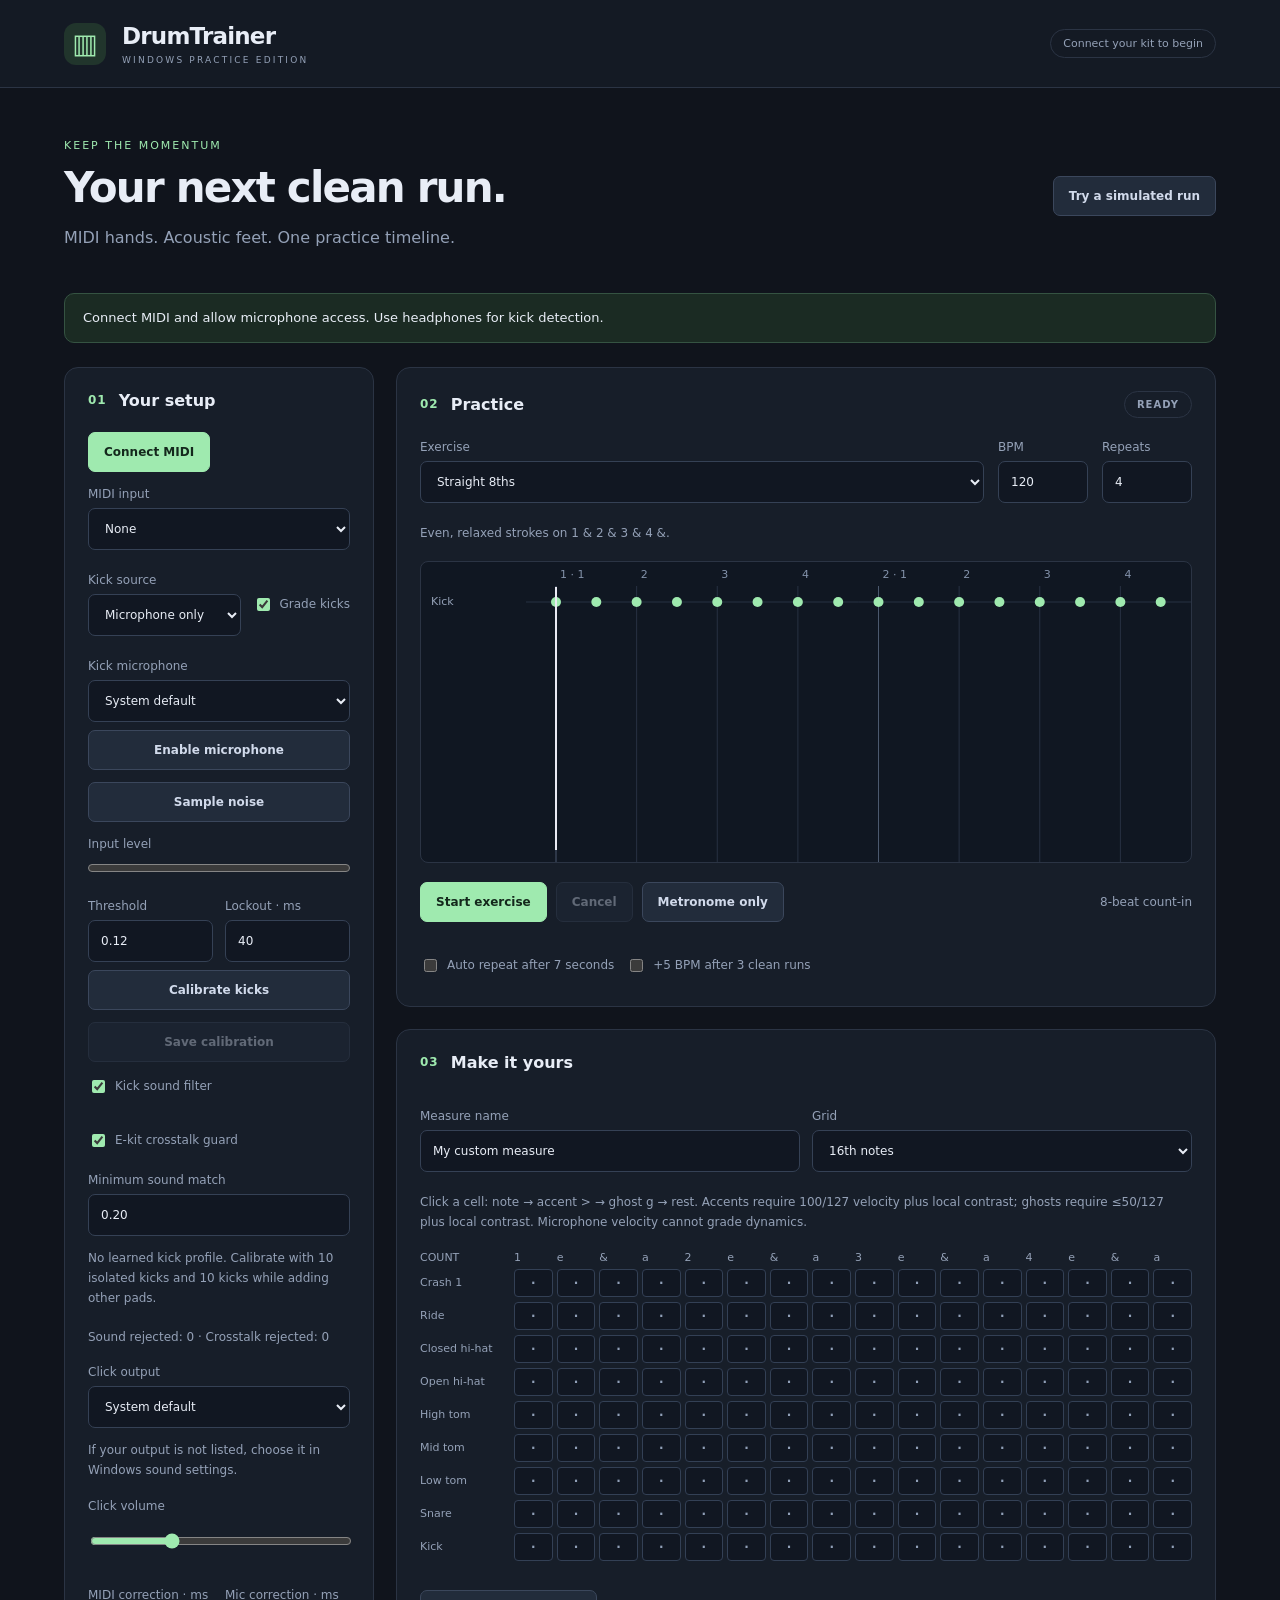
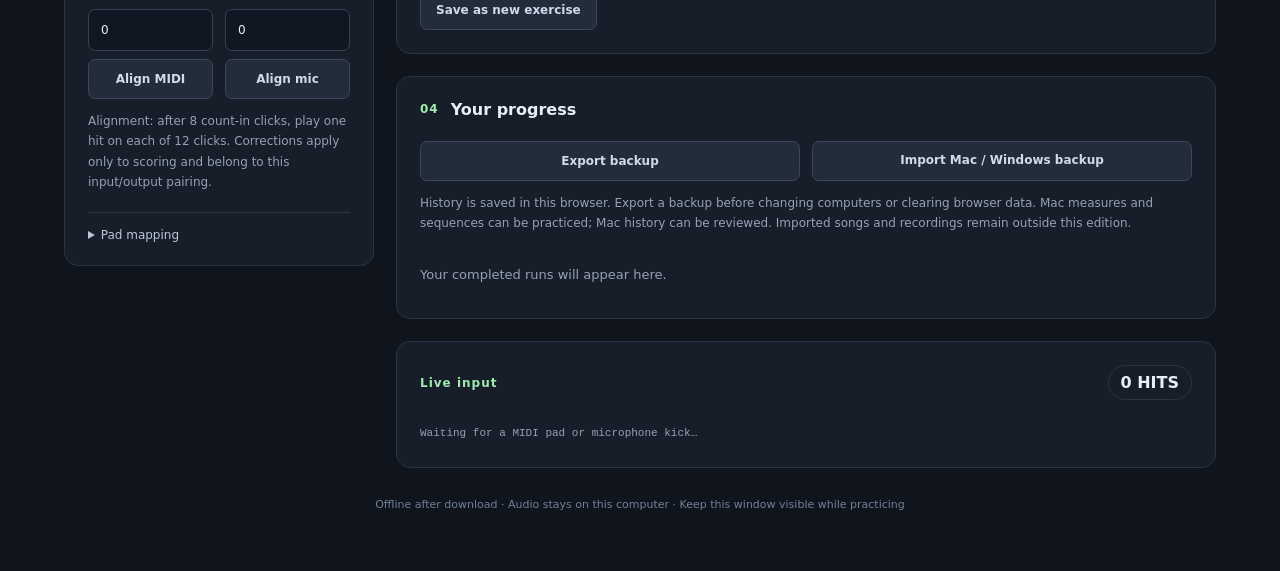
==== Windows/index.html @ a46789ba "Port native drum scoring and learned kick calibration to Windows" ====
<!doctype html>
<html lang="en">
<head><meta charset="utf-8"><meta name="viewport" content="width=device-width,initial-scale=1"><title>DrumTrainer · Windows</title><link rel="stylesheet" href="style.css"></head>
<body>
<header><div class="brand"><span class="logo">▥</span><div><strong>DrumTrainer</strong><small>WINDOWS PRACTICE EDITION</small></div></div><span id="deviceBadge" class="badge">Connect your kit to begin</span></header>
<main>
  <div class="intro"><div><p class="eyebrow">KEEP THE MOMENTUM</p><h1>Your next clean run.</h1><p>MIDI hands. Acoustic feet. One practice timeline.</p></div><button id="demo" class="secondary">Try a simulated run</button></div>
  <div id="notice" role="status" aria-live="polite">Connect MIDI and allow microphone access. Use headphones for kick detection.</div>
  <div class="layout">
    <aside>
      <section><h2>01 <span>Your setup</span></h2>
        <button id="connect">Connect MIDI</button><label>MIDI input<select id="midi"><option value="">None</option></select></label>
        <div class="row"><label>Kick source<select id="kickSource"><option value="microphone">Microphone only</option><option value="midi">MIDI only</option><option value="both">Both (deduplicated)</option></select></label><label class="check"><input id="gradeKicks" type="checkbox" checked>Grade kicks</label></div>
        <label>Kick microphone<select id="microphone"><option value="">System default</option></select></label>
        <div class="row"><button id="listen" class="secondary">Enable microphone</button><button id="noise" class="secondary">Sample noise</button></div>
        <label>Input level<meter id="level" min="0" max="1" value="0"></meter></label>
        <div class="row"><label>Threshold<input id="threshold" type="number" min="0.001" max="1" step="0.005" value="0.12"></label><label>Lockout · ms<input id="lockout" type="number" min="10" max="200" value="40"></label></div>
        <div class="row"><button id="calibrateKick" class="secondary">Calibrate kicks</button><button id="saveCalibration" class="secondary" disabled>Save calibration</button></div>
        <div class="row"><label class="check"><input id="soundFilter" type="checkbox" checked>Kick sound filter</label><label class="check"><input id="guard" type="checkbox" checked>E-kit crosstalk guard</label></div>
        <label>Minimum sound match<input id="match" type="number" min="0.01" max="1" step="0.01" value="0.20"></label>
        <p id="calibrationStatus" class="hint">No learned kick profile. Calibrate with 10 isolated kicks and 10 kicks while adding other pads.</p>
        <p id="filtered" class="hint">Sound rejected: 0 · Crosstalk rejected: 0</p>
        <label>Click output<select id="output"><option value="">System default</option></select></label>
        <p id="outputHelp" class="hint">If your output is not listed, choose it in Windows sound settings.</p>
        <label>Click volume<input id="volume" type="range" min="0" max="0.5" step="0.01" value="0.15"></label>
        <div class="row"><label>MIDI correction · ms<input id="midiCorrection" type="number" min="-500" max="500" value="0"></label><label>Mic correction · ms<input id="micCorrection" type="number" min="-500" max="500" value="0"></label></div>
        <div class="row"><button id="alignMidi" class="secondary">Align MIDI</button><button id="alignMic" class="secondary">Align mic</button></div>
        <p class="hint">Alignment: after 8 count-in clicks, play one hit on each of 12 clicks. Corrections apply only to scoring and belong to this input/output pairing.</p>
        <details><summary>Pad mapping</summary><p id="lastNote" class="hint">Strike a pad, then choose its voice.</p><label>Last MIDI note<input id="mapNote" type="number" min="0" max="127" value="36"></label><label>Map to<select id="mapVoice"></select></label><button id="saveMap" class="secondary">Save for this MIDI input</button></details>
      </section>
    </aside>
    <div class="workspace">
      <section><h2>02 <span>Practice</span><span id="phase" class="badge">READY</span></h2>
        <div class="practice-controls"><label>Exercise<select id="exercise"></select></label><label>BPM<input id="bpm" type="number" min="40" max="240" value="120"></label><label>Repeats<input id="repeats" type="number" min="1" max="16" value="4"></label></div>
        <p id="guide" class="hint"></p>
        <div class="score-wrap"><canvas id="score" aria-label="Scrolling drum voice lanes and practice playhead"></canvas></div>
        <div class="transport"><button id="start">Start exercise</button><button id="stop" class="secondary" disabled>Cancel</button><button id="click" class="secondary">Metronome only</button><span id="position">8-beat count-in</span></div>
        <div class="row"><label class="check"><input id="auto" type="checkbox">Auto repeat after 7 seconds</label><label class="check"><input id="advance" type="checkbox">+5 BPM after 3 clean runs</label></div>
        <div id="result" hidden><div class="result-top"><h3 id="resultTitle">Results</h3><button id="again" class="secondary">Play again</button></div><div id="metrics" class="metrics"></div><div id="voiceMetrics"></div><details><summary>Expected versus played</summary><div class="table-scroll"><table><thead><tr><th>Measure</th><th>Expected</th><th>Played</th><th>Result</th><th>Timing</th></tr></thead><tbody id="ledger"></tbody></table></div></details></div>
      </section>
      <section><h2>03 <span>Make it yours</span></h2>
        <div class="row"><label>Measure name<input id="customName" type="text" maxlength="120" value="My custom measure"></label><label>Grid<select id="grid"><option value="sixteenths">16th notes</option><option value="eighths">8th notes</option><option value="triplets">Triplets</option></select></label></div>
        <p class="hint">Click a cell: note → accent &gt; → ghost g → rest. Accents require 100/127 velocity plus local contrast; ghosts require ≤50/127 plus local contrast. Microphone velocity cannot grade dynamics.</p>
        <div id="editor" class="editor"></div><button id="saveExercise" class="secondary">Save as new exercise</button>
      </section>
      <section><h2>04 <span>Your progress</span></h2><div class="row"><button id="export" class="secondary">Export backup</button><label class="file-button">Import Mac / Windows backup<input id="import" type="file" accept=".json,application/json" hidden></label><button id="restoreNative" class="secondary" hidden>Download original Mac backups</button></div><p class="hint">History is saved in this browser. Export a backup before changing computers or clearing browser data. Mac measures and sequences can be practiced; Mac history can be reviewed. Imported songs and recordings remain outside this edition.</p><div id="history"></div></section>
      <section><h2>Live input <span id="hitCount" class="badge">0 HITS</span></h2><div id="log" class="log">Waiting for a MIDI pad or microphone kick…</div></section>
    </div>
  </div>
  <footer>Offline after download · Audio stays on this computer · Keep this window visible while practicing</footer>
</main>
<script type="module" src="app.mjs"></script>
</body></html>
---- Windows/style.css ----
:root{color-scheme:dark;font-family:Inter,Segoe UI,system-ui,sans-serif;color:#e8edf6;background:#10141c;font-synthesis:none;--muted:#94a1b7;--line:#2b3444;--accent:#9feaaf}*{box-sizing:border-box}body{margin:0}header{height:88px;display:flex;align-items:center;justify-content:space-between;padding:0 5%;border-bottom:1px solid var(--line);background:#141a24}.brand{display:flex;align-items:center;gap:16px}.brand strong{font-size:23px;letter-spacing:-.8px}.brand small{display:block;font-size:9px;letter-spacing:2.2px;color:var(--muted);margin-top:6px}.logo{display:grid;place-items:center;width:42px;height:42px;font-size:27px;color:var(--accent);background:#21352c;border-radius:12px}main{max-width:1500px;margin:auto;padding:40px 5%}.intro{display:flex;justify-content:space-between;align-items:center;margin-bottom:30px}.intro p{color:var(--muted)}.eyebrow{font-size:11px;letter-spacing:2px;color:var(--accent)!important}h1{font-size:42px;font-weight:650;letter-spacing:-1.8px;margin:10px 0}#notice{padding:14px 18px;border:1px solid #355342;background:#1b2b23;border-radius:10px;font-size:13px;margin-bottom:24px;line-height:1.5}.layout{display:grid;grid-template-columns:310px minmax(0,1fr);gap:22px}.workspace{min-width:0}section{padding:23px;background:#171e29;border:1px solid var(--line);border-radius:14px;margin-bottom:22px}h2{margin:0 0 22px;color:var(--accent);font-size:12px;letter-spacing:1px;display:flex;gap:12px;align-items:center}h2>span:first-child{color:#e8edf6;font-size:16px;letter-spacing:0}h2 .badge{margin-left:auto;font-size:10px}h3{font-size:18px;margin:0}.badge{font-size:11px;color:var(--muted);border:1px solid var(--line);border-radius:30px;padding:7px 12px;white-space:nowrap}label{display:block;font-size:12px;color:var(--muted);margin:15px 0 8px;min-width:0}input:not([type=checkbox]),select{font:inherit;color:#e8edf6;width:100%;padding:11px 12px;border-radius:7px;border:1px solid #354155;background:#111722;margin-top:7px;min-height:42px}input[type=range]{padding:0;accent-color:var(--accent)}input[type=checkbox]{accent-color:var(--accent)}button,.file-button{font:inherit;font-size:12px;font-weight:650;border:1px solid var(--accent);background:var(--accent);color:#14281c;cursor:pointer;padding:11px 15px;border-radius:7px;min-height:40px;white-space:nowrap}button:hover,.file-button:hover{filter:brightness(1.1)}button.secondary,.file-button{color:#d1daeb;background:#222c3b;border-color:#3b475c}button:disabled{opacity:.4;cursor:default}button:focus-visible,input:focus-visible,select:focus-visible,summary:focus-visible,.file-button:focus-within{outline:2px solid var(--accent);outline-offset:3px}.row{display:flex;gap:12px;align-items:center;flex-wrap:wrap}.row>label:not(.check):not(.file-button){flex:1;min-width:80px}.row>button{flex:1}.check{display:flex;gap:7px;align-items:center;line-height:1.5}.hint{font-size:12px;line-height:1.7;color:var(--muted);margin:12px 0 18px}.practice-controls{display:grid;grid-template-columns:minmax(0,1fr) 90px 90px;gap:14px}.practice-controls label{margin-top:0}.score-wrap{background:#101722;border:1px solid var(--line);border-radius:8px;overflow:hidden}canvas{width:100%;height:300px;display:block}.transport{display:flex;gap:9px;align-items:center;flex-wrap:wrap;margin:19px 0}.transport>span{margin-left:auto;font-size:12px;color:var(--muted)}meter{display:block;width:100%;height:15px;margin-top:10px}details{border-top:1px solid var(--line);margin-top:20px;padding-top:15px}summary{font-size:12px;cursor:pointer;color:#bac6da}.result-top{display:flex;align-items:center;justify-content:space-between;margin:25px 0 16px}.metrics{display:grid;grid-template-columns:repeat(4,1fr);gap:9px}.metric{padding:15px 12px;border:1px solid var(--line);border-radius:9px}.metric strong{display:block;color:var(--accent);font-size:25px;font-weight:600;margin-bottom:7px}.metric span{font-size:11px;color:var(--muted)}table{width:100%;border-collapse:collapse;font-size:12px;text-align:left}th,td{padding:10px 7px;border-bottom:1px solid var(--line)}th{font-weight:500;color:var(--muted)}.table-scroll{overflow:auto;max-height:350px;margin-top:15px}.good{color:var(--accent)}.bad{color:#f6a28e}.editor{overflow:auto;padding-bottom:10px;margin-bottom:14px}.editor-row{display:grid;gap:4px;margin-bottom:5px;min-width:550px;align-items:center}.editor-label{font-size:11px;color:var(--muted)}.cell{min-height:28px;padding:4px 0;background:#111722;border-color:#334055;color:#91a0b8;border-radius:4px}.cell.active{background:#415e49;color:#d3f7db;border-color:#689174}.log{font-family:ui-monospace,monospace;font-size:11px;color:var(--muted);max-height:180px;overflow:auto;line-height:2}.history-row{display:flex;align-items:center;justify-content:space-between;gap:10px;padding:16px 0;border-bottom:1px solid var(--line);font-size:13px}.history-row small{display:block;color:var(--muted);font-size:11px;margin-top:6px}.history-row button{min-height:30px;padding:7px 10px}.file-button{display:block;flex:1;margin:0;text-align:center}.empty{color:var(--muted);font-size:13px;padding-top:16px}footer{font-size:11px;color:#718099;padding:8px 0 20px;text-align:center}@media(max-width:1050px){main{padding:30px 24px}.layout{grid-template-columns:275px minmax(0,1fr)}section{padding:18px}.metrics{grid-template-columns:repeat(2,1fr)}.practice-controls{grid-template-columns:minmax(0,1fr) 70px 70px}}@media(max-width:760px){.layout{display:flex;flex-direction:column}.intro{align-items:start;gap:20px;flex-direction:column}h1{font-size:34px}header>.badge{display:none}.practice-controls{grid-template-columns:minmax(0,1fr) 70px 70px}}
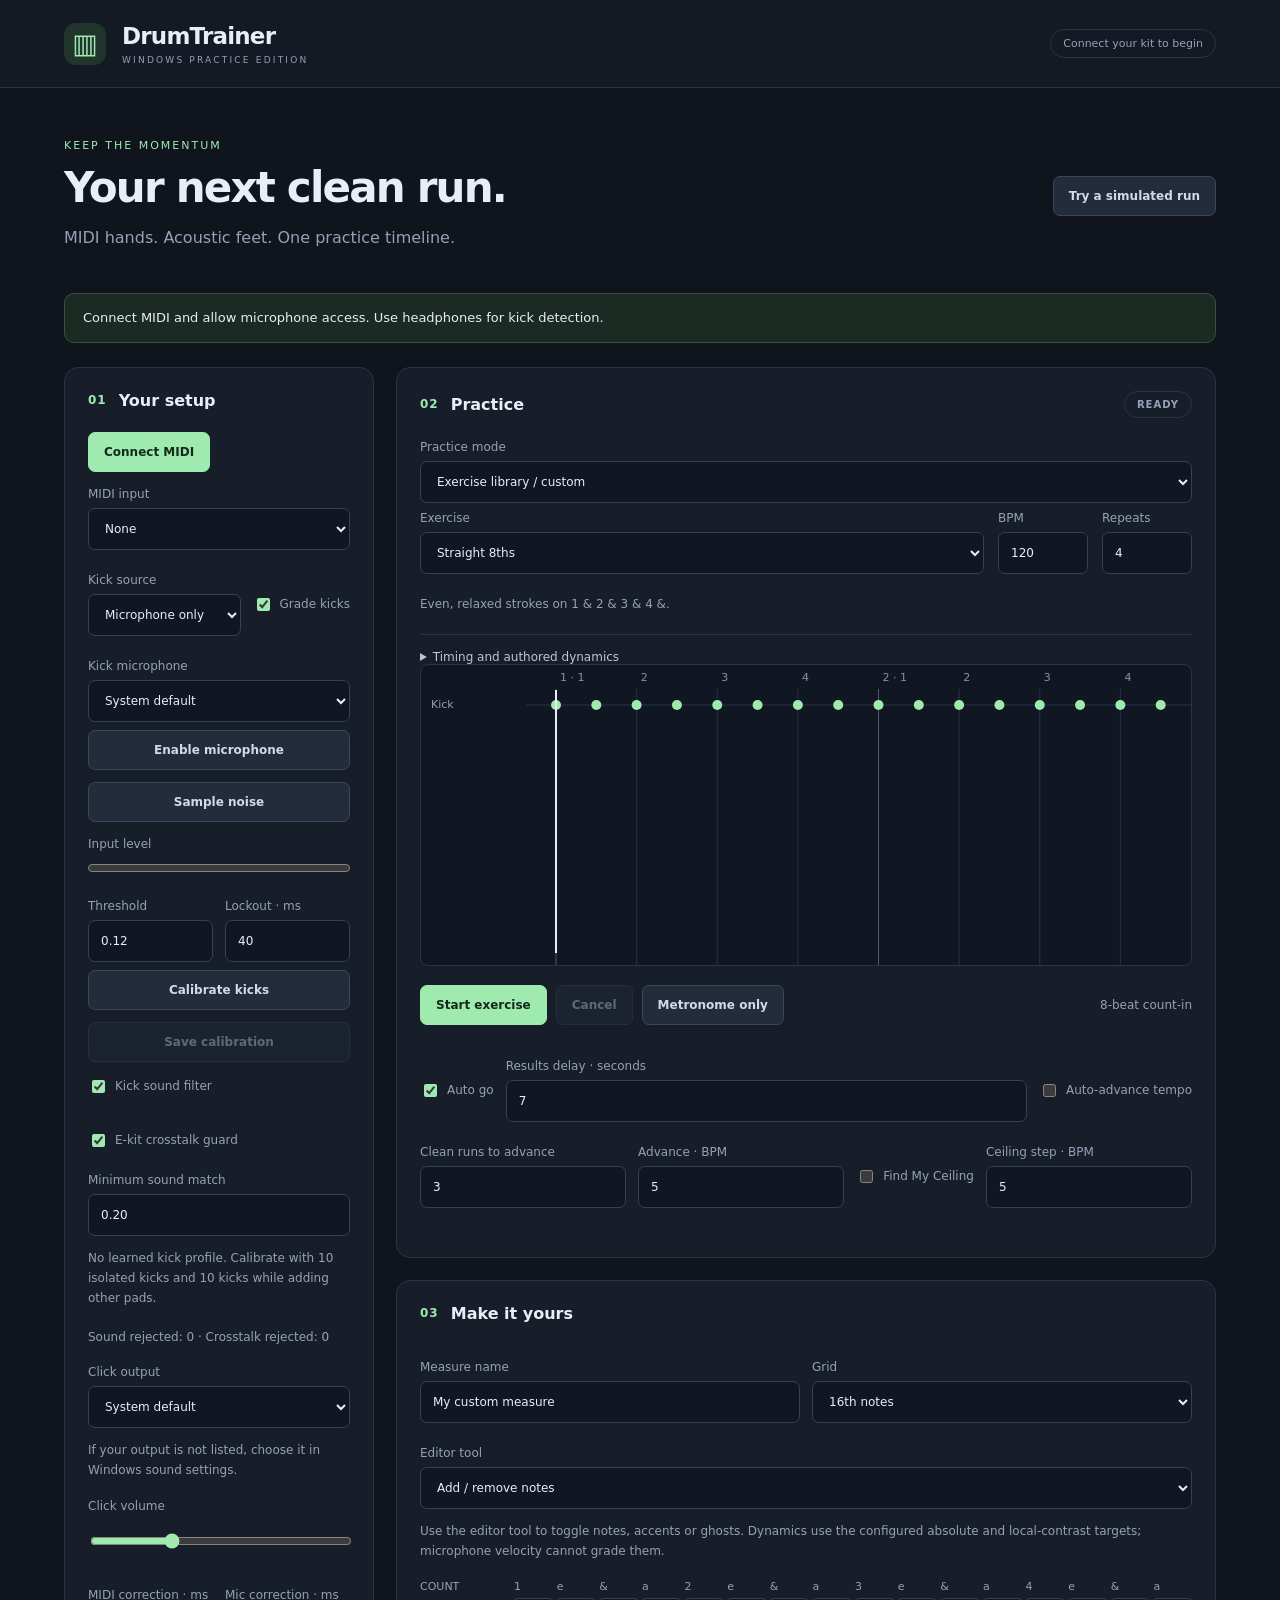
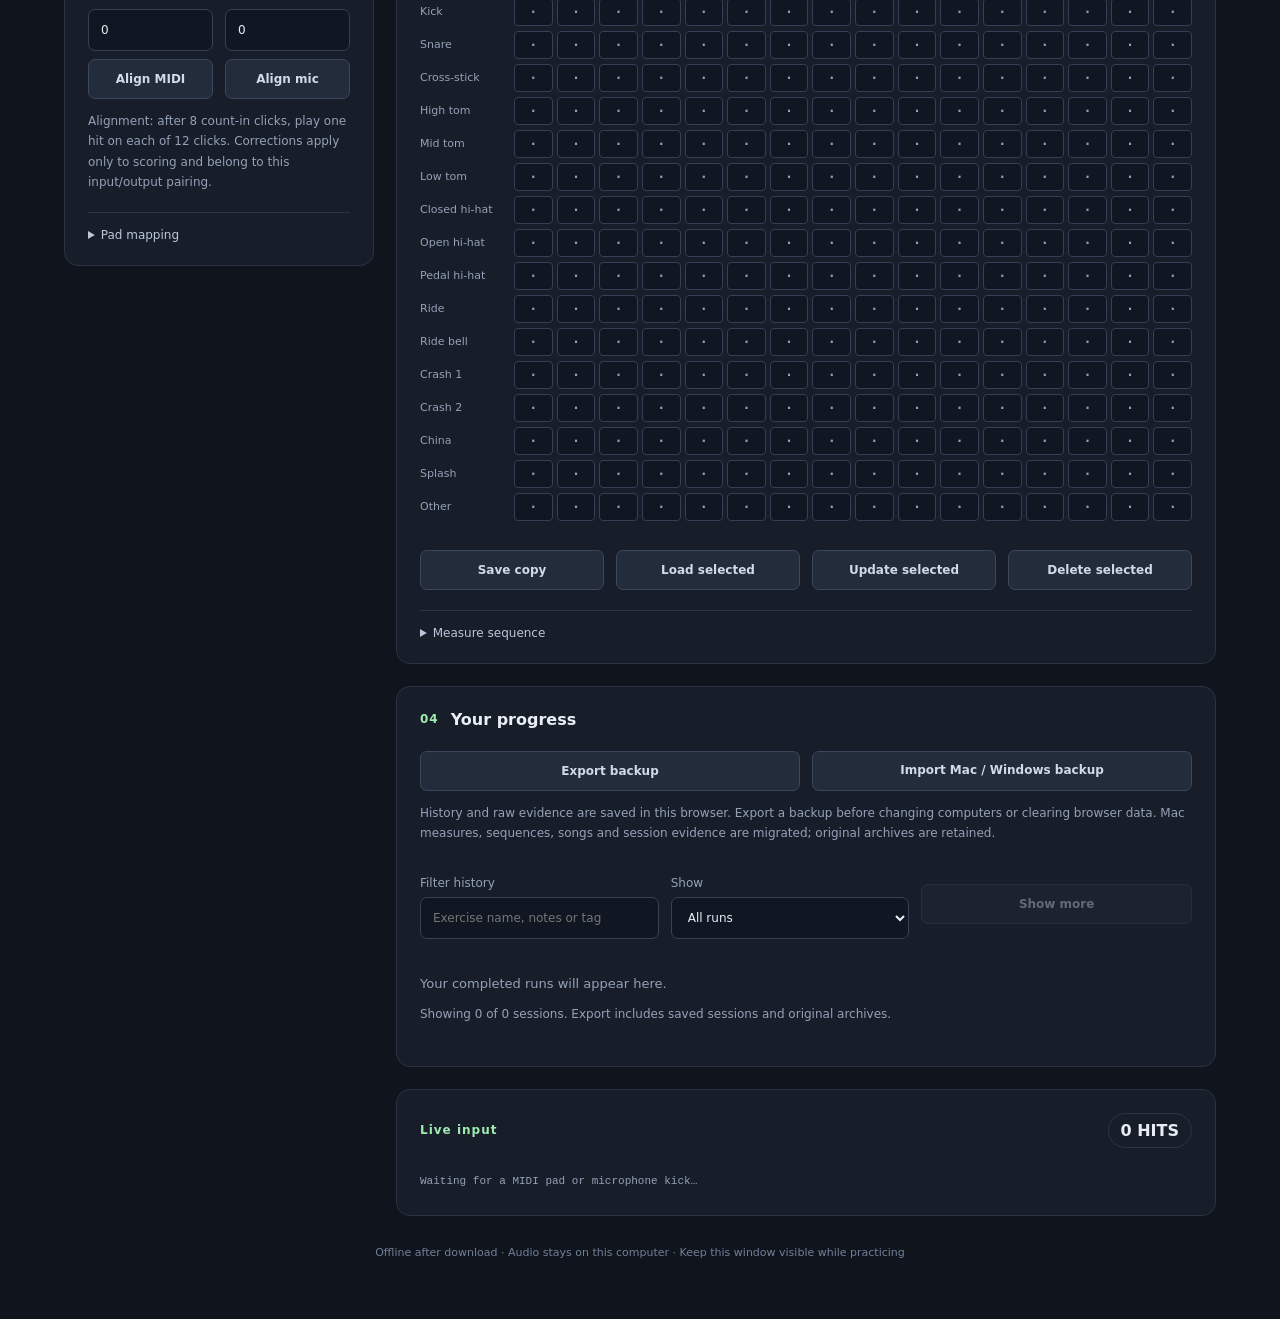
==== commit a4e1dfee: "Add Windows song loops, full history migration, sequences and ceiling mode" ====
--- a/Windows/index.html
+++ b/Windows/index.html
@@ -31,19 +31,30 @@
     </aside>
     <div class="workspace">
       <section><h2>02 <span>Practice</span><span id="phase" class="badge">READY</span></h2>
+        <label>Practice mode<select id="practiceMode"><option value="exercise">Exercise library / custom</option><option value="song">Imported MIDI song</option></select></label>
         <div class="practice-controls"><label>Exercise<select id="exercise"></select></label><label>BPM<input id="bpm" type="number" min="40" max="240" value="120"></label><label>Repeats<input id="repeats" type="number" min="1" max="16" value="4"></label></div>
         <p id="guide" class="hint"></p>
+        <div id="songPanel" hidden>
+          <div class="row"><label>Saved song<select id="song"></select></label><label class="file-button">Import MIDI file<input id="midiFile" type="file" accept=".mid,.midi,audio/midi" hidden></label><button id="deleteSong" class="secondary">Delete song</button></div>
+          <label>Drum track<select id="songTrack"></select></label>
+          <div class="row"><label>Start measure<input id="sectionStart" type="number" min="1" value="1"></label><label>End measure<input id="sectionEnd" type="number" min="1" value="4"></label></div>
+          <p id="songInfo" class="hint"></p><details><summary>Song MIDI note mapping</summary><div id="songMap"></div></details>
+        </div>
+        <details><summary>Timing and authored dynamics</summary><div class="row"><label>Match tolerance · ms<input id="tolerance" type="number" min="0" max="500" value="100"></label><label>Accent contrast · velocity points<input id="accentContrast" type="number" min="1" max="127" value="18"></label><label>Ghost contrast · velocity points<input id="ghostContrast" type="number" min="1" max="127" value="18"></label></div><div class="row"><label class="check"><input id="accentFloorEnabled" type="checkbox" checked>Use absolute accent floor</label><label>Accent floor<input id="accentFloor" type="number" min="1" max="127" value="100"></label><label class="check"><input id="ghostCeilingEnabled" type="checkbox" checked>Use absolute ghost ceiling</label><label>Ghost ceiling<input id="ghostCeiling" type="number" min="1" max="127" value="50"></label></div></details>
         <div class="score-wrap"><canvas id="score" aria-label="Scrolling drum voice lanes and practice playhead"></canvas></div>
         <div class="transport"><button id="start">Start exercise</button><button id="stop" class="secondary" disabled>Cancel</button><button id="click" class="secondary">Metronome only</button><span id="position">8-beat count-in</span></div>
-        <div class="row"><label class="check"><input id="auto" type="checkbox">Auto repeat after 7 seconds</label><label class="check"><input id="advance" type="checkbox">+5 BPM after 3 clean runs</label></div>
-        <div id="result" hidden><div class="result-top"><h3 id="resultTitle">Results</h3><button id="again" class="secondary">Play again</button></div><div id="metrics" class="metrics"></div><div id="voiceMetrics"></div><details><summary>Expected versus played</summary><div class="table-scroll"><table><thead><tr><th>Measure</th><th>Expected</th><th>Played</th><th>Result</th><th>Timing</th></tr></thead><tbody id="ledger"></tbody></table></div></details></div>
+        <div class="row"><label class="check"><input id="auto" type="checkbox" checked>Auto go</label><label>Results delay · seconds<input id="autoDelay" type="number" min="1" max="30" value="7"></label><label class="check"><input id="advance" type="checkbox">Auto-advance tempo</label></div>
+        <div class="row"><label>Clean runs to advance<input id="cleanRuns" type="number" min="1" max="10" value="3"></label><label>Advance · BPM<input id="advanceStep" type="number" min="1" max="20" value="5"></label><label class="check"><input id="ceiling" type="checkbox">Find My Ceiling</label><label>Ceiling step · BPM<input id="ceilingStep" type="number" min="1" max="20" value="5"></label></div><p id="progressStatus" class="hint"></p>
+        <div id="result" hidden><div class="result-top"><h3 id="resultTitle">Results</h3><button id="again" class="secondary">Play again</button></div><div id="metrics" class="metrics"></div><div id="voiceMetrics"></div><details><summary>Expected versus played</summary><div class="table-scroll"><table><thead><tr><th>Measure</th><th>Expected</th><th>Played</th><th>Result</th><th>Timing</th></tr></thead><tbody id="ledger"></tbody></table></div></details><details><summary>Session notes, tags and evidence</summary><label>Notes<textarea id="sessionNotes" rows="3" maxlength="10000"></textarea></label><label>Tags · comma-separated<input id="sessionTags" type="text" maxlength="1000"></label><div class="row"><button id="saveSessionNotes" class="secondary">Save notes and tags</button><button id="rescore" class="secondary">Rescore saved evidence</button><button id="deleteSession" class="secondary">Delete session</button></div><p id="sessionContext" class="hint"></p></details></div>
       </section>
       <section><h2>03 <span>Make it yours</span></h2>
         <div class="row"><label>Measure name<input id="customName" type="text" maxlength="120" value="My custom measure"></label><label>Grid<select id="grid"><option value="sixteenths">16th notes</option><option value="eighths">8th notes</option><option value="triplets">Triplets</option></select></label></div>
-        <p class="hint">Click a cell: note → accent &gt; → ghost g → rest. Accents require 100/127 velocity plus local contrast; ghosts require ≤50/127 plus local contrast. Microphone velocity cannot grade dynamics.</p>
-        <div id="editor" class="editor"></div><button id="saveExercise" class="secondary">Save as new exercise</button>
+        <label>Editor tool<select id="editTool"><option value="note">Add / remove notes</option><option value="accent">Accent &gt;</option><option value="ghost">Ghost note</option></select></label>
+        <p class="hint">Use the editor tool to toggle notes, accents or ghosts. Dynamics use the configured absolute and local-contrast targets; microphone velocity cannot grade them.</p>
+        <div id="editor" class="editor"></div><div class="row"><button id="saveExercise" class="secondary">Save copy</button><button id="loadExercise" class="secondary">Load selected</button><button id="updateExercise" class="secondary">Update selected</button><button id="deleteExercise" class="secondary">Delete selected</button></div>
+        <details><summary>Measure sequence</summary><div class="row"><label>Sequence name<input id="sequenceName" type="text" maxlength="120" value="My sequence"></label><label>Arrangement repeats<input id="sequenceRepeats" type="number" min="1" max="16" value="1"></label></div><div class="row"><label>Saved measure<select id="sequenceMeasure"></select></label><button id="addSequenceStep" class="secondary">Add to sequence</button></div><div id="sequenceSteps"></div><div class="row"><button id="saveSequence" class="secondary">Save sequence copy</button><button id="updateSequence" class="secondary">Update selected sequence</button></div></details>
       </section>
-      <section><h2>04 <span>Your progress</span></h2><div class="row"><button id="export" class="secondary">Export backup</button><label class="file-button">Import Mac / Windows backup<input id="import" type="file" accept=".json,application/json" hidden></label><button id="restoreNative" class="secondary" hidden>Download original Mac backups</button></div><p class="hint">History is saved in this browser. Export a backup before changing computers or clearing browser data. Mac measures and sequences can be practiced; Mac history can be reviewed. Imported songs and recordings remain outside this edition.</p><div id="history"></div></section>
+      <section><h2>04 <span>Your progress</span></h2><div class="row"><button id="export" class="secondary">Export backup</button><label class="file-button">Import Mac / Windows backup<input id="import" type="file" accept=".json,application/json" hidden></label><button id="restoreNative" class="secondary" hidden>Download original Mac backups</button></div><p class="hint">History and raw evidence are saved in this browser. Export a backup before changing computers or clearing browser data. Mac measures, sequences, songs and session evidence are migrated; original archives are retained.</p><div class="row"><label>Filter history<input id="historySearch" type="search" placeholder="Exercise name, notes or tag"></label><label>Show<select id="historyFilter"><option value="all">All runs</option><option value="clean">Clean runs</option><option value="problems">Needs practice</option></select></label><button id="historyMore" class="secondary">Show more</button></div><div id="progressRecords"></div><div id="history"></div></section>
       <section><h2>Live input <span id="hitCount" class="badge">0 HITS</span></h2><div id="log" class="log">Waiting for a MIDI pad or microphone kick…</div></section>
     </div>
   </div>
--- a/Windows/style.css
+++ b/Windows/style.css
@@ -1 +1,2 @@
 :root{color-scheme:dark;font-family:Inter,Segoe UI,system-ui,sans-serif;color:#e8edf6;background:#10141c;font-synthesis:none;--muted:#94a1b7;--line:#2b3444;--accent:#9feaaf}*{box-sizing:border-box}body{margin:0}header{height:88px;display:flex;align-items:center;justify-content:space-between;padding:0 5%;border-bottom:1px solid var(--line);background:#141a24}.brand{display:flex;align-items:center;gap:16px}.brand strong{font-size:23px;letter-spacing:-.8px}.brand small{display:block;font-size:9px;letter-spacing:2.2px;color:var(--muted);margin-top:6px}.logo{display:grid;place-items:center;width:42px;height:42px;font-size:27px;color:var(--accent);background:#21352c;border-radius:12px}main{max-width:1500px;margin:auto;padding:40px 5%}.intro{display:flex;justify-content:space-between;align-items:center;margin-bottom:30px}.intro p{color:var(--muted)}.eyebrow{font-size:11px;letter-spacing:2px;color:var(--accent)!important}h1{font-size:42px;font-weight:650;letter-spacing:-1.8px;margin:10px 0}#notice{padding:14px 18px;border:1px solid #355342;background:#1b2b23;border-radius:10px;font-size:13px;margin-bottom:24px;line-height:1.5}.layout{display:grid;grid-template-columns:310px minmax(0,1fr);gap:22px}.workspace{min-width:0}section{padding:23px;background:#171e29;border:1px solid var(--line);border-radius:14px;margin-bottom:22px}h2{margin:0 0 22px;color:var(--accent);font-size:12px;letter-spacing:1px;display:flex;gap:12px;align-items:center}h2>span:first-child{color:#e8edf6;font-size:16px;letter-spacing:0}h2 .badge{margin-left:auto;font-size:10px}h3{font-size:18px;margin:0}.badge{font-size:11px;color:var(--muted);border:1px solid var(--line);border-radius:30px;padding:7px 12px;white-space:nowrap}label{display:block;font-size:12px;color:var(--muted);margin:15px 0 8px;min-width:0}input:not([type=checkbox]),select{font:inherit;color:#e8edf6;width:100%;padding:11px 12px;border-radius:7px;border:1px solid #354155;background:#111722;margin-top:7px;min-height:42px}input[type=range]{padding:0;accent-color:var(--accent)}input[type=checkbox]{accent-color:var(--accent)}button,.file-button{font:inherit;font-size:12px;font-weight:650;border:1px solid var(--accent);background:var(--accent);color:#14281c;cursor:pointer;padding:11px 15px;border-radius:7px;min-height:40px;white-space:nowrap}button:hover,.file-button:hover{filter:brightness(1.1)}button.secondary,.file-button{color:#d1daeb;background:#222c3b;border-color:#3b475c}button:disabled{opacity:.4;cursor:default}button:focus-visible,input:focus-visible,select:focus-visible,summary:focus-visible,.file-button:focus-within{outline:2px solid var(--accent);outline-offset:3px}.row{display:flex;gap:12px;align-items:center;flex-wrap:wrap}.row>label:not(.check):not(.file-button){flex:1;min-width:80px}.row>button{flex:1}.check{display:flex;gap:7px;align-items:center;line-height:1.5}.hint{font-size:12px;line-height:1.7;color:var(--muted);margin:12px 0 18px}.practice-controls{display:grid;grid-template-columns:minmax(0,1fr) 90px 90px;gap:14px}.practice-controls label{margin-top:0}.score-wrap{background:#101722;border:1px solid var(--line);border-radius:8px;overflow:hidden}canvas{width:100%;height:300px;display:block}.transport{display:flex;gap:9px;align-items:center;flex-wrap:wrap;margin:19px 0}.transport>span{margin-left:auto;font-size:12px;color:var(--muted)}meter{display:block;width:100%;height:15px;margin-top:10px}details{border-top:1px solid var(--line);margin-top:20px;padding-top:15px}summary{font-size:12px;cursor:pointer;color:#bac6da}.result-top{display:flex;align-items:center;justify-content:space-between;margin:25px 0 16px}.metrics{display:grid;grid-template-columns:repeat(4,1fr);gap:9px}.metric{padding:15px 12px;border:1px solid var(--line);border-radius:9px}.metric strong{display:block;color:var(--accent);font-size:25px;font-weight:600;margin-bottom:7px}.metric span{font-size:11px;color:var(--muted)}table{width:100%;border-collapse:collapse;font-size:12px;text-align:left}th,td{padding:10px 7px;border-bottom:1px solid var(--line)}th{font-weight:500;color:var(--muted)}.table-scroll{overflow:auto;max-height:350px;margin-top:15px}.good{color:var(--accent)}.bad{color:#f6a28e}.editor{overflow:auto;padding-bottom:10px;margin-bottom:14px}.editor-row{display:grid;gap:4px;margin-bottom:5px;min-width:550px;align-items:center}.editor-label{font-size:11px;color:var(--muted)}.cell{min-height:28px;padding:4px 0;background:#111722;border-color:#334055;color:#91a0b8;border-radius:4px}.cell.active{background:#415e49;color:#d3f7db;border-color:#689174}.log{font-family:ui-monospace,monospace;font-size:11px;color:var(--muted);max-height:180px;overflow:auto;line-height:2}.history-row{display:flex;align-items:center;justify-content:space-between;gap:10px;padding:16px 0;border-bottom:1px solid var(--line);font-size:13px}.history-row small{display:block;color:var(--muted);font-size:11px;margin-top:6px}.history-row button{min-height:30px;padding:7px 10px}.file-button{display:block;flex:1;margin:0;text-align:center}.empty{color:var(--muted);font-size:13px;padding-top:16px}footer{font-size:11px;color:#718099;padding:8px 0 20px;text-align:center}@media(max-width:1050px){main{padding:30px 24px}.layout{grid-template-columns:275px minmax(0,1fr)}section{padding:18px}.metrics{grid-template-columns:repeat(2,1fr)}.practice-controls{grid-template-columns:minmax(0,1fr) 70px 70px}}@media(max-width:760px){.layout{display:flex;flex-direction:column}.intro{align-items:start;gap:20px;flex-direction:column}h1{font-size:34px}header>.badge{display:none}.practice-controls{grid-template-columns:minmax(0,1fr) 70px 70px}}
+textarea{font:inherit;display:block;color:#e8edf6;background:#111722;border:1px solid #354155;border-radius:7px;width:100%;padding:12px;margin-top:7px;resize:vertical}.file-button:has(input:disabled){opacity:.4;cursor:default}#progressRecords{max-height:160px;overflow:auto}#progressRecords .hint{margin:8px 0}#sequenceSteps .history-row{justify-content:flex-start;flex-wrap:wrap}#sequenceSteps .history-row>span{flex:1}
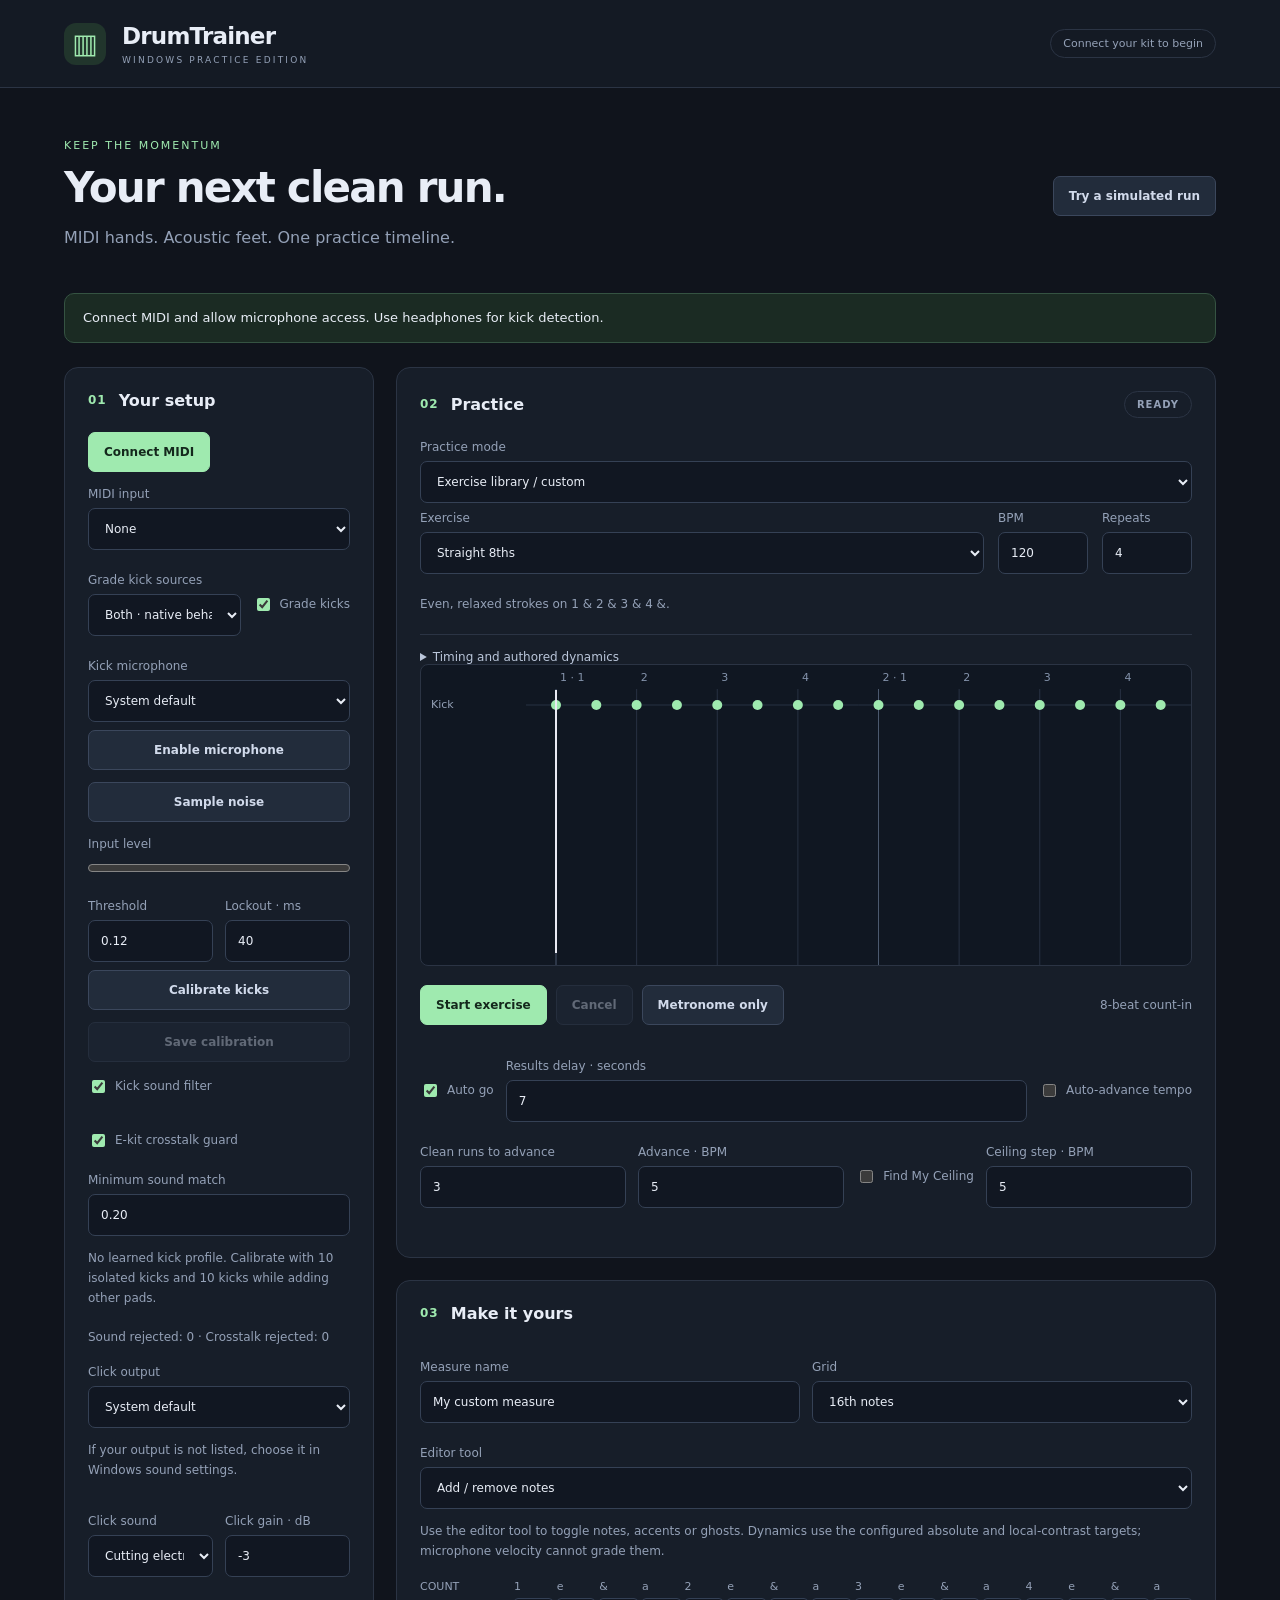
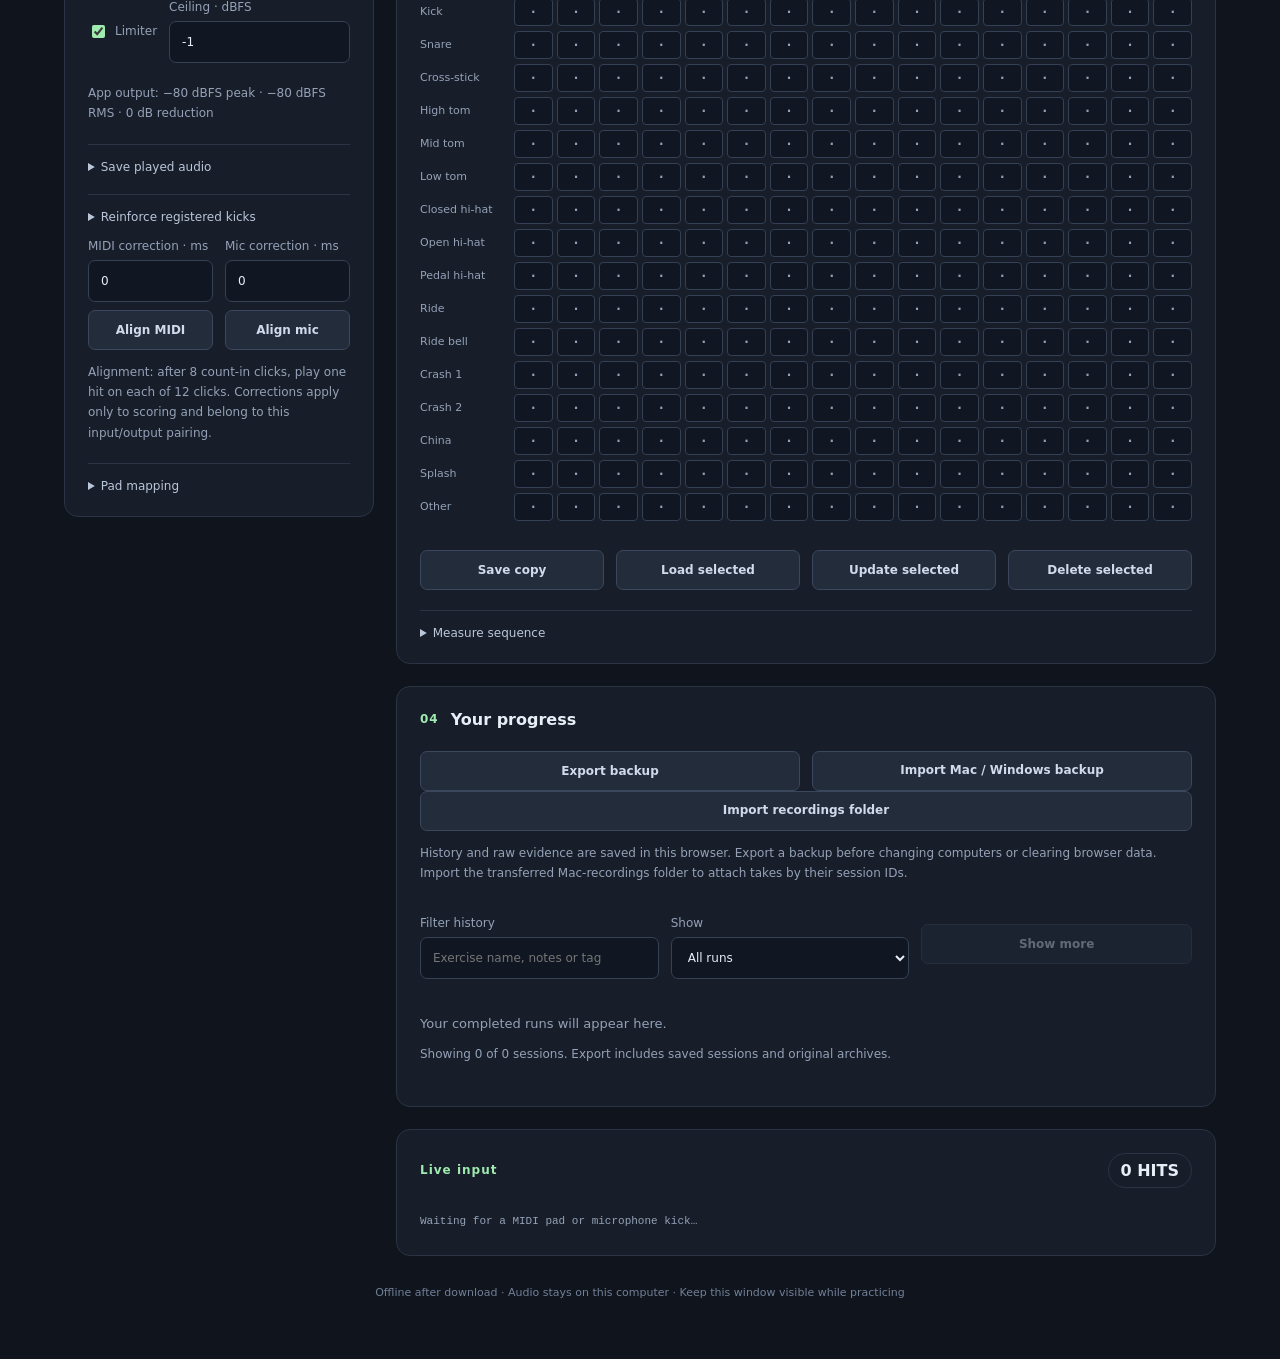
==== commit 09186fae: "Port native drum sounds and add session recording and replay" ====
--- a/Windows/index.html
+++ b/Windows/index.html
@@ -10,7 +10,7 @@
     <aside>
       <section><h2>01 <span>Your setup</span></h2>
         <button id="connect">Connect MIDI</button><label>MIDI input<select id="midi"><option value="">None</option></select></label>
-        <div class="row"><label>Kick source<select id="kickSource"><option value="microphone">Microphone only</option><option value="midi">MIDI only</option><option value="both">Both (deduplicated)</option></select></label><label class="check"><input id="gradeKicks" type="checkbox" checked>Grade kicks</label></div>
+        <div class="row"><label>Grade kick sources<select id="kickSource"><option value="microphone">Microphone only</option><option value="midi">MIDI only</option><option value="both" selected>Both · native behavior</option></select></label><label class="check"><input id="gradeKicks" type="checkbox" checked>Grade kicks</label></div>
         <label>Kick microphone<select id="microphone"><option value="">System default</option></select></label>
         <div class="row"><button id="listen" class="secondary">Enable microphone</button><button id="noise" class="secondary">Sample noise</button></div>
         <label>Input level<meter id="level" min="0" max="1" value="0"></meter></label>
@@ -22,7 +22,12 @@
         <p id="filtered" class="hint">Sound rejected: 0 · Crosstalk rejected: 0</p>
         <label>Click output<select id="output"><option value="">System default</option></select></label>
         <p id="outputHelp" class="hint">If your output is not listed, choose it in Windows sound settings.</p>
-        <label>Click volume<input id="volume" type="range" min="0" max="0.5" step="0.01" value="0.15"></label>
+        <input id="volume" type="hidden" value="0.15">
+        <div class="row"><label>Click sound<select id="clickSound"></select></label><label>Click gain · dB<input id="clickGain" type="number" min="-36" max="24" value="-3"></label></div>
+        <div class="row"><label class="check"><input id="limiter" type="checkbox" checked>Limiter</label><label>Ceiling · dBFS<input id="limiterCeiling" type="number" min="-12" max="-0.5" step="0.5" value="-1"></label></div>
+        <p id="outputMeter" class="hint">App output: −80 dBFS peak · −80 dBFS RMS · 0 dB reduction</p>
+        <details><summary>Save played audio</summary><label class="check"><input id="recordAudio" type="checkbox">Record completed practice sessions</label><label>Recording input<select id="recordInput"><option value="follow">Follow kick microphone</option><option value="">System default</option></select></label><label>Recording channels<select id="recordChannels"><option value="input1">Input 1</option><option value="input2">Input 2</option><option value="loopback34">Loopback 3–4</option></select></label><p id="recordStatus" class="hint">Recording is independent of the kick-detection microphone. Completed windows are saved locally; interrupted takes are discarded.</p></details>
+        <details><summary>Reinforce registered kicks</summary><label class="check"><input id="kickMonitor" type="checkbox">Enable kick sound through headphones</label><label>Monitor source<select id="kickMonitorSource"><option value="both">MIDI + microphone</option><option value="midi">E-kit MIDI</option><option value="microphone">Kick microphone</option></select></label><div class="row"><label>Kick sound<select id="kickSound"></select></label><label>Kick gain · dB<input id="kickGain" type="number" min="-36" max="6" value="-6"></label></div><label class="check"><input id="kickVelocity" type="checkbox" checked>Follow hit velocity</label><div class="row"><label>Monitor lockout · ms<input id="kickMonitorLockout" type="number" min="10" max="150" value="40"></label><button id="testKick" class="secondary">Test kick</button></div><p class="hint">Six overlapping voices preserve fast passages. Monitoring deduplicates sound without removing scoring evidence.</p></details>
         <div class="row"><label>MIDI correction · ms<input id="midiCorrection" type="number" min="-500" max="500" value="0"></label><label>Mic correction · ms<input id="micCorrection" type="number" min="-500" max="500" value="0"></label></div>
         <div class="row"><button id="alignMidi" class="secondary">Align MIDI</button><button id="alignMic" class="secondary">Align mic</button></div>
         <p class="hint">Alignment: after 8 count-in clicks, play one hit on each of 12 clicks. Corrections apply only to scoring and belong to this input/output pairing.</p>
@@ -45,7 +50,7 @@
         <div class="transport"><button id="start">Start exercise</button><button id="stop" class="secondary" disabled>Cancel</button><button id="click" class="secondary">Metronome only</button><span id="position">8-beat count-in</span></div>
         <div class="row"><label class="check"><input id="auto" type="checkbox" checked>Auto go</label><label>Results delay · seconds<input id="autoDelay" type="number" min="1" max="30" value="7"></label><label class="check"><input id="advance" type="checkbox">Auto-advance tempo</label></div>
         <div class="row"><label>Clean runs to advance<input id="cleanRuns" type="number" min="1" max="10" value="3"></label><label>Advance · BPM<input id="advanceStep" type="number" min="1" max="20" value="5"></label><label class="check"><input id="ceiling" type="checkbox">Find My Ceiling</label><label>Ceiling step · BPM<input id="ceilingStep" type="number" min="1" max="20" value="5"></label></div><p id="progressStatus" class="hint"></p>
-        <div id="result" hidden><div class="result-top"><h3 id="resultTitle">Results</h3><button id="again" class="secondary">Play again</button></div><div id="metrics" class="metrics"></div><div id="voiceMetrics"></div><details><summary>Expected versus played</summary><div class="table-scroll"><table><thead><tr><th>Measure</th><th>Expected</th><th>Played</th><th>Result</th><th>Timing</th></tr></thead><tbody id="ledger"></tbody></table></div></details><details><summary>Session notes, tags and evidence</summary><label>Notes<textarea id="sessionNotes" rows="3" maxlength="10000"></textarea></label><label>Tags · comma-separated<input id="sessionTags" type="text" maxlength="1000"></label><div class="row"><button id="saveSessionNotes" class="secondary">Save notes and tags</button><button id="rescore" class="secondary">Rescore saved evidence</button><button id="deleteSession" class="secondary">Delete session</button></div><p id="sessionContext" class="hint"></p></details></div>
+        <div id="result" hidden><div class="result-top"><h3 id="resultTitle">Results</h3><button id="again" class="secondary">Play again</button></div><div id="metrics" class="metrics"></div><div id="voiceMetrics"></div><details><summary>Expected versus played</summary><div class="table-scroll"><table><thead><tr><th>Measure</th><th>Expected</th><th>Played</th><th>Result</th><th>Timing</th></tr></thead><tbody id="ledger"></tbody></table></div></details><details open><summary>Played audio</summary><p id="takeInfo" class="hint">No recording attached.</p><audio id="takePlayer" controls preload="metadata" hidden></audio><div class="row"><label class="file-button">Attach this session’s take<input id="takeFile" type="file" accept="audio/*,.m4a,.wav,.webm" hidden></label><button id="downloadTake" class="secondary" disabled>Download take</button><button id="deleteTake" class="secondary" disabled>Delete take</button></div></details><details><summary>Session notes, tags and evidence</summary><label>Notes<textarea id="sessionNotes" rows="3" maxlength="10000"></textarea></label><label>Tags · comma-separated<input id="sessionTags" type="text" maxlength="1000"></label><div class="row"><button id="saveSessionNotes" class="secondary">Save notes and tags</button><button id="rescore" class="secondary">Rescore saved evidence</button><button id="deleteSession" class="secondary">Delete session</button></div><p id="sessionContext" class="hint"></p></details></div>
       </section>
       <section><h2>03 <span>Make it yours</span></h2>
         <div class="row"><label>Measure name<input id="customName" type="text" maxlength="120" value="My custom measure"></label><label>Grid<select id="grid"><option value="sixteenths">16th notes</option><option value="eighths">8th notes</option><option value="triplets">Triplets</option></select></label></div>
@@ -54,7 +59,7 @@
         <div id="editor" class="editor"></div><div class="row"><button id="saveExercise" class="secondary">Save copy</button><button id="loadExercise" class="secondary">Load selected</button><button id="updateExercise" class="secondary">Update selected</button><button id="deleteExercise" class="secondary">Delete selected</button></div>
         <details><summary>Measure sequence</summary><div class="row"><label>Sequence name<input id="sequenceName" type="text" maxlength="120" value="My sequence"></label><label>Arrangement repeats<input id="sequenceRepeats" type="number" min="1" max="16" value="1"></label></div><div class="row"><label>Saved measure<select id="sequenceMeasure"></select></label><button id="addSequenceStep" class="secondary">Add to sequence</button></div><div id="sequenceSteps"></div><div class="row"><button id="saveSequence" class="secondary">Save sequence copy</button><button id="updateSequence" class="secondary">Update selected sequence</button></div></details>
       </section>
-      <section><h2>04 <span>Your progress</span></h2><div class="row"><button id="export" class="secondary">Export backup</button><label class="file-button">Import Mac / Windows backup<input id="import" type="file" accept=".json,application/json" hidden></label><button id="restoreNative" class="secondary" hidden>Download original Mac backups</button></div><p class="hint">History and raw evidence are saved in this browser. Export a backup before changing computers or clearing browser data. Mac measures, sequences, songs and session evidence are migrated; original archives are retained.</p><div class="row"><label>Filter history<input id="historySearch" type="search" placeholder="Exercise name, notes or tag"></label><label>Show<select id="historyFilter"><option value="all">All runs</option><option value="clean">Clean runs</option><option value="problems">Needs practice</option></select></label><button id="historyMore" class="secondary">Show more</button></div><div id="progressRecords"></div><div id="history"></div></section>
+      <section><h2>04 <span>Your progress</span></h2><div class="row"><button id="export" class="secondary">Export backup</button><label class="file-button">Import Mac / Windows backup<input id="import" type="file" accept=".json,application/json" hidden></label><button id="restoreNative" class="secondary" hidden>Download original Mac backups</button></div><div class="row"><label class="file-button">Import recordings folder<input id="takeFolder" type="file" webkitdirectory multiple hidden></label></div><p class="hint">History and raw evidence are saved in this browser. Export a backup before changing computers or clearing browser data. Import the transferred Mac-recordings folder to attach takes by their session IDs.</p><div class="row"><label>Filter history<input id="historySearch" type="search" placeholder="Exercise name, notes or tag"></label><label>Show<select id="historyFilter"><option value="all">All runs</option><option value="clean">Clean runs</option><option value="problems">Needs practice</option></select></label><button id="historyMore" class="secondary">Show more</button></div><div id="progressRecords"></div><div id="history"></div></section>
       <section><h2>Live input <span id="hitCount" class="badge">0 HITS</span></h2><div id="log" class="log">Waiting for a MIDI pad or microphone kick…</div></section>
     </div>
   </div>
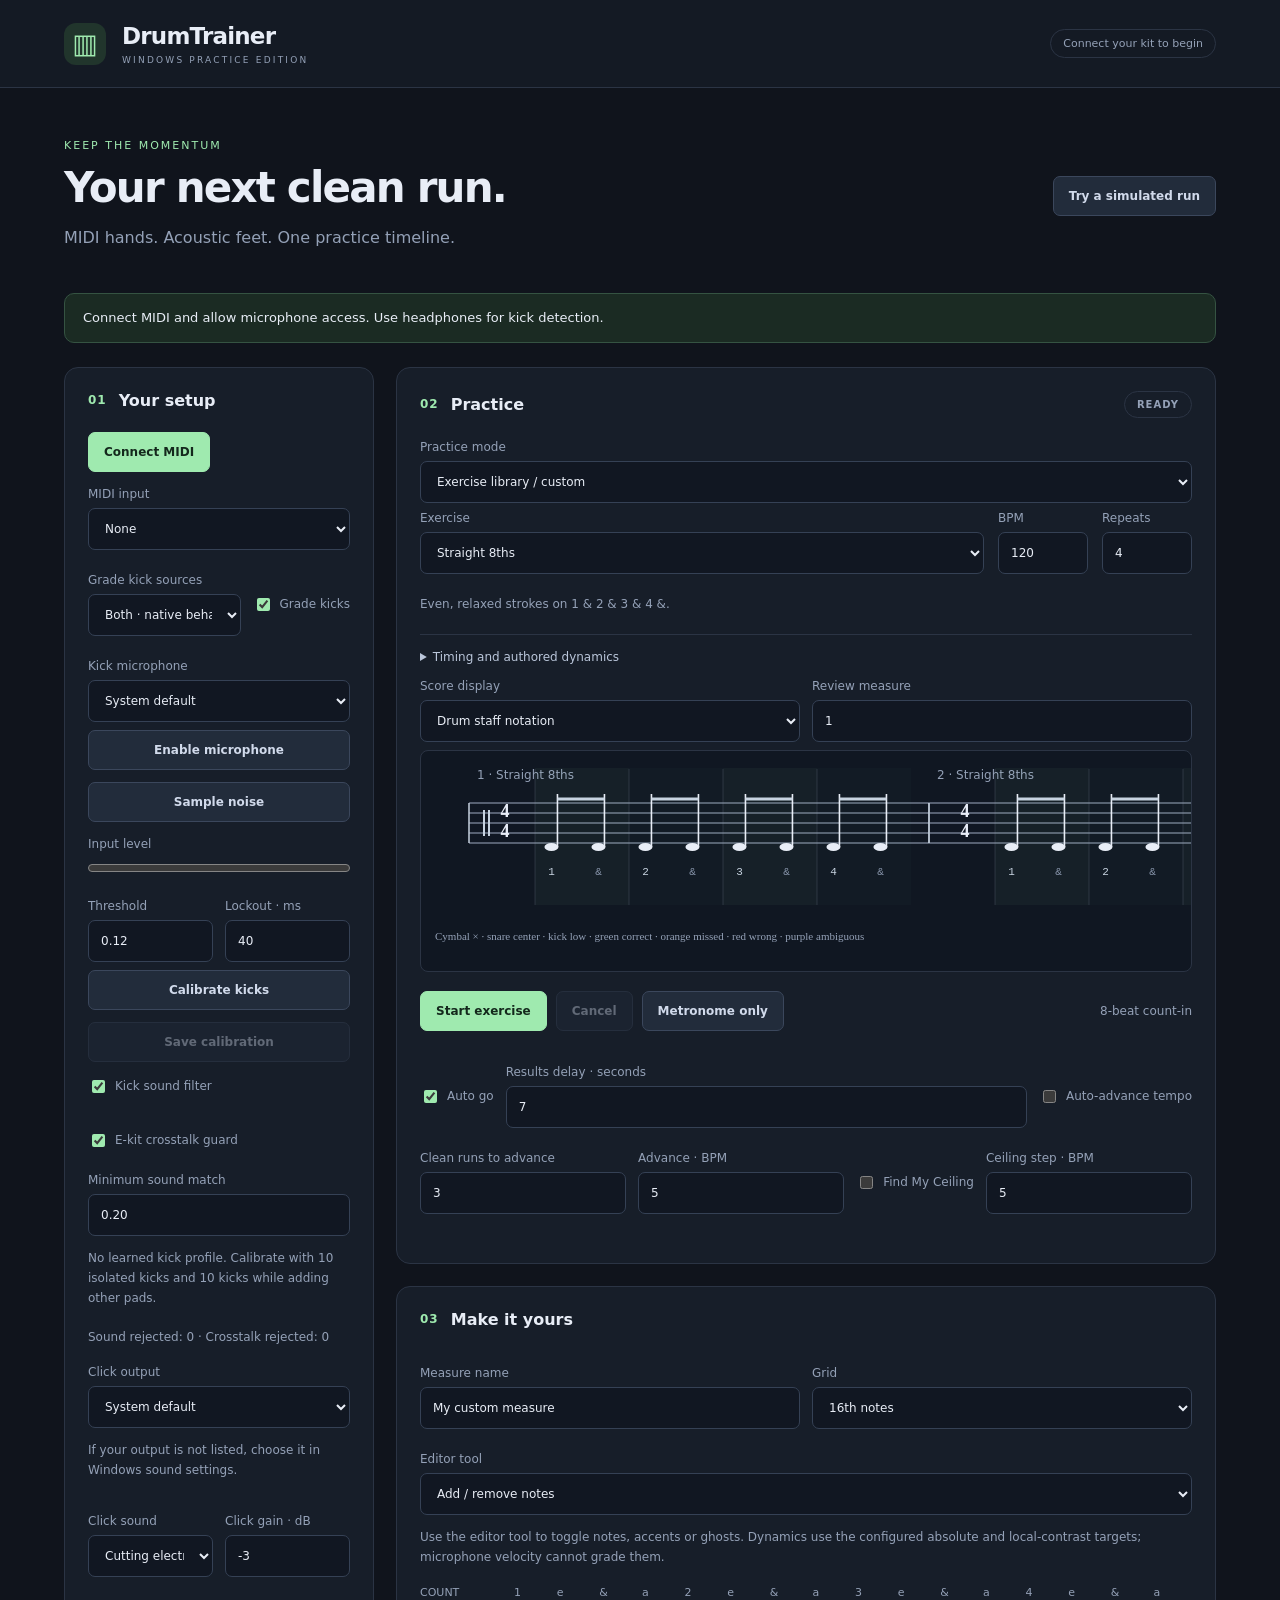
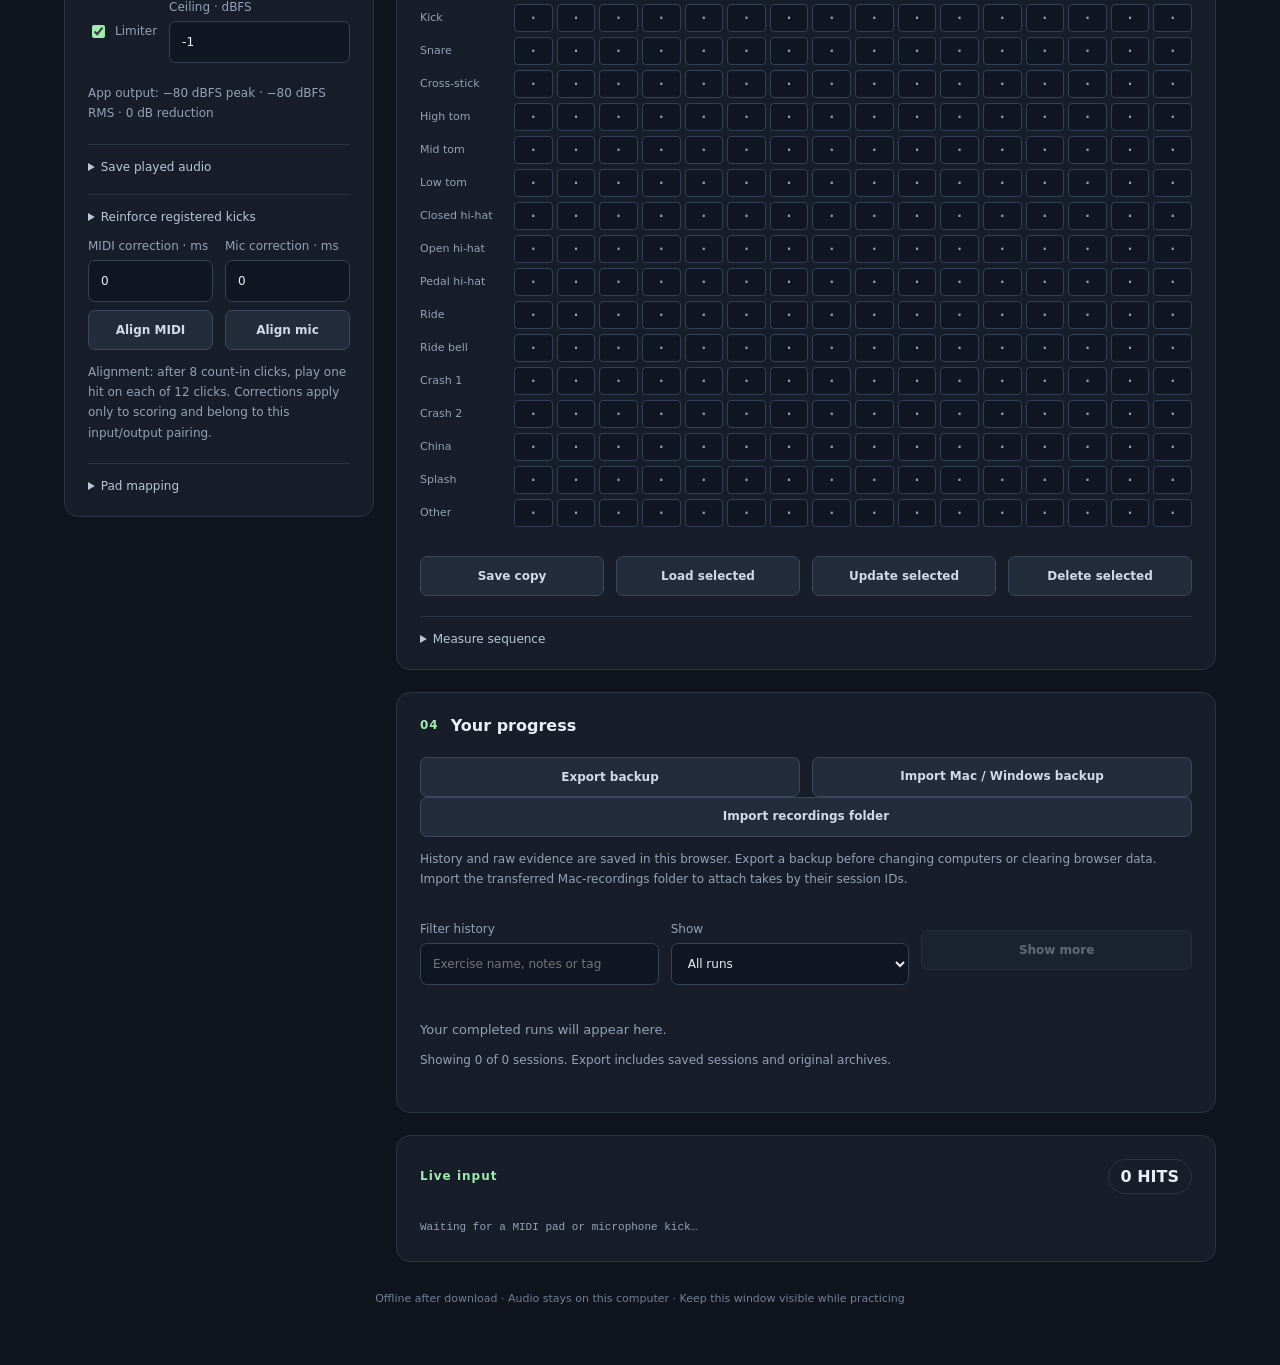
==== commit 52769938: "Add native drum notation coaching and complete timing evidence views" ====
--- a/Windows/index.html
+++ b/Windows/index.html
@@ -3,7 +3,7 @@
 <head><meta charset="utf-8"><meta name="viewport" content="width=device-width,initial-scale=1"><title>DrumTrainer · Windows</title><link rel="stylesheet" href="style.css"></head>
 <body>
 <header><div class="brand"><span class="logo">▥</span><div><strong>DrumTrainer</strong><small>WINDOWS PRACTICE EDITION</small></div></div><span id="deviceBadge" class="badge">Connect your kit to begin</span></header>
-<main>
+<main inert>
   <div class="intro"><div><p class="eyebrow">KEEP THE MOMENTUM</p><h1>Your next clean run.</h1><p>MIDI hands. Acoustic feet. One practice timeline.</p></div><button id="demo" class="secondary">Try a simulated run</button></div>
   <div id="notice" role="status" aria-live="polite">Connect MIDI and allow microphone access. Use headphones for kick detection.</div>
   <div class="layout">
@@ -46,11 +46,11 @@
           <p id="songInfo" class="hint"></p><details><summary>Song MIDI note mapping</summary><div id="songMap"></div></details>
         </div>
         <details><summary>Timing and authored dynamics</summary><div class="row"><label>Match tolerance · ms<input id="tolerance" type="number" min="0" max="500" value="100"></label><label>Accent contrast · velocity points<input id="accentContrast" type="number" min="1" max="127" value="18"></label><label>Ghost contrast · velocity points<input id="ghostContrast" type="number" min="1" max="127" value="18"></label></div><div class="row"><label class="check"><input id="accentFloorEnabled" type="checkbox" checked>Use absolute accent floor</label><label>Accent floor<input id="accentFloor" type="number" min="1" max="127" value="100"></label><label class="check"><input id="ghostCeilingEnabled" type="checkbox" checked>Use absolute ghost ceiling</label><label>Ghost ceiling<input id="ghostCeiling" type="number" min="1" max="127" value="50"></label></div></details>
-        <div class="score-wrap"><canvas id="score" aria-label="Scrolling drum voice lanes and practice playhead"></canvas></div>
+        <div class="row"><label>Score display<select id="scoreView"><option value="staff">Drum staff notation</option><option value="lanes">Voice lanes</option></select></label><label>Review measure<input id="scoreMeasure" type="number" min="1" value="1"></label></div><div class="score-wrap"><canvas id="score" aria-label="Drum staff notation, counting guide and practice playhead"></canvas></div>
         <div class="transport"><button id="start">Start exercise</button><button id="stop" class="secondary" disabled>Cancel</button><button id="click" class="secondary">Metronome only</button><span id="position">8-beat count-in</span></div>
         <div class="row"><label class="check"><input id="auto" type="checkbox" checked>Auto go</label><label>Results delay · seconds<input id="autoDelay" type="number" min="1" max="30" value="7"></label><label class="check"><input id="advance" type="checkbox">Auto-advance tempo</label></div>
         <div class="row"><label>Clean runs to advance<input id="cleanRuns" type="number" min="1" max="10" value="3"></label><label>Advance · BPM<input id="advanceStep" type="number" min="1" max="20" value="5"></label><label class="check"><input id="ceiling" type="checkbox">Find My Ceiling</label><label>Ceiling step · BPM<input id="ceilingStep" type="number" min="1" max="20" value="5"></label></div><p id="progressStatus" class="hint"></p>
-        <div id="result" hidden><div class="result-top"><h3 id="resultTitle">Results</h3><button id="again" class="secondary">Play again</button></div><div id="metrics" class="metrics"></div><div id="voiceMetrics"></div><details><summary>Expected versus played</summary><div class="table-scroll"><table><thead><tr><th>Measure</th><th>Expected</th><th>Played</th><th>Result</th><th>Timing</th></tr></thead><tbody id="ledger"></tbody></table></div></details><details open><summary>Played audio</summary><p id="takeInfo" class="hint">No recording attached.</p><audio id="takePlayer" controls preload="metadata" hidden></audio><div class="row"><label class="file-button">Attach this session’s take<input id="takeFile" type="file" accept="audio/*,.m4a,.wav,.webm" hidden></label><button id="downloadTake" class="secondary" disabled>Download take</button><button id="deleteTake" class="secondary" disabled>Delete take</button></div></details><details><summary>Session notes, tags and evidence</summary><label>Notes<textarea id="sessionNotes" rows="3" maxlength="10000"></textarea></label><label>Tags · comma-separated<input id="sessionTags" type="text" maxlength="1000"></label><div class="row"><button id="saveSessionNotes" class="secondary">Save notes and tags</button><button id="rescore" class="secondary">Rescore saved evidence</button><button id="deleteSession" class="secondary">Delete session</button></div><p id="sessionContext" class="hint"></p></details></div>
+        <div id="result" hidden><div class="result-top"><h3 id="resultTitle">Results</h3><button id="again" class="secondary">Play again</button></div><div id="metrics" class="metrics"></div><div id="voiceMetrics"></div><div class="coaching"><p id="coachingOverview"></p><strong id="coachingNext"></strong></div><details open><summary>Detailed timing timeline</summary><p class="hint">Outlined markers show expected notes; filled markers show played hits. Connections pair one matched event. Times include the saved scoring corrections.</p><div class="row"><label>Timeline filter<select id="ledgerFilter"><option value="all">All events</option><option value="problems">Problems only</option></select></label><label>Drum voice<select id="ledgerVoice"></select></label><button id="ledgerMore" class="secondary">Show more events</button></div><div id="timingChart" class="timing-chart"></div><p id="ledgerCount" class="hint"></p><div class="table-scroll"><table><thead><tr><th>Position</th><th>Expected</th><th>Played</th><th>Result</th><th>Offset</th><th>Expected time</th><th>Played time</th><th>Input</th><th>Evidence</th></tr></thead><tbody id="ledger"></tbody></table></div><details id="rawEvidencePanel"><summary>Selected raw evidence</summary><pre id="rawEvidence"></pre></details></details><details open><summary>Played audio</summary><p id="takeInfo" class="hint">No recording attached.</p><audio id="takePlayer" controls preload="metadata" hidden></audio><div class="row"><label class="file-button">Attach this session’s take<input id="takeFile" type="file" accept="audio/*,.m4a,.wav,.webm" hidden></label><button id="downloadTake" class="secondary" disabled>Download take</button><button id="deleteTake" class="secondary" disabled>Delete take</button></div></details><details><summary>Session notes, tags and evidence</summary><label>Notes<textarea id="sessionNotes" rows="3" maxlength="10000"></textarea></label><label>Tags · comma-separated<input id="sessionTags" type="text" maxlength="1000"></label><div class="row"><button id="saveSessionNotes" class="secondary">Save notes and tags</button><button id="rescore" class="secondary">Rescore saved evidence</button><button id="deleteSession" class="secondary">Delete session</button></div><p id="sessionContext" class="hint"></p></details></div>
       </section>
       <section><h2>03 <span>Make it yours</span></h2>
         <div class="row"><label>Measure name<input id="customName" type="text" maxlength="120" value="My custom measure"></label><label>Grid<select id="grid"><option value="sixteenths">16th notes</option><option value="eighths">8th notes</option><option value="triplets">Triplets</option></select></label></div>
--- a/Windows/style.css
+++ b/Windows/style.css
@@ -1,2 +1,8 @@
 :root{color-scheme:dark;font-family:Inter,Segoe UI,system-ui,sans-serif;color:#e8edf6;background:#10141c;font-synthesis:none;--muted:#94a1b7;--line:#2b3444;--accent:#9feaaf}*{box-sizing:border-box}body{margin:0}header{height:88px;display:flex;align-items:center;justify-content:space-between;padding:0 5%;border-bottom:1px solid var(--line);background:#141a24}.brand{display:flex;align-items:center;gap:16px}.brand strong{font-size:23px;letter-spacing:-.8px}.brand small{display:block;font-size:9px;letter-spacing:2.2px;color:var(--muted);margin-top:6px}.logo{display:grid;place-items:center;width:42px;height:42px;font-size:27px;color:var(--accent);background:#21352c;border-radius:12px}main{max-width:1500px;margin:auto;padding:40px 5%}.intro{display:flex;justify-content:space-between;align-items:center;margin-bottom:30px}.intro p{color:var(--muted)}.eyebrow{font-size:11px;letter-spacing:2px;color:var(--accent)!important}h1{font-size:42px;font-weight:650;letter-spacing:-1.8px;margin:10px 0}#notice{padding:14px 18px;border:1px solid #355342;background:#1b2b23;border-radius:10px;font-size:13px;margin-bottom:24px;line-height:1.5}.layout{display:grid;grid-template-columns:310px minmax(0,1fr);gap:22px}.workspace{min-width:0}section{padding:23px;background:#171e29;border:1px solid var(--line);border-radius:14px;margin-bottom:22px}h2{margin:0 0 22px;color:var(--accent);font-size:12px;letter-spacing:1px;display:flex;gap:12px;align-items:center}h2>span:first-child{color:#e8edf6;font-size:16px;letter-spacing:0}h2 .badge{margin-left:auto;font-size:10px}h3{font-size:18px;margin:0}.badge{font-size:11px;color:var(--muted);border:1px solid var(--line);border-radius:30px;padding:7px 12px;white-space:nowrap}label{display:block;font-size:12px;color:var(--muted);margin:15px 0 8px;min-width:0}input:not([type=checkbox]),select{font:inherit;color:#e8edf6;width:100%;padding:11px 12px;border-radius:7px;border:1px solid #354155;background:#111722;margin-top:7px;min-height:42px}input[type=range]{padding:0;accent-color:var(--accent)}input[type=checkbox]{accent-color:var(--accent)}button,.file-button{font:inherit;font-size:12px;font-weight:650;border:1px solid var(--accent);background:var(--accent);color:#14281c;cursor:pointer;padding:11px 15px;border-radius:7px;min-height:40px;white-space:nowrap}button:hover,.file-button:hover{filter:brightness(1.1)}button.secondary,.file-button{color:#d1daeb;background:#222c3b;border-color:#3b475c}button:disabled{opacity:.4;cursor:default}button:focus-visible,input:focus-visible,select:focus-visible,summary:focus-visible,.file-button:focus-within{outline:2px solid var(--accent);outline-offset:3px}.row{display:flex;gap:12px;align-items:center;flex-wrap:wrap}.row>label:not(.check):not(.file-button){flex:1;min-width:80px}.row>button{flex:1}.check{display:flex;gap:7px;align-items:center;line-height:1.5}.hint{font-size:12px;line-height:1.7;color:var(--muted);margin:12px 0 18px}.practice-controls{display:grid;grid-template-columns:minmax(0,1fr) 90px 90px;gap:14px}.practice-controls label{margin-top:0}.score-wrap{background:#101722;border:1px solid var(--line);border-radius:8px;overflow:hidden}canvas{width:100%;height:300px;display:block}.transport{display:flex;gap:9px;align-items:center;flex-wrap:wrap;margin:19px 0}.transport>span{margin-left:auto;font-size:12px;color:var(--muted)}meter{display:block;width:100%;height:15px;margin-top:10px}details{border-top:1px solid var(--line);margin-top:20px;padding-top:15px}summary{font-size:12px;cursor:pointer;color:#bac6da}.result-top{display:flex;align-items:center;justify-content:space-between;margin:25px 0 16px}.metrics{display:grid;grid-template-columns:repeat(4,1fr);gap:9px}.metric{padding:15px 12px;border:1px solid var(--line);border-radius:9px}.metric strong{display:block;color:var(--accent);font-size:25px;font-weight:600;margin-bottom:7px}.metric span{font-size:11px;color:var(--muted)}table{width:100%;border-collapse:collapse;font-size:12px;text-align:left}th,td{padding:10px 7px;border-bottom:1px solid var(--line)}th{font-weight:500;color:var(--muted)}.table-scroll{overflow:auto;max-height:350px;margin-top:15px}.good{color:var(--accent)}.bad{color:#f6a28e}.editor{overflow:auto;padding-bottom:10px;margin-bottom:14px}.editor-row{display:grid;gap:4px;margin-bottom:5px;min-width:550px;align-items:center}.editor-label{font-size:11px;color:var(--muted)}.cell{min-height:28px;padding:4px 0;background:#111722;border-color:#334055;color:#91a0b8;border-radius:4px}.cell.active{background:#415e49;color:#d3f7db;border-color:#689174}.log{font-family:ui-monospace,monospace;font-size:11px;color:var(--muted);max-height:180px;overflow:auto;line-height:2}.history-row{display:flex;align-items:center;justify-content:space-between;gap:10px;padding:16px 0;border-bottom:1px solid var(--line);font-size:13px}.history-row small{display:block;color:var(--muted);font-size:11px;margin-top:6px}.history-row button{min-height:30px;padding:7px 10px}.file-button{display:block;flex:1;margin:0;text-align:center}.empty{color:var(--muted);font-size:13px;padding-top:16px}footer{font-size:11px;color:#718099;padding:8px 0 20px;text-align:center}@media(max-width:1050px){main{padding:30px 24px}.layout{grid-template-columns:275px minmax(0,1fr)}section{padding:18px}.metrics{grid-template-columns:repeat(2,1fr)}.practice-controls{grid-template-columns:minmax(0,1fr) 70px 70px}}@media(max-width:760px){.layout{display:flex;flex-direction:column}.intro{align-items:start;gap:20px;flex-direction:column}h1{font-size:34px}header>.badge{display:none}.practice-controls{grid-template-columns:minmax(0,1fr) 70px 70px}}
 textarea{font:inherit;display:block;color:#e8edf6;background:#111722;border:1px solid #354155;border-radius:7px;width:100%;padding:12px;margin-top:7px;resize:vertical}.file-button:has(input:disabled){opacity:.4;cursor:default}#progressRecords{max-height:160px;overflow:auto}#progressRecords .hint{margin:8px 0}#sequenceSteps .history-row{justify-content:flex-start;flex-wrap:wrap}#sequenceSteps .history-row>span{flex:1}
+
+.coaching{font-size:13px;line-height:1.8;padding:15px 18px;border-left:3px solid var(--accent);background:#1b2925;border-radius:6px;margin:18px 0}.coaching p{margin:0 0 8px;color:#c4d0dc}
+
+canvas.staff{height:220px}
+
+.timing-chart{display:flex;max-height:750px;overflow-y:auto;margin-top:15px;background:#101722;border:1px solid var(--line);border-radius:8px}.timing-labels{flex:0 0 110px;font-size:11px;padding-left:8px}.timing-labels>div{height:42px;display:flex;align-items:center}.timing-scroll{overflow-x:auto;min-width:0;flex:1}.timing-scroll svg{display:block}#rawEvidence{font-size:11px;overflow:auto;max-height:400px;padding:15px;background:#101722}#ledger th{white-space:nowrap}
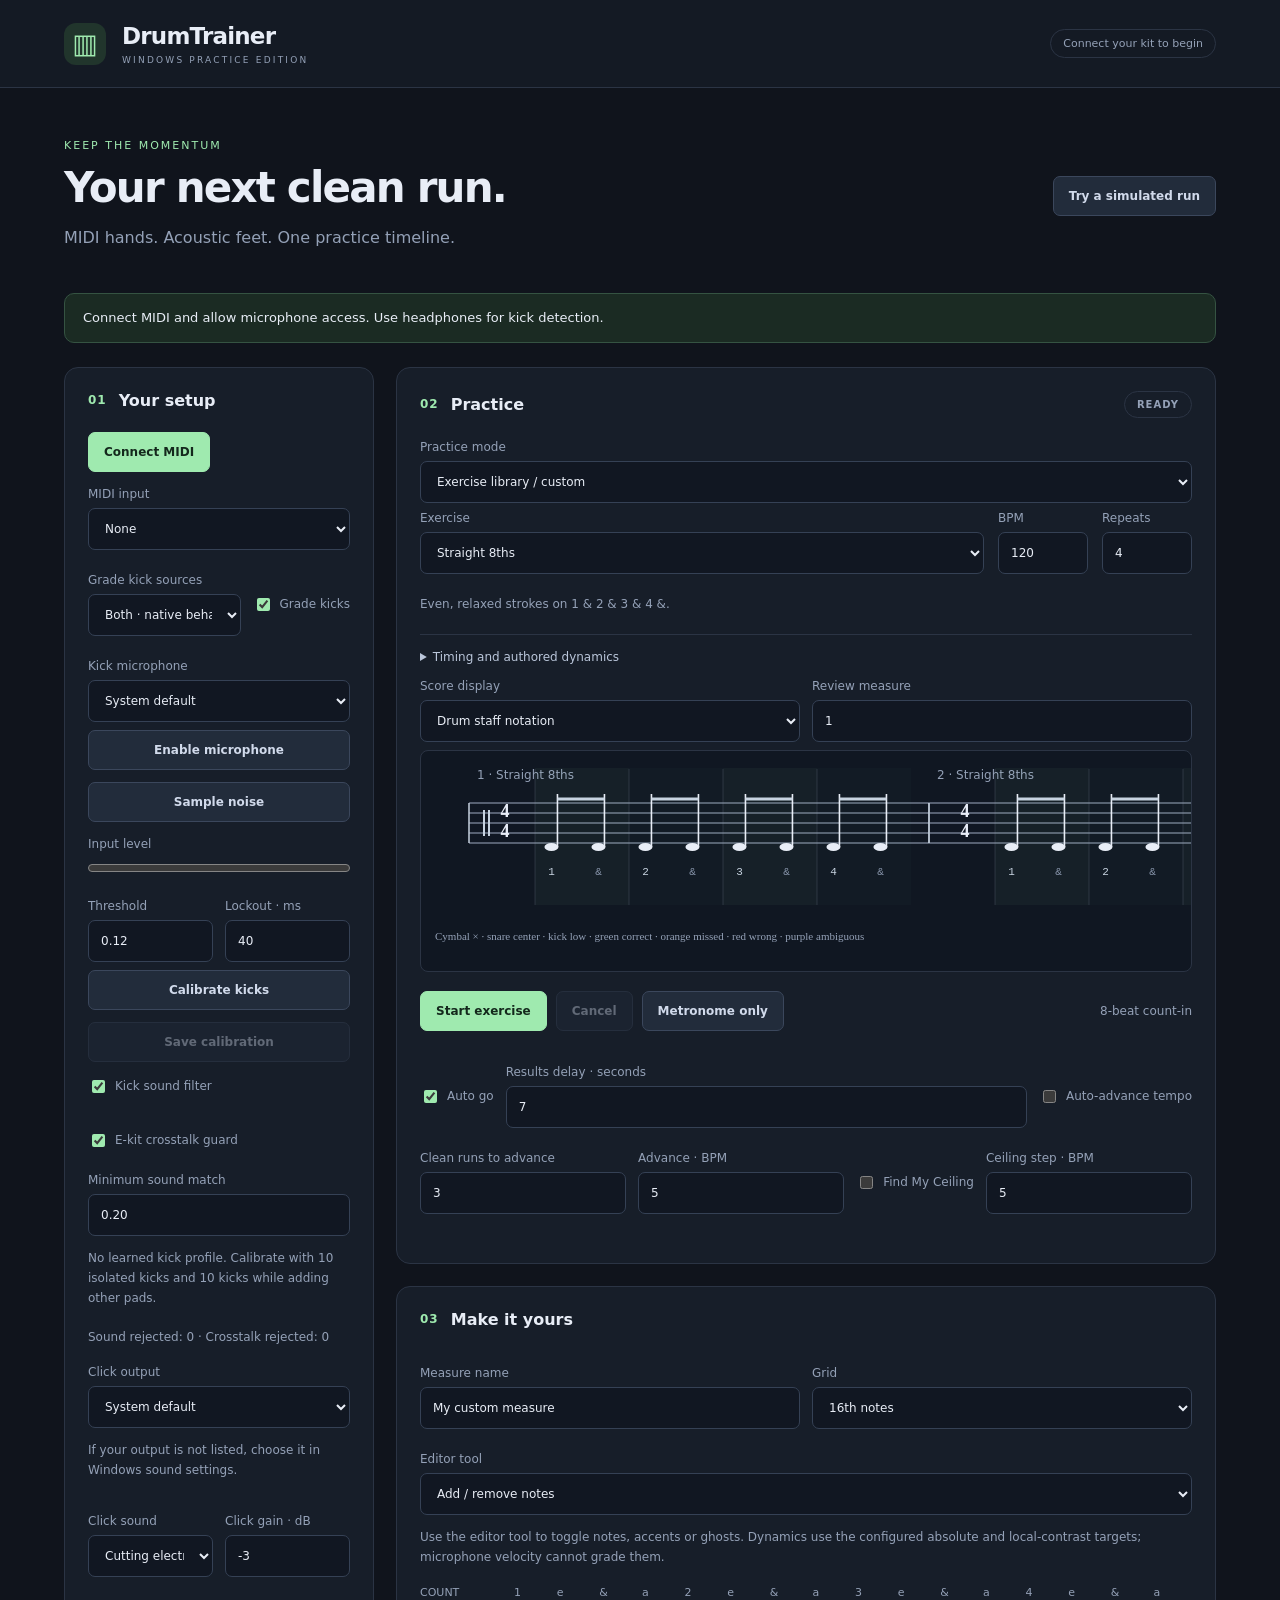
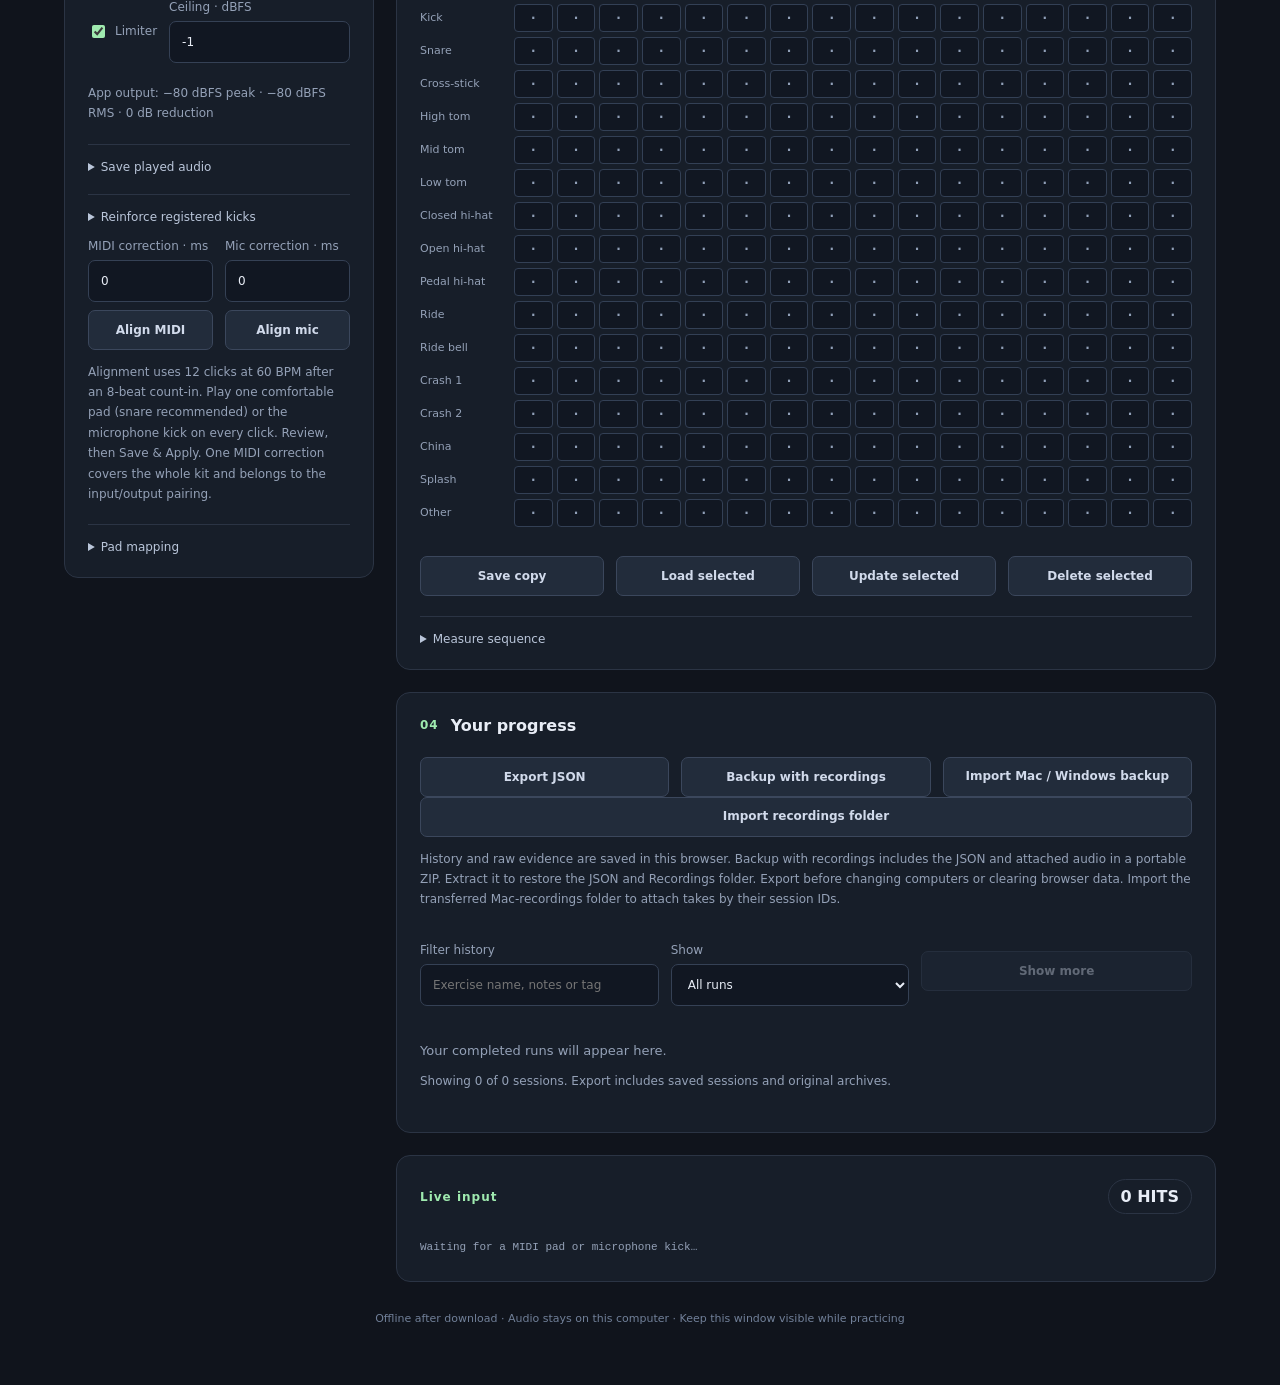
==== commit 10336cde: "Add portable recording backups and native playback and alignment workflows" ====
--- a/Windows/index.html
+++ b/Windows/index.html
@@ -30,7 +30,7 @@
         <details><summary>Reinforce registered kicks</summary><label class="check"><input id="kickMonitor" type="checkbox">Enable kick sound through headphones</label><label>Monitor source<select id="kickMonitorSource"><option value="both">MIDI + microphone</option><option value="midi">E-kit MIDI</option><option value="microphone">Kick microphone</option></select></label><div class="row"><label>Kick sound<select id="kickSound"></select></label><label>Kick gain · dB<input id="kickGain" type="number" min="-36" max="6" value="-6"></label></div><label class="check"><input id="kickVelocity" type="checkbox" checked>Follow hit velocity</label><div class="row"><label>Monitor lockout · ms<input id="kickMonitorLockout" type="number" min="10" max="150" value="40"></label><button id="testKick" class="secondary">Test kick</button></div><p class="hint">Six overlapping voices preserve fast passages. Monitoring deduplicates sound without removing scoring evidence.</p></details>
         <div class="row"><label>MIDI correction · ms<input id="midiCorrection" type="number" min="-500" max="500" value="0"></label><label>Mic correction · ms<input id="micCorrection" type="number" min="-500" max="500" value="0"></label></div>
         <div class="row"><button id="alignMidi" class="secondary">Align MIDI</button><button id="alignMic" class="secondary">Align mic</button></div>
-        <p class="hint">Alignment: after 8 count-in clicks, play one hit on each of 12 clicks. Corrections apply only to scoring and belong to this input/output pairing.</p>
+        <p class="hint">Alignment uses 12 clicks at 60 BPM after an 8-beat count-in. Play one comfortable pad (snare recommended) or the microphone kick on every click. Review, then Save & Apply. One MIDI correction covers the whole kit and belongs to the input/output pairing.</p><div id="alignmentReview" hidden><p id="alignmentMeasurement" class="hint"></p><div class="row"><button id="saveAlignment" class="secondary" disabled>Save & Apply</button><button id="discardAlignment" class="secondary">Discard alignment</button></div></div>
         <details><summary>Pad mapping</summary><p id="lastNote" class="hint">Strike a pad, then choose its voice.</p><label>Last MIDI note<input id="mapNote" type="number" min="0" max="127" value="36"></label><label>Map to<select id="mapVoice"></select></label><button id="saveMap" class="secondary">Save for this MIDI input</button></details>
       </section>
     </aside>
@@ -43,7 +43,7 @@
           <div class="row"><label>Saved song<select id="song"></select></label><label class="file-button">Import MIDI file<input id="midiFile" type="file" accept=".mid,.midi,audio/midi" hidden></label><button id="deleteSong" class="secondary">Delete song</button></div>
           <label>Drum track<select id="songTrack"></select></label>
           <div class="row"><label>Start measure<input id="sectionStart" type="number" min="1" value="1"></label><label>End measure<input id="sectionEnd" type="number" min="1" value="4"></label></div>
-          <p id="songInfo" class="hint"></p><details><summary>Song MIDI note mapping</summary><div id="songMap"></div></details>
+          <details><summary>Songsterr companion — experimental</summary><label class="check"><input id="externalPlayback" type="checkbox">Wait for browser audio instead of counting in</label><p class="hint">Import matching MIDI, select the same starting measure and tempo, and use one repeat. Pause Songsterr with its count-in and looping off. Start opens the browser’s sharing picker: select the Songsterr tab and enable Share tab audio. Silence other tabs. The kick microphone is not used for synchronization.</p><div class="row"><label>Start offset · ms<input id="playbackOffset" type="number" min="-5000" max="5000" value="0"></label><label>Detection · dBFS<input id="playbackThreshold" type="number" min="-80" max="-10" value="-45"></label><button id="syncLost" class="secondary" disabled>Sync lost</button></div><p id="playbackStatus" class="hint">Arm, wait for Ready, then press Play in Songsterr. Positive offsets start the score later; negative offsets start it earlier.</p><p class="hint">Start detection only. No pause, seek, loop or drift tracking. Alignment remains unverified; experimental runs do not save history, progress or recordings. No shared audio or video is saved or uploaded. Songsterr audio stays outside this app’s limiter.</p></details><p id="songInfo" class="hint"></p><details><summary>Song MIDI note mapping</summary><div id="songMap"></div></details>
         </div>
         <details><summary>Timing and authored dynamics</summary><div class="row"><label>Match tolerance · ms<input id="tolerance" type="number" min="0" max="500" value="100"></label><label>Accent contrast · velocity points<input id="accentContrast" type="number" min="1" max="127" value="18"></label><label>Ghost contrast · velocity points<input id="ghostContrast" type="number" min="1" max="127" value="18"></label></div><div class="row"><label class="check"><input id="accentFloorEnabled" type="checkbox" checked>Use absolute accent floor</label><label>Accent floor<input id="accentFloor" type="number" min="1" max="127" value="100"></label><label class="check"><input id="ghostCeilingEnabled" type="checkbox" checked>Use absolute ghost ceiling</label><label>Ghost ceiling<input id="ghostCeiling" type="number" min="1" max="127" value="50"></label></div></details>
         <div class="row"><label>Score display<select id="scoreView"><option value="staff">Drum staff notation</option><option value="lanes">Voice lanes</option></select></label><label>Review measure<input id="scoreMeasure" type="number" min="1" value="1"></label></div><div class="score-wrap"><canvas id="score" aria-label="Drum staff notation, counting guide and practice playhead"></canvas></div>
@@ -59,7 +59,7 @@
         <div id="editor" class="editor"></div><div class="row"><button id="saveExercise" class="secondary">Save copy</button><button id="loadExercise" class="secondary">Load selected</button><button id="updateExercise" class="secondary">Update selected</button><button id="deleteExercise" class="secondary">Delete selected</button></div>
         <details><summary>Measure sequence</summary><div class="row"><label>Sequence name<input id="sequenceName" type="text" maxlength="120" value="My sequence"></label><label>Arrangement repeats<input id="sequenceRepeats" type="number" min="1" max="16" value="1"></label></div><div class="row"><label>Saved measure<select id="sequenceMeasure"></select></label><button id="addSequenceStep" class="secondary">Add to sequence</button></div><div id="sequenceSteps"></div><div class="row"><button id="saveSequence" class="secondary">Save sequence copy</button><button id="updateSequence" class="secondary">Update selected sequence</button></div></details>
       </section>
-      <section><h2>04 <span>Your progress</span></h2><div class="row"><button id="export" class="secondary">Export backup</button><label class="file-button">Import Mac / Windows backup<input id="import" type="file" accept=".json,application/json" hidden></label><button id="restoreNative" class="secondary" hidden>Download original Mac backups</button></div><div class="row"><label class="file-button">Import recordings folder<input id="takeFolder" type="file" webkitdirectory multiple hidden></label></div><p class="hint">History and raw evidence are saved in this browser. Export a backup before changing computers or clearing browser data. Import the transferred Mac-recordings folder to attach takes by their session IDs.</p><div class="row"><label>Filter history<input id="historySearch" type="search" placeholder="Exercise name, notes or tag"></label><label>Show<select id="historyFilter"><option value="all">All runs</option><option value="clean">Clean runs</option><option value="problems">Needs practice</option></select></label><button id="historyMore" class="secondary">Show more</button></div><div id="progressRecords"></div><div id="history"></div></section>
+      <section><h2>04 <span>Your progress</span></h2><div class="row"><button id="export" class="secondary">Export JSON</button><button id="exportBundle" class="secondary">Backup with recordings</button><label class="file-button">Import Mac / Windows backup<input id="import" type="file" accept=".json,application/json" hidden></label><button id="restoreNative" class="secondary" hidden>Download original Mac backups</button></div><div class="row"><label class="file-button">Import recordings folder<input id="takeFolder" type="file" webkitdirectory multiple hidden></label></div><p class="hint">History and raw evidence are saved in this browser. Backup with recordings includes the JSON and attached audio in a portable ZIP. Extract it to restore the JSON and Recordings folder. Export before changing computers or clearing browser data. Import the transferred Mac-recordings folder to attach takes by their session IDs.</p><div class="row"><label>Filter history<input id="historySearch" type="search" placeholder="Exercise name, notes or tag"></label><label>Show<select id="historyFilter"><option value="all">All runs</option><option value="clean">Clean runs</option><option value="problems">Needs practice</option></select></label><button id="historyMore" class="secondary">Show more</button></div><div id="progressRecords"></div><div id="history"></div></section>
       <section><h2>Live input <span id="hitCount" class="badge">0 HITS</span></h2><div id="log" class="log">Waiting for a MIDI pad or microphone kick…</div></section>
     </div>
   </div>
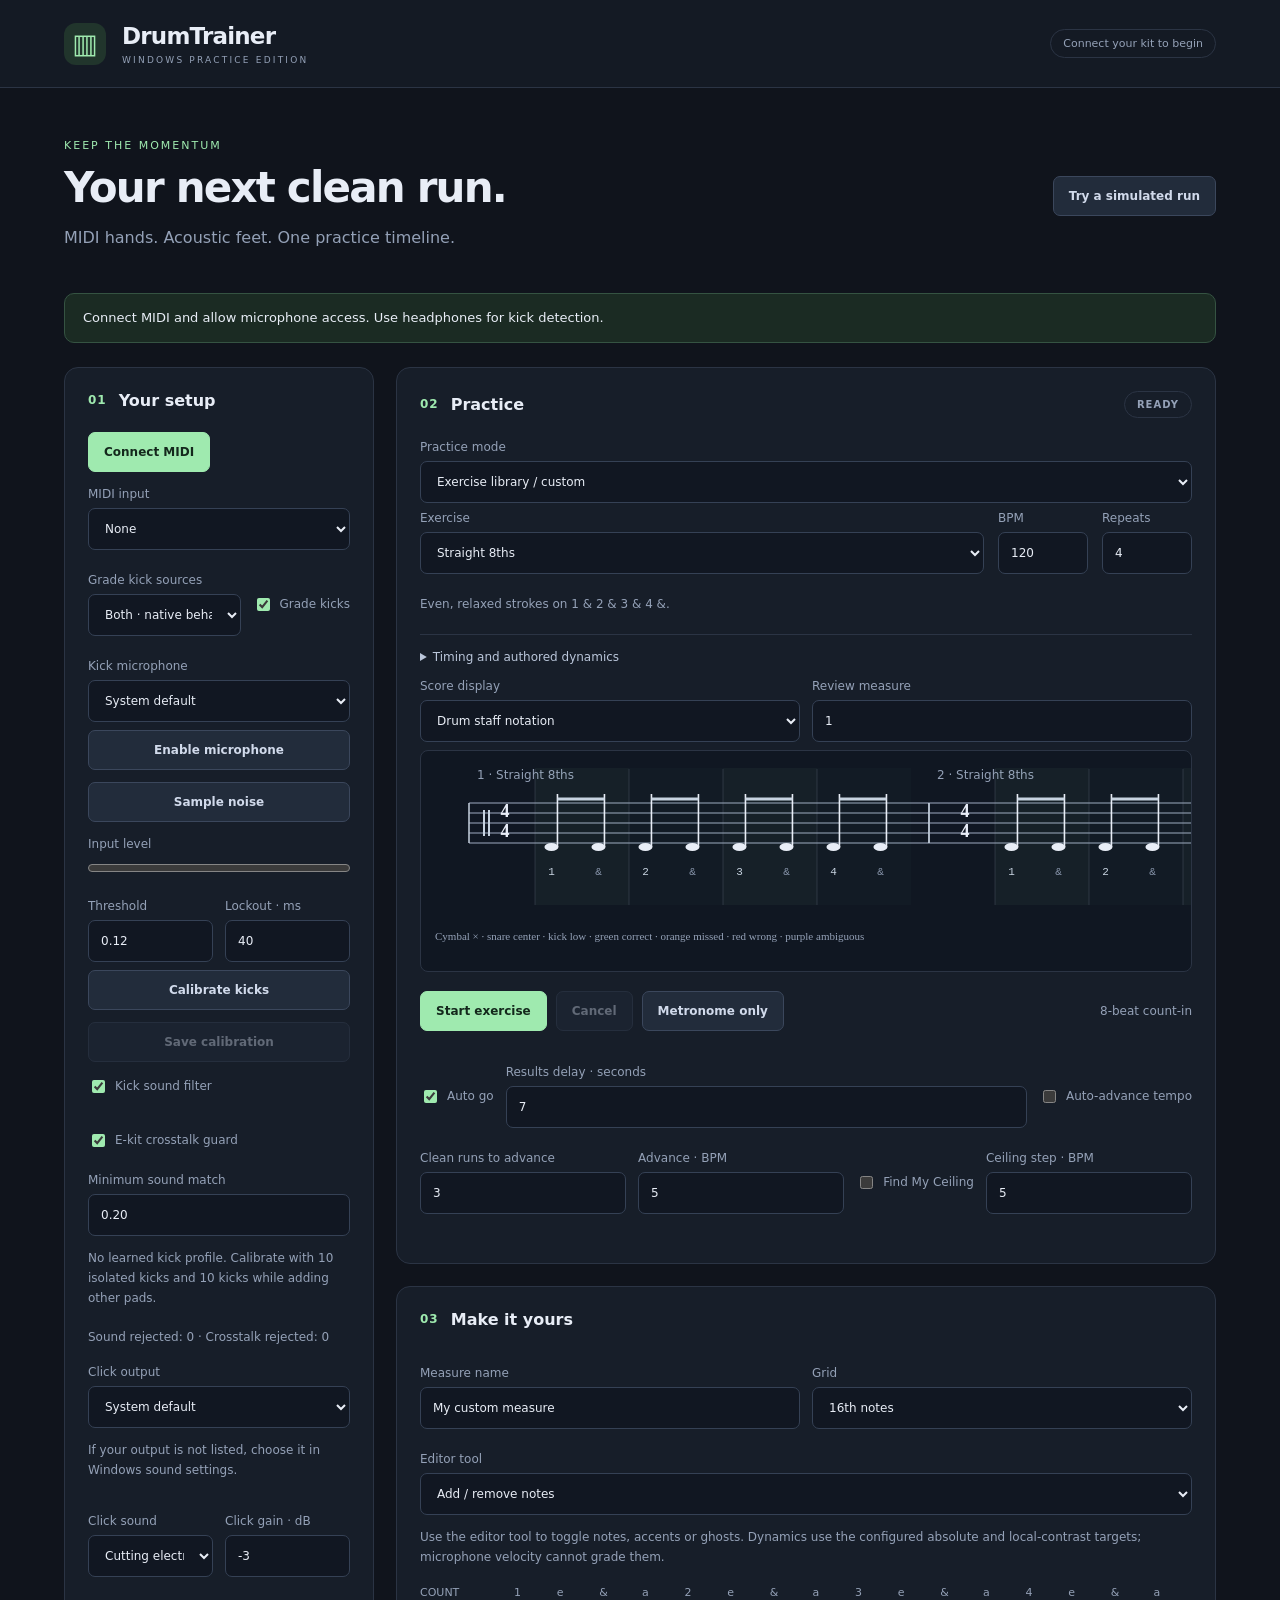
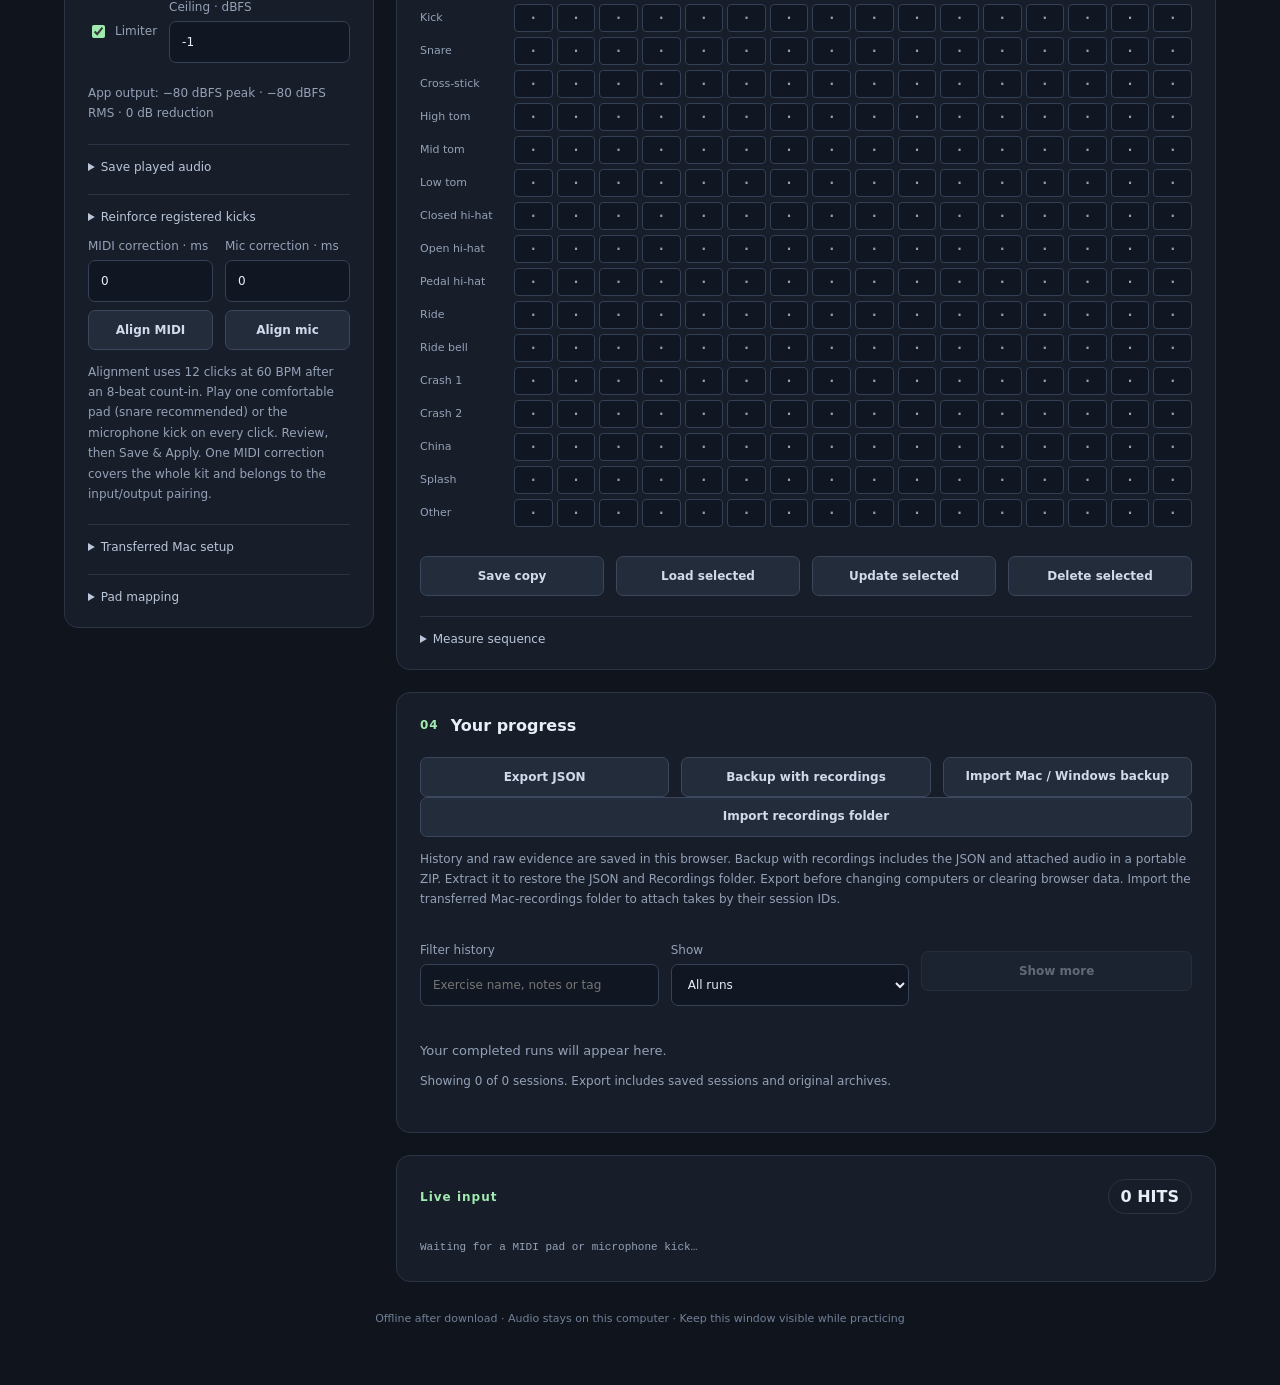
==== commit 086589f6: "Preserve Mac setup for transfer and verify MIDI song parity against Swift" ====
--- a/Windows/index.html
+++ b/Windows/index.html
@@ -31,7 +31,7 @@
         <div class="row"><label>MIDI correction · ms<input id="midiCorrection" type="number" min="-500" max="500" value="0"></label><label>Mic correction · ms<input id="micCorrection" type="number" min="-500" max="500" value="0"></label></div>
         <div class="row"><button id="alignMidi" class="secondary">Align MIDI</button><button id="alignMic" class="secondary">Align mic</button></div>
         <p class="hint">Alignment uses 12 clicks at 60 BPM after an 8-beat count-in. Play one comfortable pad (snare recommended) or the microphone kick on every click. Review, then Save & Apply. One MIDI correction covers the whole kit and belongs to the input/output pairing.</p><div id="alignmentReview" hidden><p id="alignmentMeasurement" class="hint"></p><div class="row"><button id="saveAlignment" class="secondary" disabled>Save & Apply</button><button id="discardAlignment" class="secondary">Discard alignment</button></div></div>
-        <details><summary>Pad mapping</summary><p id="lastNote" class="hint">Strike a pad, then choose its voice.</p><label>Last MIDI note<input id="mapNote" type="number" min="0" max="127" value="36"></label><label>Map to<select id="mapVoice"></select></label><button id="saveMap" class="secondary">Save for this MIDI input</button></details>
+        <details><summary>Transferred Mac setup</summary><label class="file-button">Import Mac setup<input id="setupImport" type="file" accept=".json,application/json" hidden></label><p class="hint">Import Mac-setup-backup.json to restore sounds and authored dynamics choices. Windows devices need fresh timing alignment.</p><div id="macProfilePanel" hidden><label>Transferred kick profile<select id="macMicrophoneProfile"></select></label><button id="applyMacMicrophone" class="secondary">Apply to selected microphone</button><p class="hint">Enable the Windows microphone first. Test its transferred fingerprint with real kicks; recalibrate when placement or room sound has changed.</p></div></details><details><summary>Pad mapping</summary><p id="lastNote" class="hint">Strike a pad, then choose its voice.</p><label>Last MIDI note<input id="mapNote" type="number" min="0" max="127" value="36"></label><label>Map to<select id="mapVoice"></select></label><button id="saveMap" class="secondary">Save for this MIDI input</button></details>
       </section>
     </aside>
     <div class="workspace">
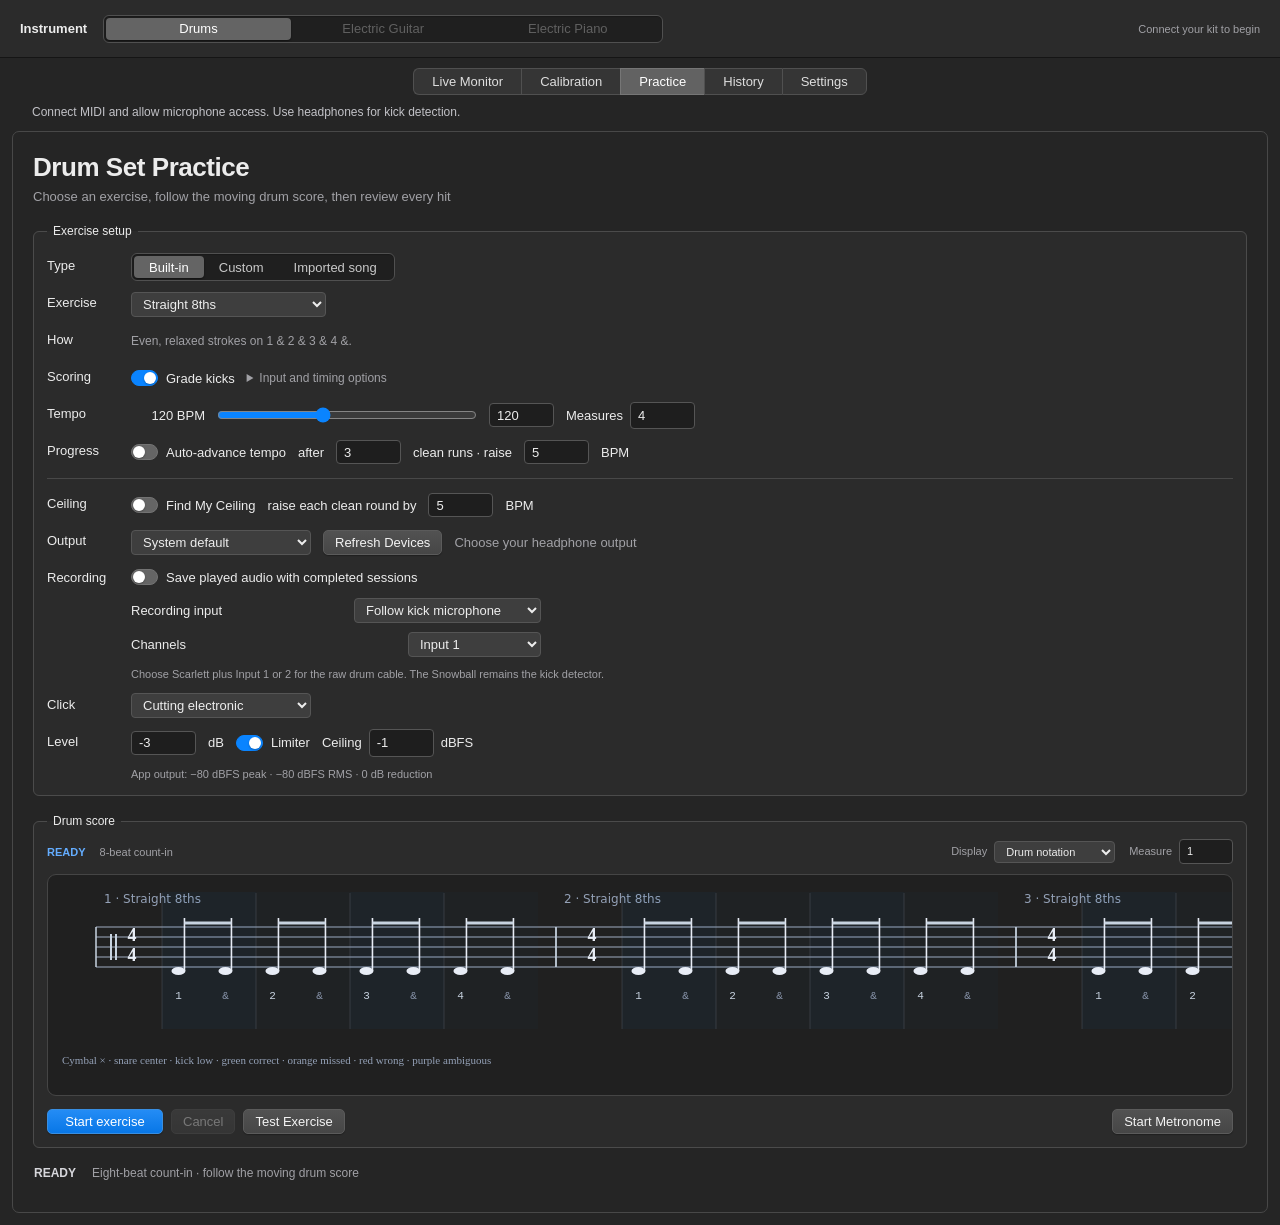
==== commit e286bcb8: "Restore Mac-style dark drum interface on Windows" ====
--- a/Windows/index.html
+++ b/Windows/index.html
@@ -1,69 +1,87 @@
 <!doctype html>
-<html lang="en">
-<head><meta charset="utf-8"><meta name="viewport" content="width=device-width,initial-scale=1"><title>DrumTrainer · Windows</title><link rel="stylesheet" href="style.css"></head>
-<body>
-<header><div class="brand"><span class="logo">▥</span><div><strong>DrumTrainer</strong><small>WINDOWS PRACTICE EDITION</small></div></div><span id="deviceBadge" class="badge">Connect your kit to begin</span></header>
-<main inert>
-  <div class="intro"><div><p class="eyebrow">KEEP THE MOMENTUM</p><h1>Your next clean run.</h1><p>MIDI hands. Acoustic feet. One practice timeline.</p></div><button id="demo" class="secondary">Try a simulated run</button></div>
-  <div id="notice" role="status" aria-live="polite">Connect MIDI and allow microphone access. Use headphones for kick detection.</div>
-  <div class="layout">
-    <aside>
-      <section><h2>01 <span>Your setup</span></h2>
-        <button id="connect">Connect MIDI</button><label>MIDI input<select id="midi"><option value="">None</option></select></label>
-        <div class="row"><label>Grade kick sources<select id="kickSource"><option value="microphone">Microphone only</option><option value="midi">MIDI only</option><option value="both" selected>Both · native behavior</option></select></label><label class="check"><input id="gradeKicks" type="checkbox" checked>Grade kicks</label></div>
-        <label>Kick microphone<select id="microphone"><option value="">System default</option></select></label>
-        <div class="row"><button id="listen" class="secondary">Enable microphone</button><button id="noise" class="secondary">Sample noise</button></div>
-        <label>Input level<meter id="level" min="0" max="1" value="0"></meter></label>
-        <div class="row"><label>Threshold<input id="threshold" type="number" min="0.001" max="1" step="0.005" value="0.12"></label><label>Lockout · ms<input id="lockout" type="number" min="10" max="200" value="40"></label></div>
-        <div class="row"><button id="calibrateKick" class="secondary">Calibrate kicks</button><button id="saveCalibration" class="secondary" disabled>Save calibration</button></div>
-        <div class="row"><label class="check"><input id="soundFilter" type="checkbox" checked>Kick sound filter</label><label class="check"><input id="guard" type="checkbox" checked>E-kit crosstalk guard</label></div>
-        <label>Minimum sound match<input id="match" type="number" min="0.01" max="1" step="0.01" value="0.20"></label>
-        <p id="calibrationStatus" class="hint">No learned kick profile. Calibrate with 10 isolated kicks and 10 kicks while adding other pads.</p>
-        <p id="filtered" class="hint">Sound rejected: 0 · Crosstalk rejected: 0</p>
-        <label>Click output<select id="output"><option value="">System default</option></select></label>
-        <p id="outputHelp" class="hint">If your output is not listed, choose it in Windows sound settings.</p>
-        <input id="volume" type="hidden" value="0.15">
-        <div class="row"><label>Click sound<select id="clickSound"></select></label><label>Click gain · dB<input id="clickGain" type="number" min="-36" max="24" value="-3"></label></div>
-        <div class="row"><label class="check"><input id="limiter" type="checkbox" checked>Limiter</label><label>Ceiling · dBFS<input id="limiterCeiling" type="number" min="-12" max="-0.5" step="0.5" value="-1"></label></div>
-        <p id="outputMeter" class="hint">App output: −80 dBFS peak · −80 dBFS RMS · 0 dB reduction</p>
-        <details><summary>Save played audio</summary><label class="check"><input id="recordAudio" type="checkbox">Record completed practice sessions</label><label>Recording input<select id="recordInput"><option value="follow">Follow kick microphone</option><option value="">System default</option></select></label><label>Recording channels<select id="recordChannels"><option value="input1">Input 1</option><option value="input2">Input 2</option><option value="loopback34">Loopback 3–4</option></select></label><p id="recordStatus" class="hint">Recording is independent of the kick-detection microphone. Completed windows are saved locally; interrupted takes are discarded.</p></details>
-        <details><summary>Reinforce registered kicks</summary><label class="check"><input id="kickMonitor" type="checkbox">Enable kick sound through headphones</label><label>Monitor source<select id="kickMonitorSource"><option value="both">MIDI + microphone</option><option value="midi">E-kit MIDI</option><option value="microphone">Kick microphone</option></select></label><div class="row"><label>Kick sound<select id="kickSound"></select></label><label>Kick gain · dB<input id="kickGain" type="number" min="-36" max="6" value="-6"></label></div><label class="check"><input id="kickVelocity" type="checkbox" checked>Follow hit velocity</label><div class="row"><label>Monitor lockout · ms<input id="kickMonitorLockout" type="number" min="10" max="150" value="40"></label><button id="testKick" class="secondary">Test kick</button></div><p class="hint">Six overlapping voices preserve fast passages. Monitoring deduplicates sound without removing scoring evidence.</p></details>
-        <div class="row"><label>MIDI correction · ms<input id="midiCorrection" type="number" min="-500" max="500" value="0"></label><label>Mic correction · ms<input id="micCorrection" type="number" min="-500" max="500" value="0"></label></div>
-        <div class="row"><button id="alignMidi" class="secondary">Align MIDI</button><button id="alignMic" class="secondary">Align mic</button></div>
-        <p class="hint">Alignment uses 12 clicks at 60 BPM after an 8-beat count-in. Play one comfortable pad (snare recommended) or the microphone kick on every click. Review, then Save & Apply. One MIDI correction covers the whole kit and belongs to the input/output pairing.</p><div id="alignmentReview" hidden><p id="alignmentMeasurement" class="hint"></p><div class="row"><button id="saveAlignment" class="secondary" disabled>Save & Apply</button><button id="discardAlignment" class="secondary">Discard alignment</button></div></div>
-        <details><summary>Transferred Mac setup</summary><label class="file-button">Import Mac setup<input id="setupImport" type="file" accept=".json,application/json" hidden></label><p class="hint">Import Mac-setup-backup.json to restore sounds and authored dynamics choices. Windows devices need fresh timing alignment.</p><div id="macProfilePanel" hidden><label>Transferred kick profile<select id="macMicrophoneProfile"></select></label><button id="applyMacMicrophone" class="secondary">Apply to selected microphone</button><p class="hint">Enable the Windows microphone first. Test its transferred fingerprint with real kicks; recalibrate when placement or room sound has changed.</p></div></details><details><summary>Pad mapping</summary><p id="lastNote" class="hint">Strike a pad, then choose its voice.</p><label>Last MIDI note<input id="mapNote" type="number" min="0" max="127" value="36"></label><label>Map to<select id="mapVoice"></select></label><button id="saveMap" class="secondary">Save for this MIDI input</button></details>
-      </section>
-    </aside>
-    <div class="workspace">
-      <section><h2>02 <span>Practice</span><span id="phase" class="badge">READY</span></h2>
-        <label>Practice mode<select id="practiceMode"><option value="exercise">Exercise library / custom</option><option value="song">Imported MIDI song</option></select></label>
-        <div class="practice-controls"><label>Exercise<select id="exercise"></select></label><label>BPM<input id="bpm" type="number" min="40" max="240" value="120"></label><label>Repeats<input id="repeats" type="number" min="1" max="16" value="4"></label></div>
-        <p id="guide" class="hint"></p>
-        <div id="songPanel" hidden>
-          <div class="row"><label>Saved song<select id="song"></select></label><label class="file-button">Import MIDI file<input id="midiFile" type="file" accept=".mid,.midi,audio/midi" hidden></label><button id="deleteSong" class="secondary">Delete song</button></div>
-          <label>Drum track<select id="songTrack"></select></label>
-          <div class="row"><label>Start measure<input id="sectionStart" type="number" min="1" value="1"></label><label>End measure<input id="sectionEnd" type="number" min="1" value="4"></label></div>
-          <details><summary>Songsterr companion — experimental</summary><label class="check"><input id="externalPlayback" type="checkbox">Wait for browser audio instead of counting in</label><p class="hint">Import matching MIDI, select the same starting measure and tempo, and use one repeat. Pause Songsterr with its count-in and looping off. Start opens the browser’s sharing picker: select the Songsterr tab and enable Share tab audio. Silence other tabs. The kick microphone is not used for synchronization.</p><div class="row"><label>Start offset · ms<input id="playbackOffset" type="number" min="-5000" max="5000" value="0"></label><label>Detection · dBFS<input id="playbackThreshold" type="number" min="-80" max="-10" value="-45"></label><button id="syncLost" class="secondary" disabled>Sync lost</button></div><p id="playbackStatus" class="hint">Arm, wait for Ready, then press Play in Songsterr. Positive offsets start the score later; negative offsets start it earlier.</p><p class="hint">Start detection only. No pause, seek, loop or drift tracking. Alignment remains unverified; experimental runs do not save history, progress or recordings. No shared audio or video is saved or uploaded. Songsterr audio stays outside this app’s limiter.</p></details><p id="songInfo" class="hint"></p><details><summary>Song MIDI note mapping</summary><div id="songMap"></div></details>
-        </div>
-        <details><summary>Timing and authored dynamics</summary><div class="row"><label>Match tolerance · ms<input id="tolerance" type="number" min="0" max="500" value="100"></label><label>Accent contrast · velocity points<input id="accentContrast" type="number" min="1" max="127" value="18"></label><label>Ghost contrast · velocity points<input id="ghostContrast" type="number" min="1" max="127" value="18"></label></div><div class="row"><label class="check"><input id="accentFloorEnabled" type="checkbox" checked>Use absolute accent floor</label><label>Accent floor<input id="accentFloor" type="number" min="1" max="127" value="100"></label><label class="check"><input id="ghostCeilingEnabled" type="checkbox" checked>Use absolute ghost ceiling</label><label>Ghost ceiling<input id="ghostCeiling" type="number" min="1" max="127" value="50"></label></div></details>
-        <div class="row"><label>Score display<select id="scoreView"><option value="staff">Drum staff notation</option><option value="lanes">Voice lanes</option></select></label><label>Review measure<input id="scoreMeasure" type="number" min="1" value="1"></label></div><div class="score-wrap"><canvas id="score" aria-label="Drum staff notation, counting guide and practice playhead"></canvas></div>
-        <div class="transport"><button id="start">Start exercise</button><button id="stop" class="secondary" disabled>Cancel</button><button id="click" class="secondary">Metronome only</button><span id="position">8-beat count-in</span></div>
-        <div class="row"><label class="check"><input id="auto" type="checkbox" checked>Auto go</label><label>Results delay · seconds<input id="autoDelay" type="number" min="1" max="30" value="7"></label><label class="check"><input id="advance" type="checkbox">Auto-advance tempo</label></div>
-        <div class="row"><label>Clean runs to advance<input id="cleanRuns" type="number" min="1" max="10" value="3"></label><label>Advance · BPM<input id="advanceStep" type="number" min="1" max="20" value="5"></label><label class="check"><input id="ceiling" type="checkbox">Find My Ceiling</label><label>Ceiling step · BPM<input id="ceilingStep" type="number" min="1" max="20" value="5"></label></div><p id="progressStatus" class="hint"></p>
-        <div id="result" hidden><div class="result-top"><h3 id="resultTitle">Results</h3><button id="again" class="secondary">Play again</button></div><div id="metrics" class="metrics"></div><div id="voiceMetrics"></div><div class="coaching"><p id="coachingOverview"></p><strong id="coachingNext"></strong></div><details open><summary>Detailed timing timeline</summary><p class="hint">Outlined markers show expected notes; filled markers show played hits. Connections pair one matched event. Times include the saved scoring corrections.</p><div class="row"><label>Timeline filter<select id="ledgerFilter"><option value="all">All events</option><option value="problems">Problems only</option></select></label><label>Drum voice<select id="ledgerVoice"></select></label><button id="ledgerMore" class="secondary">Show more events</button></div><div id="timingChart" class="timing-chart"></div><p id="ledgerCount" class="hint"></p><div class="table-scroll"><table><thead><tr><th>Position</th><th>Expected</th><th>Played</th><th>Result</th><th>Offset</th><th>Expected time</th><th>Played time</th><th>Input</th><th>Evidence</th></tr></thead><tbody id="ledger"></tbody></table></div><details id="rawEvidencePanel"><summary>Selected raw evidence</summary><pre id="rawEvidence"></pre></details></details><details open><summary>Played audio</summary><p id="takeInfo" class="hint">No recording attached.</p><audio id="takePlayer" controls preload="metadata" hidden></audio><div class="row"><label class="file-button">Attach this session’s take<input id="takeFile" type="file" accept="audio/*,.m4a,.wav,.webm" hidden></label><button id="downloadTake" class="secondary" disabled>Download take</button><button id="deleteTake" class="secondary" disabled>Delete take</button></div></details><details><summary>Session notes, tags and evidence</summary><label>Notes<textarea id="sessionNotes" rows="3" maxlength="10000"></textarea></label><label>Tags · comma-separated<input id="sessionTags" type="text" maxlength="1000"></label><div class="row"><button id="saveSessionNotes" class="secondary">Save notes and tags</button><button id="rescore" class="secondary">Rescore saved evidence</button><button id="deleteSession" class="secondary">Delete session</button></div><p id="sessionContext" class="hint"></p></details></div>
-      </section>
-      <section><h2>03 <span>Make it yours</span></h2>
-        <div class="row"><label>Measure name<input id="customName" type="text" maxlength="120" value="My custom measure"></label><label>Grid<select id="grid"><option value="sixteenths">16th notes</option><option value="eighths">8th notes</option><option value="triplets">Triplets</option></select></label></div>
-        <label>Editor tool<select id="editTool"><option value="note">Add / remove notes</option><option value="accent">Accent &gt;</option><option value="ghost">Ghost note</option></select></label>
-        <p class="hint">Use the editor tool to toggle notes, accents or ghosts. Dynamics use the configured absolute and local-contrast targets; microphone velocity cannot grade them.</p>
-        <div id="editor" class="editor"></div><div class="row"><button id="saveExercise" class="secondary">Save copy</button><button id="loadExercise" class="secondary">Load selected</button><button id="updateExercise" class="secondary">Update selected</button><button id="deleteExercise" class="secondary">Delete selected</button></div>
-        <details><summary>Measure sequence</summary><div class="row"><label>Sequence name<input id="sequenceName" type="text" maxlength="120" value="My sequence"></label><label>Arrangement repeats<input id="sequenceRepeats" type="number" min="1" max="16" value="1"></label></div><div class="row"><label>Saved measure<select id="sequenceMeasure"></select></label><button id="addSequenceStep" class="secondary">Add to sequence</button></div><div id="sequenceSteps"></div><div class="row"><button id="saveSequence" class="secondary">Save sequence copy</button><button id="updateSequence" class="secondary">Update selected sequence</button></div></details>
-      </section>
-      <section><h2>04 <span>Your progress</span></h2><div class="row"><button id="export" class="secondary">Export JSON</button><button id="exportBundle" class="secondary">Backup with recordings</button><label class="file-button">Import Mac / Windows backup<input id="import" type="file" accept=".json,application/json" hidden></label><button id="restoreNative" class="secondary" hidden>Download original Mac backups</button></div><div class="row"><label class="file-button">Import recordings folder<input id="takeFolder" type="file" webkitdirectory multiple hidden></label></div><p class="hint">History and raw evidence are saved in this browser. Backup with recordings includes the JSON and attached audio in a portable ZIP. Extract it to restore the JSON and Recordings folder. Export before changing computers or clearing browser data. Import the transferred Mac-recordings folder to attach takes by their session IDs.</p><div class="row"><label>Filter history<input id="historySearch" type="search" placeholder="Exercise name, notes or tag"></label><label>Show<select id="historyFilter"><option value="all">All runs</option><option value="clean">Clean runs</option><option value="problems">Needs practice</option></select></label><button id="historyMore" class="secondary">Show more</button></div><div id="progressRecords"></div><div id="history"></div></section>
-      <section><h2>Live input <span id="hitCount" class="badge">0 HITS</span></h2><div id="log" class="log">Waiting for a MIDI pad or microphone kick…</div></section>
-    </div>
+<html lang="en"><head><meta charset="utf-8"><meta name="viewport" content="width=device-width,initial-scale=1"><title>Drum Performance Trainer</title><link rel="stylesheet" href="style.css"></head>
+<body><main inert>
+<header class="instrument-bar"><strong>Instrument</strong><div class="segmented instruments" aria-label="Instrument"><button aria-pressed="true">Drums</button><button disabled title="Only drums are available in this Windows build">Electric Guitar</button><button disabled title="Only drums are available in this Windows build">Electric Piano</button></div><span id="deviceBadge" class="connection-status">Connect your kit to begin</span></header>
+<nav class="tab-bar" role="tablist" aria-label="Drum Performance Trainer">
+<button id="tab-live" role="tab" aria-controls="panel-live" aria-selected="false" data-tab="live">Live Monitor</button><button id="tab-calibration" role="tab" aria-controls="panel-calibration" aria-selected="false" data-tab="calibration">Calibration</button><button id="tab-practice" role="tab" aria-controls="panel-practice" aria-selected="true" data-tab="practice">Practice</button><button id="tab-history" role="tab" aria-controls="panel-history" aria-selected="false" data-tab="history">History</button><button id="tab-settings" role="tab" aria-controls="panel-settings" aria-selected="false" data-tab="settings">Settings</button>
+</nav>
+<div id="notice" class="notice" role="status" aria-live="polite">Connect MIDI and allow microphone access. Use headphones for kick detection.</div>
+<div class="tab-content">
+<div id="panel-live" class="tab-page" role="tabpanel" aria-labelledby="tab-live" hidden>
+ <div class="page-heading"><div><h1>Drum Performance Trainer</h1><p>Common host-time event monitor</p></div><div class="toolbar"><button id="liveSimulation">Start Test Simulation</button><button id="clearLive">Clear</button></div></div>
+ <fieldset><legend>Hardware inputs</legend>
+  <div class="form-row"><span class="row-title">MIDI</span><select id="midi" aria-label="MIDI input"><option value="">None</option></select><button id="connect">Connect MIDI</button><span class="secondary">Select your drum module</span></div>
+  <div class="form-row"><span class="row-title">Pad map</span><span id="lastNote" class="secondary">Strike a pad, then choose its correct voice.</span><label class="inline-label">Note <input id="mapNote" type="number" min="0" max="127" value="36"></label><select id="mapVoice" aria-label="Map MIDI note to drum voice"></select><button id="saveMap">Save for This Device</button></div>
+  <div class="form-row"><span class="row-title">Microphone</span><select id="microphone" aria-label="Audio input"><option value="">System default</option></select><button id="listen">Enable microphone</button><span class="secondary">Kick detection input</span></div>
+ </fieldset>
+ <fieldset><legend>Metronome</legend>
+  <div class="form-row"><span class="row-title">Output</span><select id="output" aria-label="Audio output"><option value="">System default</option></select><span id="outputHelp" class="secondary">Choose your headphone output</span></div>
+  <div class="form-row"><span class="row-title">Tempo</span><input type="number" min="40" max="240" data-bind="bpm" aria-label="Metronome tempo"><span>BPM</span><button id="click">Start Metronome</button><button data-action="stop">Stop</button></div>
+  <div class="form-row"><span class="row-title">Click</span><select id="clickSound" aria-label="Click sound"></select><span class="secondary">Choose the click you hear through headphones</span></div>
+  <div class="form-row"><span class="row-title">Level</span><input id="clickGain" type="number" min="-36" max="24" value="-3" aria-label="Click gain"><span>dB</span><label class="switch"><input id="limiter" type="checkbox" checked>Limiter</label><label class="inline-label">Ceiling <input id="limiterCeiling" type="number" min="-12" max="-0.5" step="0.5" value="-1"> dBFS</label></div>
+  <p id="outputMeter" class="hint">App output: −80 dBFS peak · −80 dBFS RMS · 0 dB reduction</p><input id="volume" type="hidden" value="0.15">
+  <hr><div class="form-row"><span class="row-title">Kick monitor</span><label class="switch"><input id="kickMonitor" type="checkbox">Reinforce registered kicks</label><select id="kickMonitorSource" aria-label="Kick monitor source"><option value="both">MIDI + microphone</option><option value="midi">E-kit MIDI</option><option value="microphone">Kick microphone</option></select><button id="testKick">Test Kick</button></div>
+  <div class="form-row"><span class="row-title">Kick sound</span><select id="kickSound" aria-label="Kick sound"></select></div>
+  <div class="form-row"><span class="row-title">Kick level</span><input id="kickGain" type="number" min="-36" max="6" value="-6" aria-label="Kick gain"><span>dB</span><label class="switch"><input id="kickVelocity" type="checkbox" checked>Follow hit velocity</label><label class="inline-label">Lockout <input id="kickMonitorLockout" type="number" min="10" max="150" value="40"> ms</label></div>
+ </fieldset>
+ <fieldset><legend>Kick microphone</legend>
+  <div class="form-row"><span class="row-title">Input level</span><meter id="level" min="0" max="1" value="0" aria-label="Microphone input level"></meter><span class="secondary">Keep the click in your headphones</span></div>
+  <div class="form-row"><label class="inline-label">Threshold <input id="threshold" type="number" min="0.001" max="1" step="0.005" value="0.12"></label><label class="inline-label">Lockout <input id="lockout" type="number" min="10" max="200" value="40"> ms</label><button id="noise">Sample noise</button></div>
+  <div class="form-row"><label class="switch"><input id="soundFilter" type="checkbox" checked>Kick sound filter</label><label class="inline-label">Minimum sound match <input id="match" type="number" min="0.01" max="1" step="0.01" value="0.20"></label><label class="switch"><input id="guard" type="checkbox" checked>E-kit crosstalk guard</label></div><p id="filtered" class="hint">Sound rejected: 0 · Crosstalk rejected: 0</p>
+ </fieldset>
+ <fieldset><legend>Unified event log</legend><div class="form-row"><span class="secondary">Normalized input timestamps</span><span id="hitCount" class="count-label">0 HITS</span></div><div class="table-scroll live-log"><table><thead><tr><th>Session time</th><th>Source</th><th>Voice</th><th>Value</th></tr></thead><tbody id="liveEvents"><tr><td colspan="4" class="secondary">Waiting for a MIDI pad or microphone kick…</td></tr></tbody></table></div><pre id="log" hidden>Waiting for a MIDI pad or microphone kick…</pre></fieldset>
+</div>
+<div id="panel-calibration" class="tab-page" role="tabpanel" aria-labelledby="tab-calibration" hidden>
+ <div class="page-heading"><div><h1>Input &amp; Timing Calibration</h1><p>Tune kick detection, then align MIDI or microphone hits to the click you actually hear</p></div></div>
+ <fieldset><legend>Kick microphone</legend><div class="form-row"><span class="row-title">Microphone</span><select data-bind="microphone" aria-label="Calibration microphone"></select><button data-action="listen" data-text-from="listen">Enable microphone</button></div><div class="form-row"><span class="row-title">Detection</span><label class="inline-label">Threshold <input data-bind="threshold" type="number" min="0.001" max="1" step="0.005"></label><label class="inline-label">Lockout <input data-bind="lockout" type="number" min="10" max="200"> ms</label></div></fieldset>
+ <fieldset><legend>Kick detection calibration</legend><p class="hint">Measure the room noise, then play 10 isolated kicks and 10 kicks with other pads. The kick fingerprint helps reject snare, tom and cymbal crosstalk.</p><div class="toolbar"><button id="calibrateKick" class="primary">Start Calibration</button><button id="saveCalibration" disabled>Save Calibration</button><button data-action="stop">Cancel</button></div><p id="calibrationStatus" class="hint">No learned kick profile. Calibrate with 10 isolated kicks and 10 kicks while adding other pads.</p></fieldset>
+ <fieldset><legend>Hit timing alignment</legend><p class="hint">Measures the complete path between the audible click and a raw hit. One shared correction is saved for the entire e-kit MIDI path; a microphone kick keeps its own separate correction.</p><div class="form-row"><span class="row-title">Output</span><select data-bind="output" aria-label="Alignment audio output"></select></div><div class="form-row"><label class="inline-label">MIDI compensation <input id="midiCorrection" type="number" min="-500" max="500" value="0"> ms</label><label class="inline-label">Microphone compensation <input id="micCorrection" type="number" min="-500" max="500" value="0"> ms</label></div><p class="hint">Ready for 12 clicks at 60 BPM. After the two-bar count-in, use one comfortable e-kit pad—snare is recommended—or play the kick once on every click.</p><div class="toolbar"><p class="hint" data-text-from="position"></p><button id="alignMidi">Align E-kit MIDI</button><button id="alignMic">Align Kick Microphone</button><button data-action="stop">Cancel</button></div><div id="alignmentReview" hidden><p id="alignmentMeasurement" class="hint"></p><div class="toolbar"><button id="saveAlignment" class="primary" disabled>Save &amp; Apply</button><button id="discardAlignment">Discard alignment</button></div></div><p class="hint">Positive compensation moves the raw input earlier for scoring. Raw recorded timestamps and relative MIDI coordination stay unchanged.</p></fieldset>
+ <fieldset><legend>Transferred Mac setup</legend><label class="file-button">Import Mac setup<input id="setupImport" type="file" accept=".json,application/json" hidden></label><p class="hint">Select Mac-setup-backup.json to restore your sound and dynamics choices. Windows devices need fresh timing alignment.</p><div id="macProfilePanel" hidden><label>Transferred kick profile <select id="macMicrophoneProfile"></select></label><button id="applyMacMicrophone">Apply to selected microphone</button><p class="hint">Enable the Windows microphone first. Recalibrate if placement or room sound has changed.</p></div></fieldset>
+</div>
+<div id="panel-practice" class="tab-page" role="tabpanel" aria-labelledby="tab-practice">
+ <div class="page-heading"><div><h1>Drum Set Practice</h1><p>Choose an exercise, follow the moving drum score, then review every hit</p></div><button id="practiceReturn" hidden>Exercise setup</button></div>
+ <div id="practiceContent">
+ <fieldset id="exerciseSetup"><legend>Exercise setup</legend>
+  <div class="form-row"><span class="row-title">Type</span><div class="segmented exercise-types" aria-label="Exercise type"><button data-practice-type="builtIn" aria-pressed="true">Built-in</button><button data-practice-type="custom" aria-pressed="false">Custom</button><button data-practice-type="song" aria-pressed="false">Imported song</button></div><select id="practiceMode" hidden aria-label="Practice mode"><option value="exercise">Exercise library / custom</option><option value="song">Imported MIDI song</option></select></div>
+  <div id="exerciseSelectionRow" class="form-row"><span class="row-title">Exercise</span><select id="exercise" aria-label="Exercise"></select><span class="difficulty" id="exerciseDifficulty"></span></div>
+  <div id="songPanel" hidden><div class="form-row"><span class="row-title">Song</span><select id="song" aria-label="Saved song"></select><label class="file-button">Import MIDI<input id="midiFile" type="file" accept=".mid,.midi,audio/midi" hidden></label><button id="deleteSong">Delete Song</button></div><div class="form-row"><span class="row-title">Track</span><select id="songTrack" aria-label="Drum track"></select></div><div class="form-row"><span class="row-title">Section</span><label class="inline-label">Start measure <input id="sectionStart" type="number" min="1" value="1"></label><label class="inline-label">End measure <input id="sectionEnd" type="number" min="1" value="4"></label></div><p id="songInfo" class="hint"></p><details><summary>Song MIDI note mapping</summary><div id="songMap"></div></details><details><summary>Songsterr companion — experimental</summary><label class="switch"><input id="externalPlayback" type="checkbox">Wait for browser audio instead of counting in</label><p class="hint">Import the matching MIDI, select the same starting measure and tempo, and set repeats to 1. Pause Songsterr at that measure with count-in and looping off. Silence other browser tabs.</p><div class="form-row"><label class="inline-label">Start offset <input id="playbackOffset" type="number" min="-5000" max="5000" value="0"> ms</label><label class="inline-label">Detection threshold <input id="playbackThreshold" type="number" min="-80" max="-10" value="-45"> dBFS</label><button id="syncLost" disabled>Sync lost</button></div><p id="playbackStatus" class="hint">Arm, wait for Ready, then press Play in Songsterr.</p><p class="hint">Start detection only: no automatic pause, seek, loop or drift tracking. Experimental scores are not saved to history or progress. No shared audio or video is saved.</p></details></div>
+  <div class="form-row"><span class="row-title">How</span><p id="guide" class="inline-hint"></p></div>
+  <div class="form-row"><span class="row-title">Scoring</span><label class="switch"><input id="gradeKicks" type="checkbox" checked>Grade kicks</label><details class="inline-details"><summary>Input and timing options</summary><label class="inline-label">Kick sources <select id="kickSource"><option value="microphone">Microphone only</option><option value="midi">MIDI only</option><option value="both" selected>MIDI + microphone</option></select></label><label class="inline-label">Match tolerance <input id="tolerance" type="number" min="0" max="500" value="100"> ms</label></details></div>
+  <div id="customEditorPanel" hidden><div class="form-row"><span class="row-title">Custom</span><div class="segmented"><button id="customMeasureMode" aria-pressed="true">Single measure</button><button id="customSequenceMode" aria-pressed="false">Measure sequence</button></div></div>
+   <div class="form-row"><span class="row-title">Library</span><button id="loadExercise">Load selected</button><button id="saveExercise">Save As…</button><button id="updateExercise">Update Saved</button><button id="deleteExercise">Delete Saved</button></div>
+   <div class="form-row"><span class="row-title">Name</span><input id="customName" type="text" maxlength="120" value="My custom measure"><label class="inline-label">Grid <select id="grid"><option value="sixteenths">16th notes</option><option value="eighths">8th notes</option><option value="triplets">Triplets</option></select></label></div>
+   <div class="form-row"><span class="row-title">Tool</span><select id="editTool"><option value="note">Notes</option><option value="accent">Accents &gt;</option><option value="ghost">Ghost notes ( )</option></select><span class="secondary">Click a cell to add or remove a note</span></div>
+   <details><summary>Accent and ghost targets</summary><div class="form-row"><label class="inline-label">Accent contrast <input id="accentContrast" type="number" min="1" max="127" value="18"> velocity points</label><label class="switch"><input id="accentFloorEnabled" type="checkbox" checked>Also require minimum velocity</label><input id="accentFloor" type="number" min="1" max="127" value="100" aria-label="Accent minimum velocity"></div><div class="form-row"><label class="inline-label">Ghost softness <input id="ghostContrast" type="number" min="1" max="127" value="18"> velocity points</label><label class="switch"><input id="ghostCeilingEnabled" type="checkbox" checked>Also require maximum velocity</label><input id="ghostCeiling" type="number" min="1" max="127" value="50" aria-label="Ghost maximum velocity"></div><p class="hint">Uses up to four nearby, correctly played normal notes of the same drum voice, with at least 20% contrast.</p></details>
+   <div id="measureEditor"><div id="editor" class="editor"></div></div>
+   <details id="sequenceEditor" open><summary>Measure sequence</summary><div class="form-row"><label class="inline-label">Sequence name <input id="sequenceName" type="text" maxlength="120" value="My sequence"></label><label class="inline-label">Arrangement repeats <input id="sequenceRepeats" type="number" min="1" max="16" value="1"></label></div><div class="form-row"><select id="sequenceMeasure" aria-label="Saved measure"></select><button id="addSequenceStep">Add to Sequence</button></div><div id="sequenceSteps"></div><div class="toolbar"><button id="saveSequence">Save Sequence As…</button><button id="updateSequence">Update Saved Sequence</button></div></details>
   </div>
-  <footer>Offline after download · Audio stays on this computer · Keep this window visible while practicing</footer>
-</main>
-<script type="module" src="app.mjs"></script>
-</body></html>
+  <div class="form-row"><span class="row-title">Tempo</span><span id="tempoValue" class="numeric">120 BPM</span><input id="bpmSlider" type="range" min="40" max="240" step="1" value="120" aria-label="Practice tempo slider"><input id="bpm" type="number" min="40" max="240" value="120" aria-label="Practice tempo"><label class="inline-label"><span id="practiceRepeatLabel">Measures</span> <input id="repeats" type="number" min="1" max="16" value="4"></label></div>
+  <div class="form-row"><span class="row-title">Progress</span><label class="switch"><input id="advance" type="checkbox">Auto-advance tempo</label><span>after</span><input id="cleanRuns" type="number" min="1" max="10" value="3" aria-label="Clean runs to advance"><span>clean runs · raise</span><input id="advanceStep" type="number" min="1" max="20" value="5" aria-label="Tempo increase"><span>BPM</span></div>
+  <p id="progressStatus" class="hint indented"></p><hr>
+  <div class="form-row"><span class="row-title">Ceiling</span><label class="switch"><input id="ceiling" type="checkbox">Find My Ceiling</label><span>raise each clean round by</span><input id="ceilingStep" type="number" min="1" max="20" value="5" aria-label="Ceiling step"><span>BPM</span></div>
+  <div class="form-row"><span class="row-title">Output</span><select data-bind="output" aria-label="Practice audio output"></select><button data-action="connect">Refresh Devices</button><span class="secondary" data-text-from="outputHelp"></span></div>
+  <div class="form-row recording-row"><span class="row-title">Recording</span><div class="stack"><label class="switch"><input id="recordAudio" type="checkbox">Save played audio with completed sessions</label><label class="inline-label">Recording input <select id="recordInput"><option value="follow">Kick-detection microphone</option><option value="">System default</option></select></label><label class="inline-label">Channels <select id="recordChannels"><option value="input1">Input 1</option><option value="input2">Input 2</option><option value="loopback34">Loopback 3–4</option></select></label><p id="recordStatus" class="hint">Choose Scarlett plus Input 1 or 2 for the raw drum cable. The Snowball remains the kick detector.</p></div></div>
+  <div class="form-row"><span class="row-title">Click</span><select data-bind="clickSound" aria-label="Practice click sound"></select></div>
+  <div class="form-row"><span class="row-title">Level</span><input data-bind="clickGain" type="number" min="-36" max="24" aria-label="Practice click gain"><span>dB</span><label class="switch"><input data-bind="limiter" type="checkbox">Limiter</label><label class="inline-label">Ceiling <input data-bind="limiterCeiling" type="number" min="-12" max="-0.5" step="0.5"> dBFS</label></div><p class="hint indented" data-text-from="outputMeter"></p>
+ </fieldset>
+ <fieldset id="scorePlayer"><legend>Drum score</legend><div class="score-toolbar"><span id="phase" class="phase">READY</span><span id="position">8-beat count-in</span><div class="spacer"></div><label class="inline-label">Display <select id="scoreView"><option value="staff">Drum notation</option><option value="lanes">Voice lanes</option></select></label><label class="inline-label">Measure <input id="scoreMeasure" type="number" min="1" value="1"></label></div><div class="score-wrap"><canvas id="score" aria-label="Drum notation, counting guide and practice playhead"></canvas></div><div class="transport"><button id="start" class="primary">Start Exercise</button><button id="stop" disabled>Cancel</button><button id="demo">Test Exercise</button><div class="spacer"></div><button id="clickProxy" data-action="click">Start Metronome</button></div></fieldset>
+ <div id="practiceRunStatus" class="run-status"><span id="phaseSummary">READY</span><span>Eight-beat count-in · follow the moving drum score</span></div>
+ <div id="result" hidden><div class="result-top"><h3 id="resultTitle">Results</h3><div class="toolbar"><button id="stopAuto" data-action="stop">Stop Auto go</button><button id="again" class="primary">Play Again</button></div></div><div id="metrics" class="metrics"></div><div id="voiceMetrics"></div><div class="coaching"><p id="coachingOverview"></p><strong id="coachingNext"></strong></div><details open><summary>Detailed timing timeline</summary><p class="hint">Outlined markers show expected notes; filled markers show played hits. Connections pair one matched event. Times include the saved scoring corrections.</p><div class="row"><label>Timeline filter<select id="ledgerFilter"><option value="all">All events</option><option value="problems">Problems only</option></select></label><label>Drum voice<select id="ledgerVoice"></select></label><button id="ledgerMore" class="secondary">Show more events</button></div><div id="timingChart" class="timing-chart"></div><p id="ledgerCount" class="hint"></p><div class="table-scroll"><table><thead><tr><th>Position</th><th>Expected</th><th>Played</th><th>Result</th><th>Offset</th><th>Expected time</th><th>Played time</th><th>Input</th><th>Evidence</th></tr></thead><tbody id="ledger"></tbody></table></div><details id="rawEvidencePanel"><summary>Selected raw evidence</summary><pre id="rawEvidence"></pre></details></details><details open><summary>Played audio</summary><p id="takeInfo" class="hint">No recording attached.</p><audio id="takePlayer" controls preload="metadata" hidden></audio><div class="row"><label class="file-button">Attach this session’s take<input id="takeFile" type="file" accept="audio/*,.m4a,.wav,.webm" hidden></label><button id="downloadTake" class="secondary" disabled>Download take</button><button id="deleteTake" class="secondary" disabled>Delete take</button></div></details><details><summary>Session notes, tags and evidence</summary><label>Notes<textarea id="sessionNotes" rows="3" maxlength="10000"></textarea></label><label>Tags · comma-separated<input id="sessionTags" type="text" maxlength="1000"></label><div class="row"><button id="saveSessionNotes" class="secondary">Save notes and tags</button><button id="rescore" class="secondary">Rescore saved evidence</button><button id="deleteSession" class="secondary">Delete session</button></div><p id="sessionContext" class="hint"></p></details></div>
+ </div>
+</div>
+<div id="panel-history" class="tab-page" role="tabpanel" aria-labelledby="tab-history" hidden>
+ <div class="page-heading"><div><h1>Practice History</h1><p>Local session summaries, trends, and clean-tempo records</p></div><div class="toolbar"><label class="file-button">Import JSON<input id="import" type="file" accept=".json,application/json" hidden></label><button id="export">Export JSON</button></div></div>
+ <div id="historyOverview" class="metrics history-overview"></div>
+ <div id="historyEmpty" class="empty-state"><span class="empty-symbol">▥</span><h2>No completed sessions yet</h2><p>Finish an exercise and its progress summary will appear here automatically.</p><p>To bring your Mac history across, choose Import JSON and select your Mac practice export.</p></div>
+ <fieldset id="historyTrendPanel" hidden><legend>Progress trend</legend><div class="form-row"><label class="inline-label">Metric <select id="historyMetric"><option value="recall">Recall</option><option value="error">Median timing error</option><option value="spread">Median limb spread</option></select></label></div><div id="historyTrend"></div></fieldset>
+ <fieldset><legend>Personal bests</legend><div id="progressRecords"></div></fieldset>
+ <fieldset><legend>Recent sessions</legend><div class="form-row"><input id="historySearch" type="search" placeholder="Exercise name, notes or tag" aria-label="Filter history"><select id="historyFilter" aria-label="History filter"><option value="all">All runs</option><option value="clean">Clean runs</option><option value="problems">Needs practice</option></select><button id="historyMore">Show More</button></div><div id="history"></div></fieldset>
+ <details><summary>Recordings and complete backups</summary><div class="toolbar"><label class="file-button">Import Recordings Folder<input id="takeFolder" type="file" webkitdirectory multiple hidden></label><button id="exportBundle">Backup with Recordings</button><button id="restoreNative" hidden>Download Original Mac Backups</button></div><p class="hint">The JSON imports session history, authored exercises and songs. Import Mac-recordings separately to attach saved audio by session ID. Complete backups contain both the JSON and attached recordings.</p></details>
+</div>
+<div id="panel-settings" class="tab-page settings-page" role="tabpanel" aria-labelledby="tab-settings" hidden>
+ <div class="page-heading"><div><h1>Settings</h1><p>Your preferences for DrumTrainer</p></div></div>
+ <fieldset><legend>Practice</legend><label class="switch"><input id="auto" type="checkbox" checked>Auto go</label><p class="hint">Automatically start the next round after reviewing your results, with the usual count-in.</p><hr><div class="form-row"><label class="inline-label">Show results for <input id="autoDelay" type="number" min="1" max="30" value="7"> seconds</label></div><p class="hint">Choose 1–30 seconds. Stop Auto go pauses results so you can review them; Play Again resumes automatic repeats. Turn this switch off to disable Auto go.</p></fieldset>
+ <p class="hint">Preferences save automatically and are remembered when you reopen the app.</p>
+</div>
+</div>
+</main><dialog id="historyDetailDialog" class="history-dialog"><header><strong>Session Details</strong><button id="closeHistoryDetail">Done</button></header><div id="historyDetailBody"></div></dialog><script type="module" src="app.mjs"></script></body></html>
--- a/Windows/style.css
+++ b/Windows/style.css
@@ -1,8 +1,13 @@
-:root{color-scheme:dark;font-family:Inter,Segoe UI,system-ui,sans-serif;color:#e8edf6;background:#10141c;font-synthesis:none;--muted:#94a1b7;--line:#2b3444;--accent:#9feaaf}*{box-sizing:border-box}body{margin:0}header{height:88px;display:flex;align-items:center;justify-content:space-between;padding:0 5%;border-bottom:1px solid var(--line);background:#141a24}.brand{display:flex;align-items:center;gap:16px}.brand strong{font-size:23px;letter-spacing:-.8px}.brand small{display:block;font-size:9px;letter-spacing:2.2px;color:var(--muted);margin-top:6px}.logo{display:grid;place-items:center;width:42px;height:42px;font-size:27px;color:var(--accent);background:#21352c;border-radius:12px}main{max-width:1500px;margin:auto;padding:40px 5%}.intro{display:flex;justify-content:space-between;align-items:center;margin-bottom:30px}.intro p{color:var(--muted)}.eyebrow{font-size:11px;letter-spacing:2px;color:var(--accent)!important}h1{font-size:42px;font-weight:650;letter-spacing:-1.8px;margin:10px 0}#notice{padding:14px 18px;border:1px solid #355342;background:#1b2b23;border-radius:10px;font-size:13px;margin-bottom:24px;line-height:1.5}.layout{display:grid;grid-template-columns:310px minmax(0,1fr);gap:22px}.workspace{min-width:0}section{padding:23px;background:#171e29;border:1px solid var(--line);border-radius:14px;margin-bottom:22px}h2{margin:0 0 22px;color:var(--accent);font-size:12px;letter-spacing:1px;display:flex;gap:12px;align-items:center}h2>span:first-child{color:#e8edf6;font-size:16px;letter-spacing:0}h2 .badge{margin-left:auto;font-size:10px}h3{font-size:18px;margin:0}.badge{font-size:11px;color:var(--muted);border:1px solid var(--line);border-radius:30px;padding:7px 12px;white-space:nowrap}label{display:block;font-size:12px;color:var(--muted);margin:15px 0 8px;min-width:0}input:not([type=checkbox]),select{font:inherit;color:#e8edf6;width:100%;padding:11px 12px;border-radius:7px;border:1px solid #354155;background:#111722;margin-top:7px;min-height:42px}input[type=range]{padding:0;accent-color:var(--accent)}input[type=checkbox]{accent-color:var(--accent)}button,.file-button{font:inherit;font-size:12px;font-weight:650;border:1px solid var(--accent);background:var(--accent);color:#14281c;cursor:pointer;padding:11px 15px;border-radius:7px;min-height:40px;white-space:nowrap}button:hover,.file-button:hover{filter:brightness(1.1)}button.secondary,.file-button{color:#d1daeb;background:#222c3b;border-color:#3b475c}button:disabled{opacity:.4;cursor:default}button:focus-visible,input:focus-visible,select:focus-visible,summary:focus-visible,.file-button:focus-within{outline:2px solid var(--accent);outline-offset:3px}.row{display:flex;gap:12px;align-items:center;flex-wrap:wrap}.row>label:not(.check):not(.file-button){flex:1;min-width:80px}.row>button{flex:1}.check{display:flex;gap:7px;align-items:center;line-height:1.5}.hint{font-size:12px;line-height:1.7;color:var(--muted);margin:12px 0 18px}.practice-controls{display:grid;grid-template-columns:minmax(0,1fr) 90px 90px;gap:14px}.practice-controls label{margin-top:0}.score-wrap{background:#101722;border:1px solid var(--line);border-radius:8px;overflow:hidden}canvas{width:100%;height:300px;display:block}.transport{display:flex;gap:9px;align-items:center;flex-wrap:wrap;margin:19px 0}.transport>span{margin-left:auto;font-size:12px;color:var(--muted)}meter{display:block;width:100%;height:15px;margin-top:10px}details{border-top:1px solid var(--line);margin-top:20px;padding-top:15px}summary{font-size:12px;cursor:pointer;color:#bac6da}.result-top{display:flex;align-items:center;justify-content:space-between;margin:25px 0 16px}.metrics{display:grid;grid-template-columns:repeat(4,1fr);gap:9px}.metric{padding:15px 12px;border:1px solid var(--line);border-radius:9px}.metric strong{display:block;color:var(--accent);font-size:25px;font-weight:600;margin-bottom:7px}.metric span{font-size:11px;color:var(--muted)}table{width:100%;border-collapse:collapse;font-size:12px;text-align:left}th,td{padding:10px 7px;border-bottom:1px solid var(--line)}th{font-weight:500;color:var(--muted)}.table-scroll{overflow:auto;max-height:350px;margin-top:15px}.good{color:var(--accent)}.bad{color:#f6a28e}.editor{overflow:auto;padding-bottom:10px;margin-bottom:14px}.editor-row{display:grid;gap:4px;margin-bottom:5px;min-width:550px;align-items:center}.editor-label{font-size:11px;color:var(--muted)}.cell{min-height:28px;padding:4px 0;background:#111722;border-color:#334055;color:#91a0b8;border-radius:4px}.cell.active{background:#415e49;color:#d3f7db;border-color:#689174}.log{font-family:ui-monospace,monospace;font-size:11px;color:var(--muted);max-height:180px;overflow:auto;line-height:2}.history-row{display:flex;align-items:center;justify-content:space-between;gap:10px;padding:16px 0;border-bottom:1px solid var(--line);font-size:13px}.history-row small{display:block;color:var(--muted);font-size:11px;margin-top:6px}.history-row button{min-height:30px;padding:7px 10px}.file-button{display:block;flex:1;margin:0;text-align:center}.empty{color:var(--muted);font-size:13px;padding-top:16px}footer{font-size:11px;color:#718099;padding:8px 0 20px;text-align:center}@media(max-width:1050px){main{padding:30px 24px}.layout{grid-template-columns:275px minmax(0,1fr)}section{padding:18px}.metrics{grid-template-columns:repeat(2,1fr)}.practice-controls{grid-template-columns:minmax(0,1fr) 70px 70px}}@media(max-width:760px){.layout{display:flex;flex-direction:column}.intro{align-items:start;gap:20px;flex-direction:column}h1{font-size:34px}header>.badge{display:none}.practice-controls{grid-template-columns:minmax(0,1fr) 70px 70px}}
-textarea{font:inherit;display:block;color:#e8edf6;background:#111722;border:1px solid #354155;border-radius:7px;width:100%;padding:12px;margin-top:7px;resize:vertical}.file-button:has(input:disabled){opacity:.4;cursor:default}#progressRecords{max-height:160px;overflow:auto}#progressRecords .hint{margin:8px 0}#sequenceSteps .history-row{justify-content:flex-start;flex-wrap:wrap}#sequenceSteps .history-row>span{flex:1}
+:root{color-scheme:dark;font-family:-apple-system,BlinkMacSystemFont,"Segoe UI",sans-serif;font-size:13px;font-synthesis:none;color:#ececec;background:#252525;--muted:#a1a1a6;--line:#494949;--accent:#0a84ff;--control:#414141}
+*{box-sizing:border-box}body{margin:0}main{min-height:100vh}button,input,select,textarea{font:inherit}button,.file-button{color:#f4f4f4;border:1px solid #5b5b5b;border-radius:5px;background:linear-gradient(#525252,#464646);box-shadow:0 1px 1px #0004;min-height:24px;padding:3px 11px;cursor:pointer;white-space:nowrap;line-height:17px}button:hover,.file-button:hover{filter:brightness(1.1)}button:disabled{opacity:.38;cursor:default;box-shadow:none}.primary{background:linear-gradient(#248cf5,#0877e7);border-color:#398ee0;color:white}button:focus-visible,input:focus-visible,select:focus-visible,textarea:focus-visible,summary:focus-visible,.file-button:focus-within{outline:3px solid #0a84ff88;outline-offset:2px}[hidden]{display:none!important}
+.instrument-bar{height:58px;display:flex;align-items:center;gap:16px;padding:12px 20px;border-bottom:1px solid #151515;background:#2b2b2b}.instrument-bar>strong{font-size:13px;font-weight:600}.segmented{display:inline-flex;align-items:stretch;overflow:hidden;border:1px solid #505050;border-radius:6px;padding:2px;background:#1f1f1f;box-shadow:inset 0 1px 1px #0003}.segmented button{border:0;background:transparent;box-shadow:none;min-height:22px;padding:2px 15px;flex:1;color:#c9c9c9;border-radius:4px}.segmented button[aria-pressed=true]{background:#646464;color:white;box-shadow:0 1px 2px #0007}.instruments{width:560px}.connection-status{margin-left:auto;color:var(--muted);font-size:11px}.tab-bar{display:flex;justify-content:center;padding:10px 20px 0}.tab-bar button{border:1px solid #505050;border-right-width:0;border-radius:0;min-height:27px;padding:3px 18px;color:#dedede;background:#353535;box-shadow:none}.tab-bar button:first-child{border-radius:6px 0 0 6px}.tab-bar button:last-child{border-radius:0 6px 6px 0;border-right-width:1px}.tab-bar button[aria-selected=true]{background:#626262;color:#fff;border-color:#767676}.tab-content{padding:10px 12px 12px}.tab-page{padding:20px;border:1px solid #484848;border-radius:7px;min-height:calc(100vh - 130px)}.page-heading{display:flex;align-items:flex-start;justify-content:space-between;gap:20px;margin-bottom:18px}.page-heading h1{font-size:26px;letter-spacing:-.45px;font-weight:700;margin:0 0 4px;line-height:1.2}.page-heading p{font-size:13px;color:var(--muted);margin:0;line-height:1.5}.toolbar{display:flex;gap:8px;align-items:center;flex-wrap:wrap}.notice{font-size:12px;color:#c2c2c7;margin:9px 32px 0;line-height:1.4}.notice:empty{display:none}
+fieldset{margin:0 0 18px;padding:11px 13px 13px;min-width:0;background:#2b2b2b;border:1px solid #4b4b4b;border-radius:6px}legend{padding:0 6px;font-size:12px;font-weight:500}.form-row{display:flex;align-items:center;gap:12px;flex-wrap:wrap;min-height:28px;margin:4px 0 9px}.form-row:last-child{margin-bottom:0}.row-title{flex:0 0 72px;align-self:flex-start;padding-top:5px}.form-row>select{max-width:300px;min-width:180px}.form-row>input[type=text]{width:300px}.inline-label{display:inline-flex;align-items:center;gap:7px;line-height:1.5}.form-row input[type=number],.inline-label input[type=number]{width:65px}.form-row>input[type=search]{width:300px}.secondary,.hint,.inline-hint{color:var(--muted)}.hint{font-size:11px;line-height:1.5;margin:8px 0 11px}.hint:last-child{margin-bottom:0}.inline-hint{font-size:12px;line-height:1.5;margin:3px 0;flex:1}.indented{margin-left:84px}.stack{display:flex;flex:1;min-width:0;align-items:flex-start;flex-direction:column;gap:9px}.stack .hint{max-width:760px;margin:0}.recording-row .stack .inline-label{min-width:410px;justify-content:space-between}.numeric{min-width:74px;font-variant-numeric:tabular-nums;text-align:right}.spacer{flex:1}.difficulty{color:var(--muted);font-size:11px}
+input:not([type=checkbox]):not([type=range]),select,textarea{background:#1e1e1e;color:#ededed;border:1px solid #555;border-radius:4px;padding:3px 7px;min-height:24px;max-width:100%;font-variant-numeric:tabular-nums}select{padding-right:22px;background-color:#3e3e3e}input[type=number]{width:70px}input[type=range]{accent-color:var(--accent);width:260px;min-height:20px;margin:0}input[type=checkbox]{accent-color:var(--accent);margin:0 3px 0 0}.switch{display:inline-flex;align-items:center;gap:5px;min-height:24px;white-space:nowrap}.switch input{appearance:none;width:27px;height:16px;border-radius:10px;background:#656565;border:1px solid #737373;position:relative;flex:0 0 27px;cursor:pointer}.switch input::after{content:"";display:block;position:absolute;width:12px;height:12px;border-radius:50%;background:white;left:1px;top:1px;box-shadow:0 1px 2px #0004}.switch input:checked{background:var(--accent);border-color:var(--accent)}.switch input:checked::after{transform:translateX(11px)}.switch input:disabled{opacity:.45}hr{height:1px;background:#484848;border:0;margin:12px 0}meter{height:12px;width:270px;accent-color:#0a84ff}.file-button{display:inline-flex;align-items:center;justify-content:center;min-height:25px;margin:0}.file-button:has(input:disabled){opacity:.4;cursor:default}label:not(.inline-label):not(.switch):not(.file-button){line-height:1.6}label:not(.inline-label):not(.switch):not(.file-button)>textarea,label:not(.inline-label):not(.switch):not(.file-button)>input{display:block;margin:5px 0 12px;width:100%}details{margin-top:13px;border-top:1px solid #454545;padding-top:10px}summary{color:#d8d8dc;font-size:12px;cursor:pointer;margin-bottom:7px}.inline-details{margin:0;border:0;padding:0}.inline-details>summary{margin:0;color:var(--muted)}.inline-details[open]{flex-basis:100%;margin-left:84px}.inline-details[open]>label{margin:7px 12px 3px 0}
+#practiceContent{display:flex;flex-direction:column}#practiceContent.showing-results>#exerciseSetup,#practiceContent.showing-results>#practiceRunStatus{display:none}#practiceContent.showing-results>#result{order:-1}#practiceContent.showing-results>#scorePlayer .transport{display:none}.tab-page:has(.showing-results)>.page-heading h1,.tab-page:has(.showing-results)>.page-heading p{display:none}.score-toolbar{display:flex;gap:14px;align-items:center;flex-wrap:wrap;margin:0 0 10px;color:var(--muted);font-size:11px}.score-toolbar input{width:54px!important}.score-toolbar select{min-height:22px;font-size:11px}.phase{font-size:11px;font-weight:600;color:#64adff}.score-wrap{border:1px solid #454545;border-radius:9px;overflow:hidden;background:#202020}canvas{display:block;width:100%;height:300px}canvas.staff{height:220px}.transport{display:flex;align-items:center;gap:8px;margin-top:13px}.transport>button.primary{min-width:116px}.run-status{display:flex;gap:16px;font-size:12px;color:var(--muted);padding:0 1px 12px}.run-status>span:first-child{color:#d7d7dc;font-weight:600}
+#customEditorPanel{border-top:1px solid #474747;border-bottom:1px solid #474747;padding:10px 0 14px;margin:8px 0 14px}.editor{overflow:auto;margin:12px 0;padding-bottom:5px}.editor-row{display:grid;gap:4px;margin-bottom:5px;min-width:590px;align-items:center}.editor-label{font-size:11px;color:var(--muted)}.cell{height:25px;min-height:25px;padding:2px 0;background:#333;border-color:#525252;border-radius:3px;color:#aaa;box-shadow:none}.cell.active{background:#1661a9;color:#dbeaff;border-color:#3886d2}#sequenceSteps .history-row{justify-content:flex-start;flex-wrap:wrap}#sequenceSteps .history-row>span{flex:1}#sequenceSteps input{width:65px}
+.result-top{display:flex;align-items:center;justify-content:space-between;gap:18px;margin:0 0 14px}.result-top h3{font-size:24px;line-height:1.3;letter-spacing:-.25px;margin:0}.metrics{display:grid;grid-template-columns:repeat(4,minmax(0,1fr));gap:10px;margin-bottom:12px}.metric{padding:12px;border:1px solid #4a4a4a;border-radius:6px;background:#2c2c2c}.metric strong{font-size:24px;display:block;color:#efefef;font-weight:600;margin-bottom:5px;font-variant-numeric:tabular-nums}.metric span{font-size:11px;color:var(--muted)}.coaching{font-size:13px;line-height:1.6;padding:12px 14px;background:#153554;border:1px solid #28618d;border-radius:7px;margin:14px 0}.coaching p{margin:0 0 7px;color:#d0e0ee}.coaching strong{font-weight:600}.table-scroll{overflow:auto;max-height:280px;margin:12px 0 0;border:1px solid #494949;border-radius:5px}table{width:100%;border-collapse:collapse;text-align:left;font-size:12px;font-variant-numeric:tabular-nums}th{font-weight:500;color:#bdbdc2;background:#333;position:sticky;top:0;z-index:1}th,td{padding:7px 9px;border-bottom:1px solid #424242}tbody tr:nth-child(even){background:#ffffff03}.good{color:#67d58d}.bad{color:#f2a470}#ledger th{white-space:nowrap}.timing-chart{display:flex;max-height:750px;overflow-y:auto;margin-top:12px;background:#202020;border:1px solid #494949;border-radius:6px}.timing-labels{flex:0 0 110px;font-size:11px;padding-left:8px}.timing-labels>div{height:42px;display:flex;align-items:center}.timing-scroll{overflow-x:auto;min-width:0;flex:1}.timing-scroll svg{display:block}#rawEvidence{font-size:11px;overflow:auto;max-height:400px;padding:12px;background:#202020}audio{display:block;margin:10px 0;width:100%;max-width:600px;height:38px}textarea{width:100%;resize:vertical}#result{margin:4px 0 20px}
+.history-row{display:flex;align-items:center;justify-content:space-between;gap:15px;padding:11px 0;border-bottom:1px solid #454545;font-size:13px}.history-row small{display:block;font-size:11px;color:var(--muted);margin-top:4px}.history-overview:empty{display:none}.empty-state{text-align:center;min-height:260px;display:flex;flex-direction:column;align-items:center;justify-content:center;color:var(--muted);padding:35px}.empty-state h2{font-size:20px;font-weight:600;color:#d7d7dc;margin:12px 0 5px}.empty-state p{font-size:12px;line-height:1.5;max-width:520px;margin:3px}.empty-symbol{font-size:38px;color:#87878c}.empty{font-size:12px;color:var(--muted);margin:14px 0}.settings-page>fieldset,.settings-page>.hint{max-width:700px}.live-log{min-height:150px;max-height:255px}.count-label{margin-left:auto;color:var(--muted);font-size:11px}#progressRecords .hint{margin:7px 0}#historyTrend svg{width:100%;height:180px}#historyTrend{min-height:180px}.history-dialog{width:min(1050px,calc(100vw - 56px));max-height:calc(100vh - 55px);padding:18px 20px;color:#eee;background:#252525;border:1px solid #666;border-radius:10px;box-shadow:0 20px 65px #0008}.history-dialog::backdrop{background:#0007}.history-dialog>header{display:flex;align-items:center;justify-content:space-between;padding-bottom:16px}.history-dialog>header strong{font-size:17px}.history-dialog #again,.history-dialog #stopAuto{display:none}.history-dialog #result{margin:0}
+@media(max-width:1050px){.connection-status{display:none}.tab-page{padding:16px}.form-row{gap:9px}.recording-row .stack .inline-label{min-width:350px}.instruments{width:500px}.row-title{flex-basis:65px}.indented{margin-left:74px}}
+@media(max-width:720px){.instrument-bar{padding:12px;gap:10px}.instruments{width:auto;flex:1}.segmented button{padding:2px 9px;font-size:12px}.tab-bar{padding:8px 5px 0}.tab-bar button{padding:4px 10px;font-size:12px}.tab-content{padding:9px 7px}.tab-page{padding:12px}.page-heading{flex-wrap:wrap;gap:10px}.page-heading h1{font-size:23px}.form-row>.row-title{flex-basis:100%;padding:0;font-size:11px;color:var(--muted)}.form-row>select{max-width:100%}.recording-row .stack .inline-label{min-width:0;flex-wrap:wrap;justify-content:flex-start}.metrics{grid-template-columns:repeat(2,minmax(0,1fr))}.transport{flex-wrap:wrap}.form-row input[type=range]{max-width:42vw}.indented{margin-left:0}.notice{margin:8px 20px 0}}
 
-.coaching{font-size:13px;line-height:1.8;padding:15px 18px;border-left:3px solid var(--accent);background:#1b2925;border-radius:6px;margin:18px 0}.coaching p{margin:0 0 8px;color:#c4d0dc}
-
-canvas.staff{height:220px}
-
-.timing-chart{display:flex;max-height:750px;overflow-y:auto;margin-top:15px;background:#101722;border:1px solid var(--line);border-radius:8px}.timing-labels{flex:0 0 110px;font-size:11px;padding-left:8px}.timing-labels>div{height:42px;display:flex;align-items:center}.timing-scroll{overflow-x:auto;min-width:0;flex:1}.timing-scroll svg{display:block}#rawEvidence{font-size:11px;overflow:auto;max-height:400px;padding:15px;background:#101722}#ledger th{white-space:nowrap}
+.row{display:flex;align-items:center;gap:12px;flex-wrap:wrap;margin:10px 0}.row>label:not(.file-button){display:flex;align-items:center;gap:8px}.metric>div{font-size:12px;color:#c4c4c9;margin-bottom:7px}
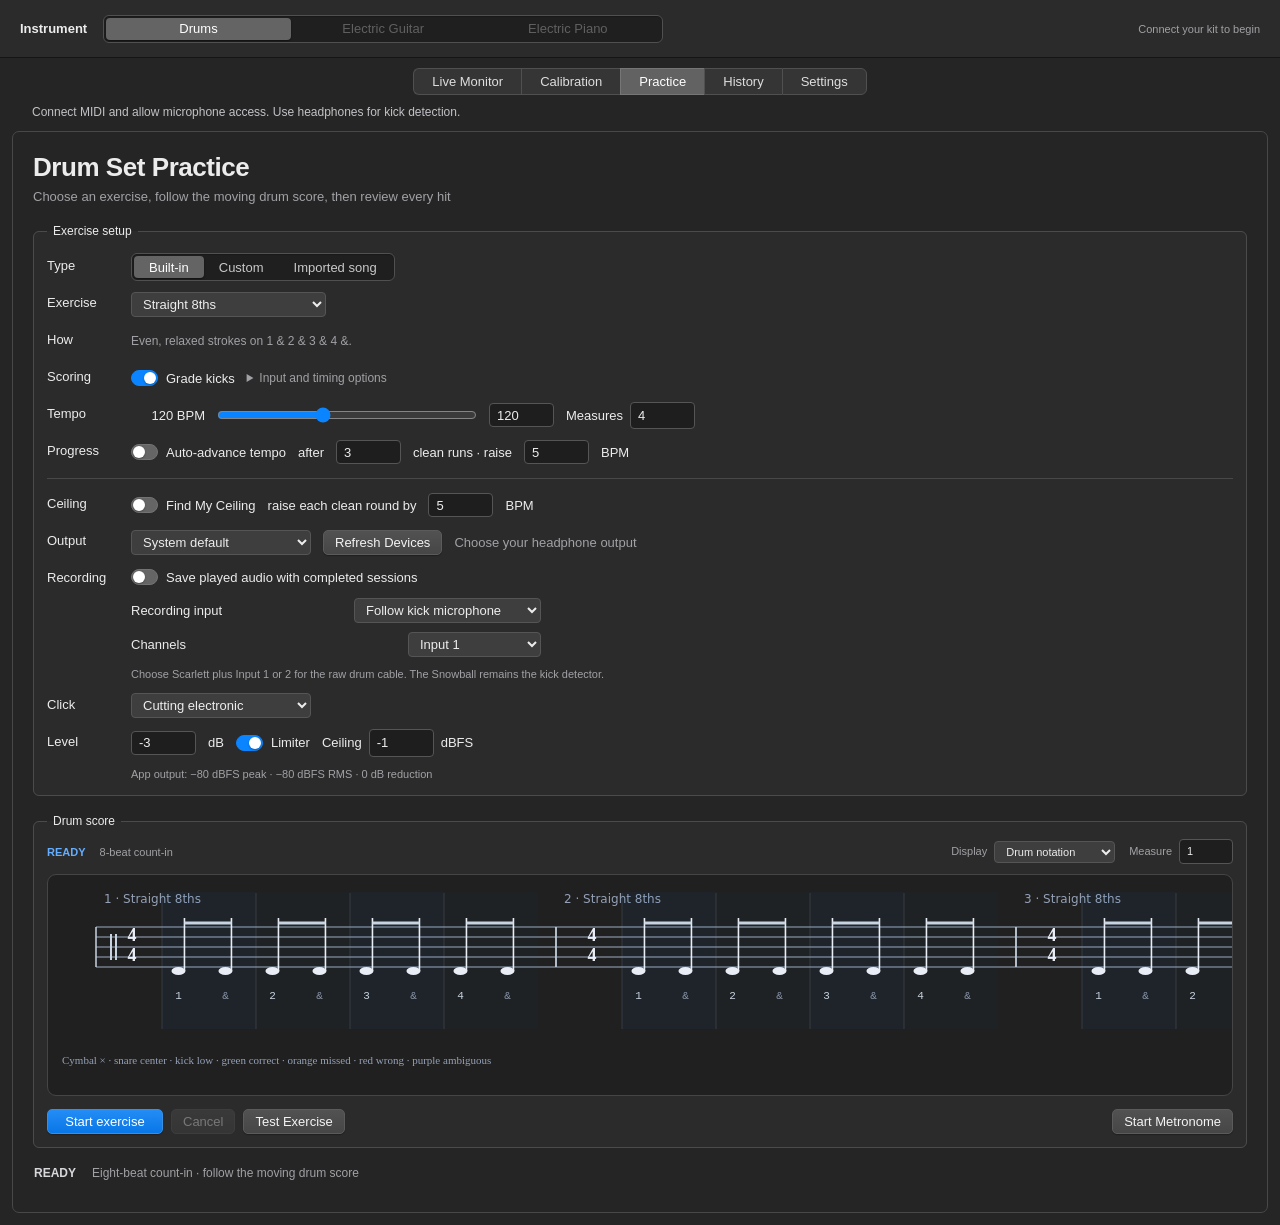
==== commit 3735ad63: "Match native Mac history status and practice result layout" ====
--- a/Windows/index.html
+++ b/Windows/index.html
@@ -66,7 +66,26 @@
  </fieldset>
  <fieldset id="scorePlayer"><legend>Drum score</legend><div class="score-toolbar"><span id="phase" class="phase">READY</span><span id="position">8-beat count-in</span><div class="spacer"></div><label class="inline-label">Display <select id="scoreView"><option value="staff">Drum notation</option><option value="lanes">Voice lanes</option></select></label><label class="inline-label">Measure <input id="scoreMeasure" type="number" min="1" value="1"></label></div><div class="score-wrap"><canvas id="score" aria-label="Drum notation, counting guide and practice playhead"></canvas></div><div class="transport"><button id="start" class="primary">Start Exercise</button><button id="stop" disabled>Cancel</button><button id="demo">Test Exercise</button><div class="spacer"></div><button id="clickProxy" data-action="click">Start Metronome</button></div></fieldset>
  <div id="practiceRunStatus" class="run-status"><span id="phaseSummary">READY</span><span>Eight-beat count-in · follow the moving drum score</span></div>
- <div id="result" hidden><div class="result-top"><h3 id="resultTitle">Results</h3><div class="toolbar"><button id="stopAuto" data-action="stop">Stop Auto go</button><button id="again" class="primary">Play Again</button></div></div><div id="metrics" class="metrics"></div><div id="voiceMetrics"></div><div class="coaching"><p id="coachingOverview"></p><strong id="coachingNext"></strong></div><details open><summary>Detailed timing timeline</summary><p class="hint">Outlined markers show expected notes; filled markers show played hits. Connections pair one matched event. Times include the saved scoring corrections.</p><div class="row"><label>Timeline filter<select id="ledgerFilter"><option value="all">All events</option><option value="problems">Problems only</option></select></label><label>Drum voice<select id="ledgerVoice"></select></label><button id="ledgerMore" class="secondary">Show more events</button></div><div id="timingChart" class="timing-chart"></div><p id="ledgerCount" class="hint"></p><div class="table-scroll"><table><thead><tr><th>Position</th><th>Expected</th><th>Played</th><th>Result</th><th>Offset</th><th>Expected time</th><th>Played time</th><th>Input</th><th>Evidence</th></tr></thead><tbody id="ledger"></tbody></table></div><details id="rawEvidencePanel"><summary>Selected raw evidence</summary><pre id="rawEvidence"></pre></details></details><details open><summary>Played audio</summary><p id="takeInfo" class="hint">No recording attached.</p><audio id="takePlayer" controls preload="metadata" hidden></audio><div class="row"><label class="file-button">Attach this session’s take<input id="takeFile" type="file" accept="audio/*,.m4a,.wav,.webm" hidden></label><button id="downloadTake" class="secondary" disabled>Download take</button><button id="deleteTake" class="secondary" disabled>Delete take</button></div></details><details><summary>Session notes, tags and evidence</summary><label>Notes<textarea id="sessionNotes" rows="3" maxlength="10000"></textarea></label><label>Tags · comma-separated<input id="sessionTags" type="text" maxlength="1000"></label><div class="row"><button id="saveSessionNotes" class="secondary">Save notes and tags</button><button id="rescore" class="secondary">Rescore saved evidence</button><button id="deleteSession" class="secondary">Delete session</button></div><p id="sessionContext" class="hint"></p></details></div>
+ <div id="result" class="results-stack" hidden>
+ <div id="autoGoBanner" class="auto-go-banner" hidden><strong id="autoGoCountdown"></strong><button id="stopAuto" data-action="stop">Stop Auto go</button></div>
+ <div class="result-header"><div class="result-heading"><h2 id="resultTitle">Practice results</h2><span id="resultSubtitle" class="secondary"></span></div><div class="toolbar"><button id="again">Play Again</button><button data-action="practiceReturn">New Exercise</button></div></div>
+ <div class="quick-take"><p><strong>Quick take  </strong><span id="coachingOverview"></span></p><p id="coachingNext" class="next-try"></p></div>
+ <p id="experimentalResult" class="result-warning" hidden>Experimental external-playback score: alignment was not verified. This attempt is not saved to history, progress or ceiling records. Adjust the start offset and retry if everything looks consistently early or late.</p>
+ <p id="ceilingMessage" class="result-callout" hidden></p><p id="progressionMessage" class="result-callout" hidden></p>
+ <fieldset id="performanceScore" class="result-group"><legend>Performance score</legend><p id="ungradedKicks" class="hint" hidden>Kicks were visible but ungraded. Kick expectations and detected kick events were excluded from every result below.</p><div id="resultScoreScroll" class="performance-score-scroll"><div id="resultScoreTrack" class="performance-score-track"><canvas id="resultScore" aria-label="Performance score with classified notes"></canvas></div></div><div class="score-legend"><span><i class="result-green"></i>Correct</span><span><i class="result-orange"></i>Missed</span><span><i class="result-red"></i>Wrong voice</span><span><i class="result-purple"></i>Ambiguous</span><span id="ungradedKickLegend" hidden><i class="result-muted"></i>Ungraded kick</span></div></fieldset>
+ <div id="metrics" class="result-metrics"></div>
+ <p id="stableTiming" class="result-callout" hidden></p>
+ <div id="dynamicsResults" class="dynamics-results"></div>
+ <fieldset class="result-group"><legend>Hit breakdown</legend><div id="hitBreakdown" class="hit-breakdown"></div></fieldset>
+ <fieldset class="result-group"><legend>Timing details</legend><div id="timingDetails" class="timing-details"></div></fieldset>
+ <fieldset id="timingResults" class="result-group"><legend>Detailed timing timeline</legend><p class="hint">Outlined markers show expected notes; filled markers show played hits. Connections pair one matched event. Times include the saved scoring corrections.</p><div class="row"><label>Timeline filter<select id="ledgerFilter"><option value="all">All hits</option><option value="problems">Problems only</option></select></label><label>Drum voice<select id="ledgerVoice"></select></label><button id="ledgerMore" class="secondary">Show more events</button></div><div id="timingChart" class="timing-chart"></div><p id="ledgerCount" class="hint"></p><div class="table-scroll"><table><thead><tr><th>Position</th><th>Expected</th><th>Played</th><th>Result</th><th>Offset</th><th>Expected time</th><th>Played time</th><th>Input</th><th>Evidence</th></tr></thead><tbody id="ledger"></tbody></table></div><details id="rawEvidencePanel"><summary>Selected raw evidence</summary><pre id="rawEvidence"></pre></details></fieldset>
+ <fieldset id="sequenceResults" class="result-group" hidden><legend>Sequence review</legend><p class="hint">Check the first measure after each transition. Correct hits include your existing timing tolerance; accent and ghost results are shown separately above.</p><div id="sequenceReview"></div></fieldset>
+ <fieldset id="voiceResults" class="result-group"><legend>Per-voice results</legend><div id="voiceMetrics"></div></fieldset>
+ <fieldset id="limbResults" class="result-group" hidden><legend>Limb synchronization</legend><div id="limbMetrics" class="result-metrics"></div><p id="incompleteGroups" class="hint" hidden></p><div id="limbOffsets"></div></fieldset>
+ <p id="droppedEvidence" class="result-warning" hidden></p>
+ <div class="result-footer"><div class="result-header"><div class="result-heading"><h2 data-text-from="resultTitle">Practice results</h2><span data-text-from="resultSubtitle" class="secondary"></span></div><div class="toolbar"><button data-action="again">Play Again</button><button data-action="practiceReturn">New Exercise</button></div></div><div class="quick-take"><p><strong>Quick take  </strong><span data-text-from="coachingOverview"></span></p><p class="next-try" data-text-from="coachingNext"></p></div></div>
+ <div class="session-extras"><details><summary>Played audio</summary><p id="takeInfo" class="hint">No recording attached.</p><audio id="takePlayer" controls preload="metadata" hidden></audio><div class="row"><label class="file-button">Attach this session’s take<input id="takeFile" type="file" accept="audio/*,.m4a,.wav,.webm" hidden></label><button id="downloadTake" class="secondary" disabled>Download take</button><button id="deleteTake" class="secondary" disabled>Delete take</button></div></details><details><summary>Session notes, tags and evidence</summary><label>Notes<textarea id="sessionNotes" rows="3" maxlength="10000"></textarea></label><label>Tags · comma-separated<input id="sessionTags" type="text" maxlength="1000"></label><div class="row"><button id="saveSessionNotes" class="secondary">Save notes and tags</button><button id="rescore" class="secondary">Rescore saved evidence</button><button id="deleteSession" class="secondary">Delete session</button></div><p id="sessionContext" class="hint"></p></details></div>
+ </div>
  </div>
 </div>
 <div id="panel-history" class="tab-page" role="tabpanel" aria-labelledby="tab-history" hidden>
@@ -74,7 +93,7 @@
  <div id="historyOverview" class="metrics history-overview"></div>
  <div id="historyEmpty" class="empty-state"><span class="empty-symbol">▥</span><h2>No completed sessions yet</h2><p>Finish an exercise and its progress summary will appear here automatically.</p><p>To bring your Mac history across, choose Import JSON and select your Mac practice export.</p></div>
  <fieldset id="historyTrendPanel" hidden><legend>Progress trend</legend><div class="form-row"><label class="inline-label">Metric <select id="historyMetric"><option value="recall">Recall</option><option value="error">Median timing error</option><option value="spread">Median limb spread</option></select></label></div><div id="historyTrend"></div></fieldset>
- <fieldset><legend>Personal bests</legend><div id="progressRecords"></div></fieldset>
+ <fieldset><legend>Exercise progress</legend><div id="progressRecords"></div></fieldset>
  <fieldset><legend>Recent sessions</legend><div class="form-row"><input id="historySearch" type="search" placeholder="Exercise name, notes or tag" aria-label="Filter history"><select id="historyFilter" aria-label="History filter"><option value="all">All runs</option><option value="clean">Clean runs</option><option value="problems">Needs practice</option></select><button id="historyMore">Show More</button></div><div id="history"></div></fieldset>
  <details><summary>Recordings and complete backups</summary><div class="toolbar"><label class="file-button">Import Recordings Folder<input id="takeFolder" type="file" webkitdirectory multiple hidden></label><button id="exportBundle">Backup with Recordings</button><button id="restoreNative" hidden>Download Original Mac Backups</button></div><p class="hint">The JSON imports session history, authored exercises and songs. Import Mac-recordings separately to attach saved audio by session ID. Complete backups contain both the JSON and attached recordings.</p></details>
 </div>
--- a/Windows/style.css
+++ b/Windows/style.css
@@ -11,3 +11,47 @@
 @media(max-width:720px){.instrument-bar{padding:12px;gap:10px}.instruments{width:auto;flex:1}.segmented button{padding:2px 9px;font-size:12px}.tab-bar{padding:8px 5px 0}.tab-bar button{padding:4px 10px;font-size:12px}.tab-content{padding:9px 7px}.tab-page{padding:12px}.page-heading{flex-wrap:wrap;gap:10px}.page-heading h1{font-size:23px}.form-row>.row-title{flex-basis:100%;padding:0;font-size:11px;color:var(--muted)}.form-row>select{max-width:100%}.recording-row .stack .inline-label{min-width:0;flex-wrap:wrap;justify-content:flex-start}.metrics{grid-template-columns:repeat(2,minmax(0,1fr))}.transport{flex-wrap:wrap}.form-row input[type=range]{max-width:42vw}.indented{margin-left:0}.notice{margin:8px 20px 0}}
 
 .row{display:flex;align-items:center;gap:12px;flex-wrap:wrap;margin:10px 0}.row>label:not(.file-button){display:flex;align-items:center;gap:8px}.metric>div{font-size:12px;color:#c4c4c9;margin-bottom:7px}
+
+/* Native HistoryView: name/date, BPM, recall, error, and the green checkmark seal. */
+#history{overflow-x:auto}
+.native-history-row{display:grid;grid-template-columns:minmax(190px,240px) 76px 72px 84px 90px minmax(0,1fr) auto;gap:18px;padding:9px 0;min-width:760px;align-items:center;font-variant-numeric:tabular-nums}
+.history-exercise strong{font-weight:600}.history-exercise small{font-size:11px;margin-top:2px;color:var(--muted)}
+.history-bpm,.history-recall,.history-error{text-align:right}.session-status{font-size:11px;white-space:nowrap}
+.clean-status{display:inline-flex;align-items:center;gap:4px;color:#30d158}.clean-status svg{width:14px;height:14px;flex:none}.needs-work{color:var(--muted)}
+
+/* PracticeView.results: 8 px stack spacing and the native GroupBox order. */
+.tab-page:has(>.showing-results){padding:12px}
+.tab-page:has(.showing-results)>.page-heading{display:none}
+#practiceContent.showing-results>#scorePlayer{display:none}
+#result.results-stack{display:flex;flex-direction:column;gap:8px;margin:0}
+.result-header{display:flex;align-items:center;justify-content:space-between;gap:14px;min-height:28px}
+.result-heading{display:flex;align-items:baseline;flex-wrap:wrap;gap:12px;min-width:0}
+.result-heading h2{font-size:20px;line-height:1.25;margin:0;font-weight:700;white-space:nowrap}
+.result-heading>.secondary{font-size:13px}.result-header .toolbar{flex-wrap:nowrap}
+.quick-take{padding:10px 12px;background:#2b2b2b;border:1px solid #4b4b4b;border-radius:6px;font-size:13px;line-height:1.4}
+.quick-take p{margin:0}.quick-take p+p{margin-top:4px}.quick-take .next-try{color:#0a84ff;font-weight:600}
+.results-stack>.result-group,.dynamics-results>.result-group{margin:0;padding:8px 12px 10px}
+.result-group legend{font-size:12px;font-weight:500}.result-metrics{display:grid;grid-template-columns:repeat(4,minmax(0,1fr));gap:8px}
+.compact-metric{padding:5px 10px;background:#ffffff09;border-radius:8px;min-width:0}
+.metric-heading{display:flex;align-items:baseline;justify-content:space-between;gap:8px;font-variant-numeric:tabular-nums}
+.metric-heading>span{font-size:13px;color:var(--muted)}.compact-metric strong{font-size:17px;font-weight:700;white-space:nowrap}
+.metric-detail{display:block;font-size:11px;color:var(--muted);margin-top:3px;line-height:1.4}
+.native-metric{padding:14px;background:#ffffff09;border-radius:10px}.native-metric .metric-heading{display:block}.native-metric strong{display:block;font-size:22px;margin:5px 0}
+.result-callout{margin:0;padding:10px;border-radius:9px;color:#64adff;background:#0a84ff14;font-size:13px;line-height:1.4}
+#ceilingMessage{background:#5e5ce617;color:#aaa8ff}.result-warning{color:#ff9f0a;font-size:13px;margin:0;line-height:1.4}
+.auto-go-banner{display:flex;align-items:center;justify-content:space-between;gap:12px;padding:12px;border-radius:9px;background:#0a84ff17;font-variant-numeric:tabular-nums}
+.auto-go-banner strong{font-size:13px}.performance-score-scroll{overflow-x:auto;overflow-y:hidden;width:100%;height:156px}
+.performance-score-track{height:156px;min-width:100%}.performance-score-track canvas{position:sticky;left:0;height:156px;max-width:none}
+.score-legend{display:flex;align-items:center;gap:18px;flex-wrap:wrap;color:var(--muted);font-size:11px;margin-top:4px}
+.score-legend>span{display:inline-flex;align-items:center;gap:5px}.score-legend i{display:inline-block;width:8px;height:8px;background:currentColor;border-radius:50%}
+.result-green{color:#30d158}.result-orange{color:#ff9f0a}.result-red{color:#ff453a}.result-purple{color:#bf5af2}.result-muted{color:var(--muted)}
+.hit-breakdown{display:flex;gap:30px;align-items:baseline;flex-wrap:wrap;padding:2px 0}.hit-count{display:flex;gap:6px;align-items:baseline}.hit-count strong{font-size:17px;font-variant-numeric:tabular-nums}.hit-count span{font-size:11px;color:var(--muted)}
+.timing-details{display:flex;align-items:center;gap:6px 22px;flex-wrap:wrap;padding:2px 0;font-size:13px;font-variant-numeric:tabular-nums}
+.dynamics-results{display:grid;grid-template-columns:repeat(auto-fit,minmax(min(440px,100%),1fr));gap:16px}.dynamics-results:empty{display:none}.dynamics-metrics{display:grid;grid-template-columns:repeat(2,minmax(0,1fr));gap:8px}
+.dynamic-note-details{padding:0;border:0;margin-top:8px}.dynamic-note-details .native-table-scroll{max-height:200px}.native-table-scroll{overflow:auto}
+.native-table{font-size:13px;white-space:nowrap}.native-table th,.native-table td{border:0;padding:4px 11px;text-align:left}.native-table th{font-size:11px;font-weight:700;position:static;background:transparent;color:var(--muted)}.native-table tbody tr{background:transparent}.native-table td:first-child,.native-table th:first-child{padding-left:0}.native-table td:first-child{font-weight:600}
+#voiceMetrics>.native-table-scroll{padding:8px 0}#limbOffsets h4{font-size:13px;margin:14px 0 7px}#limbMetrics{gap:12px}
+#sequenceReview{max-height:240px;overflow-y:auto}.sequence-review-row{display:flex;align-items:center;gap:12px;padding:4px 0}.sequence-review-count{margin-left:auto;font-variant-numeric:tabular-nums}.transition-label{color:#0a84ff}
+.result-footer{display:flex;flex-direction:column;gap:8px;border-top:1px solid #484848;padding-top:8px;margin-top:4px}.session-extras{display:grid;gap:8px}.session-extras>details{margin:0}
+.history-dialog .result-footer,.history-dialog #result>.result-header .toolbar{display:none}
+@media(max-width:900px){.result-header{align-items:flex-start;flex-wrap:wrap}.result-metrics{grid-template-columns:repeat(2,minmax(0,1fr))}.hit-breakdown{gap:18px}}
